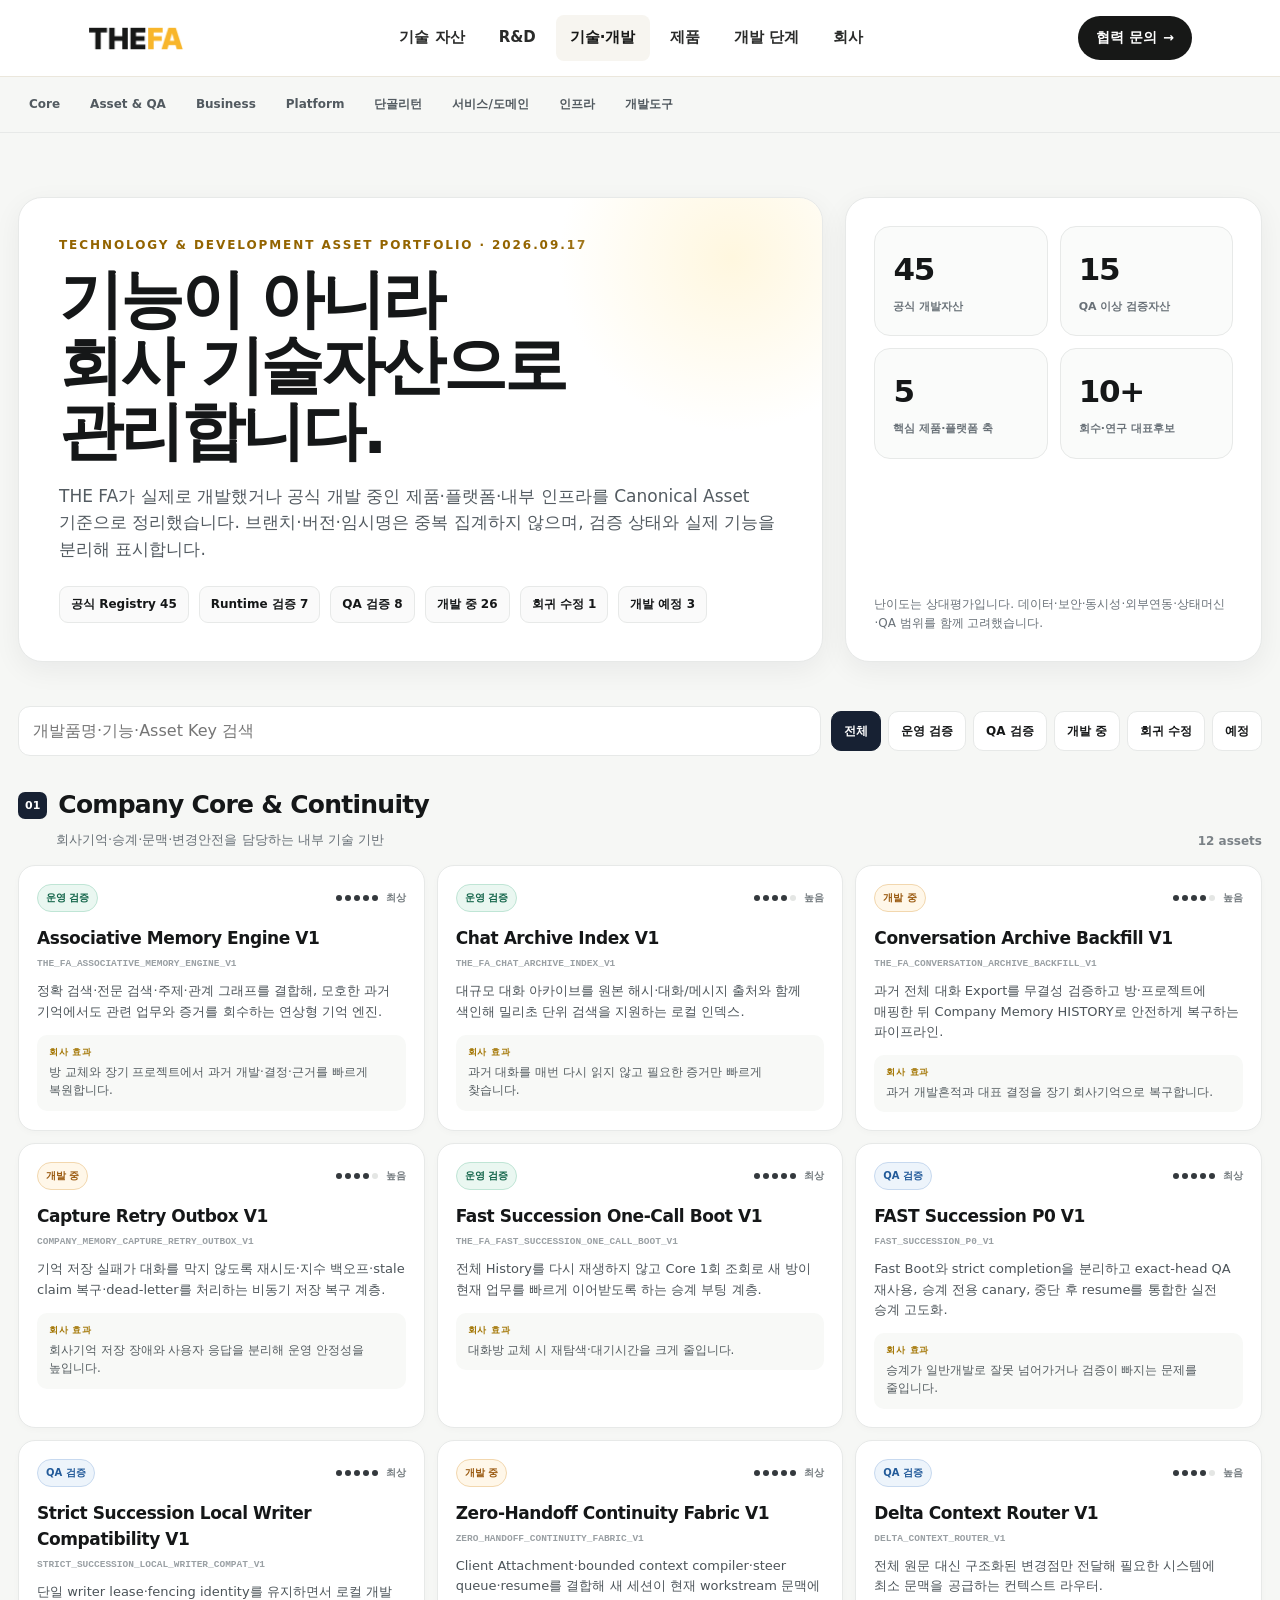
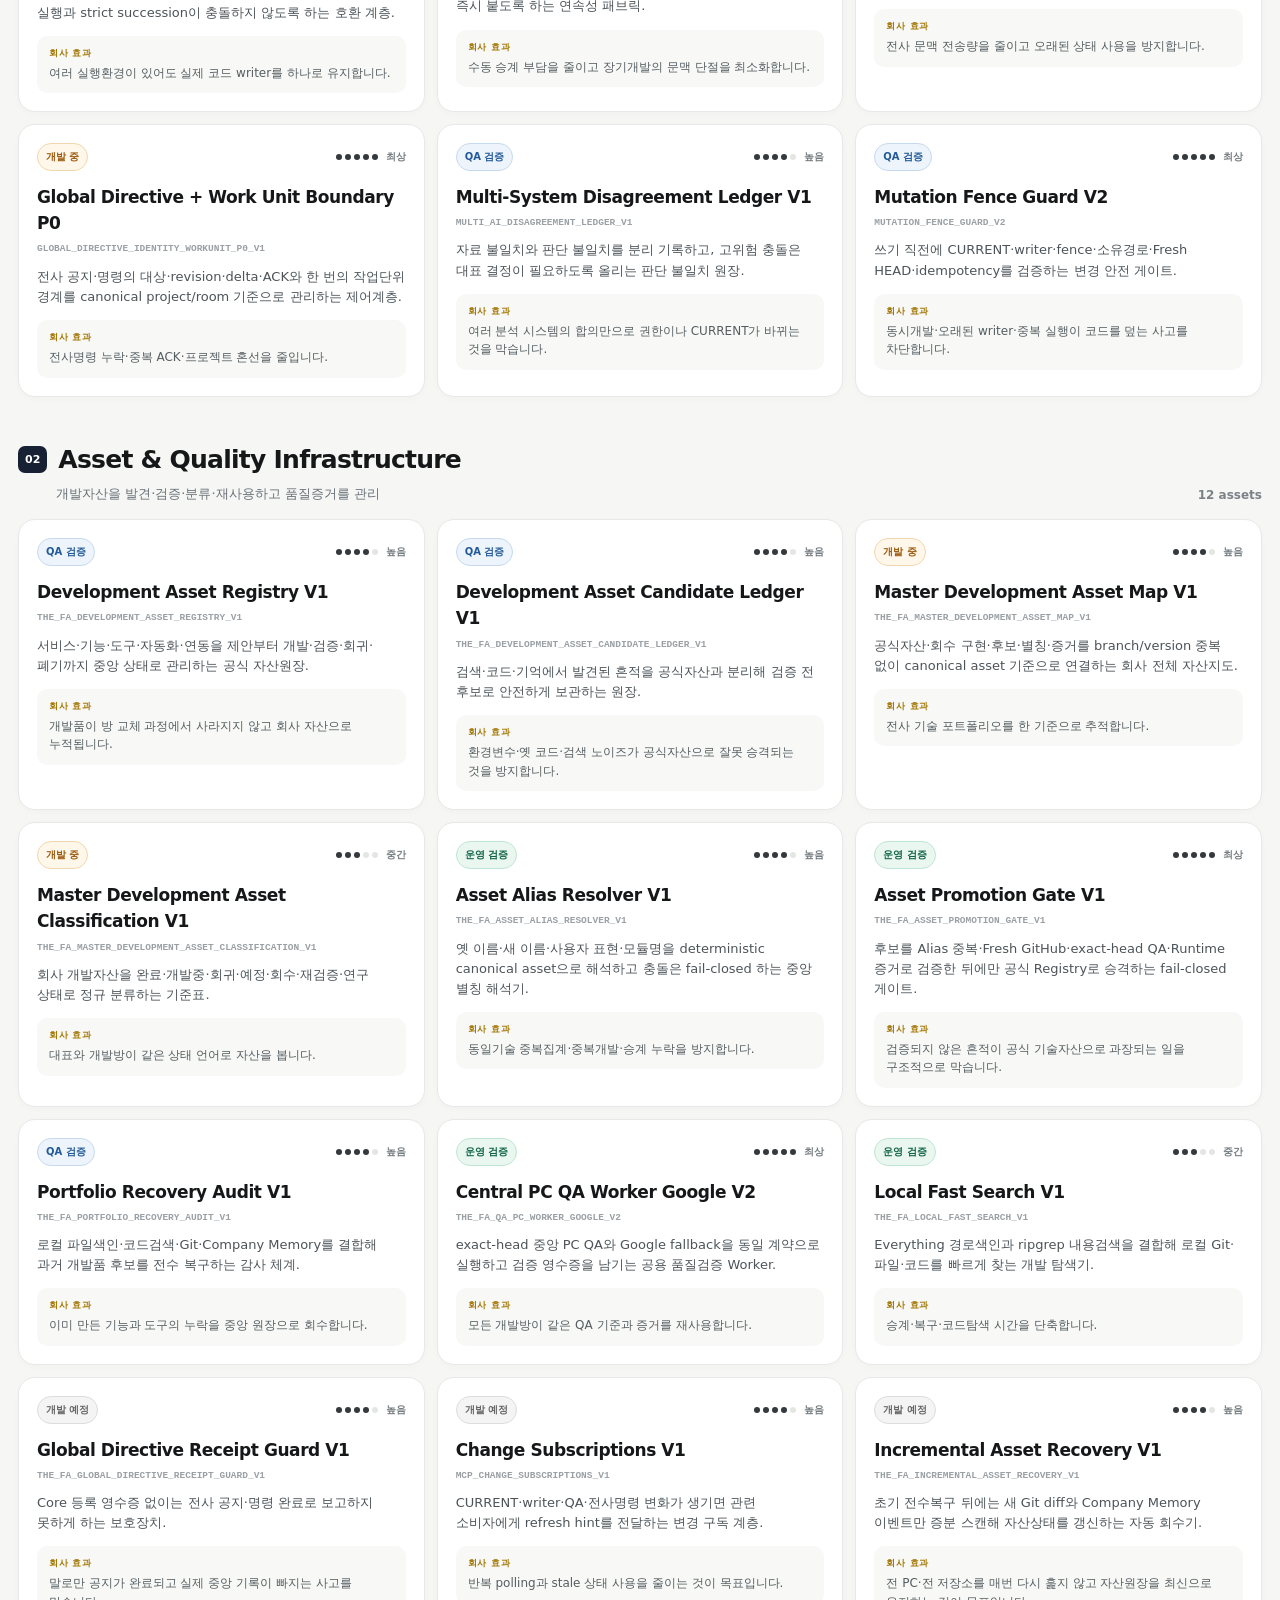
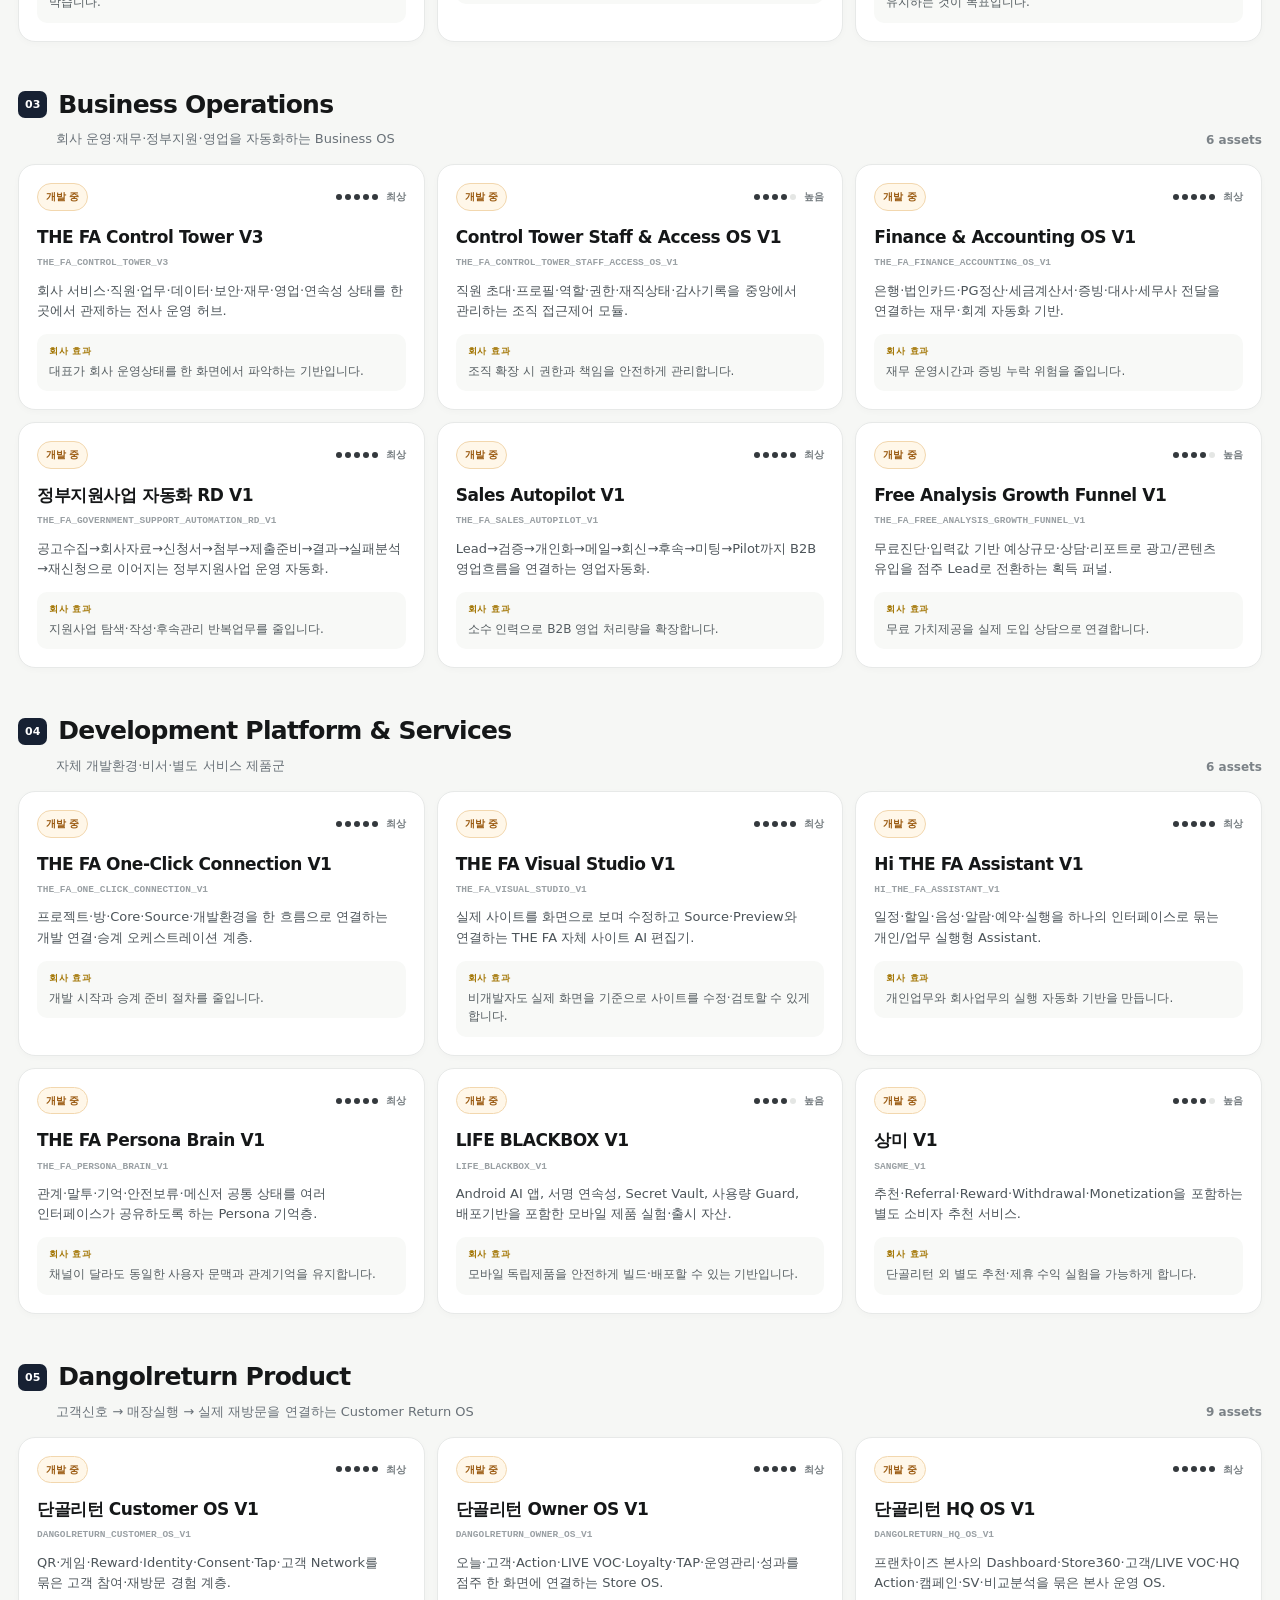
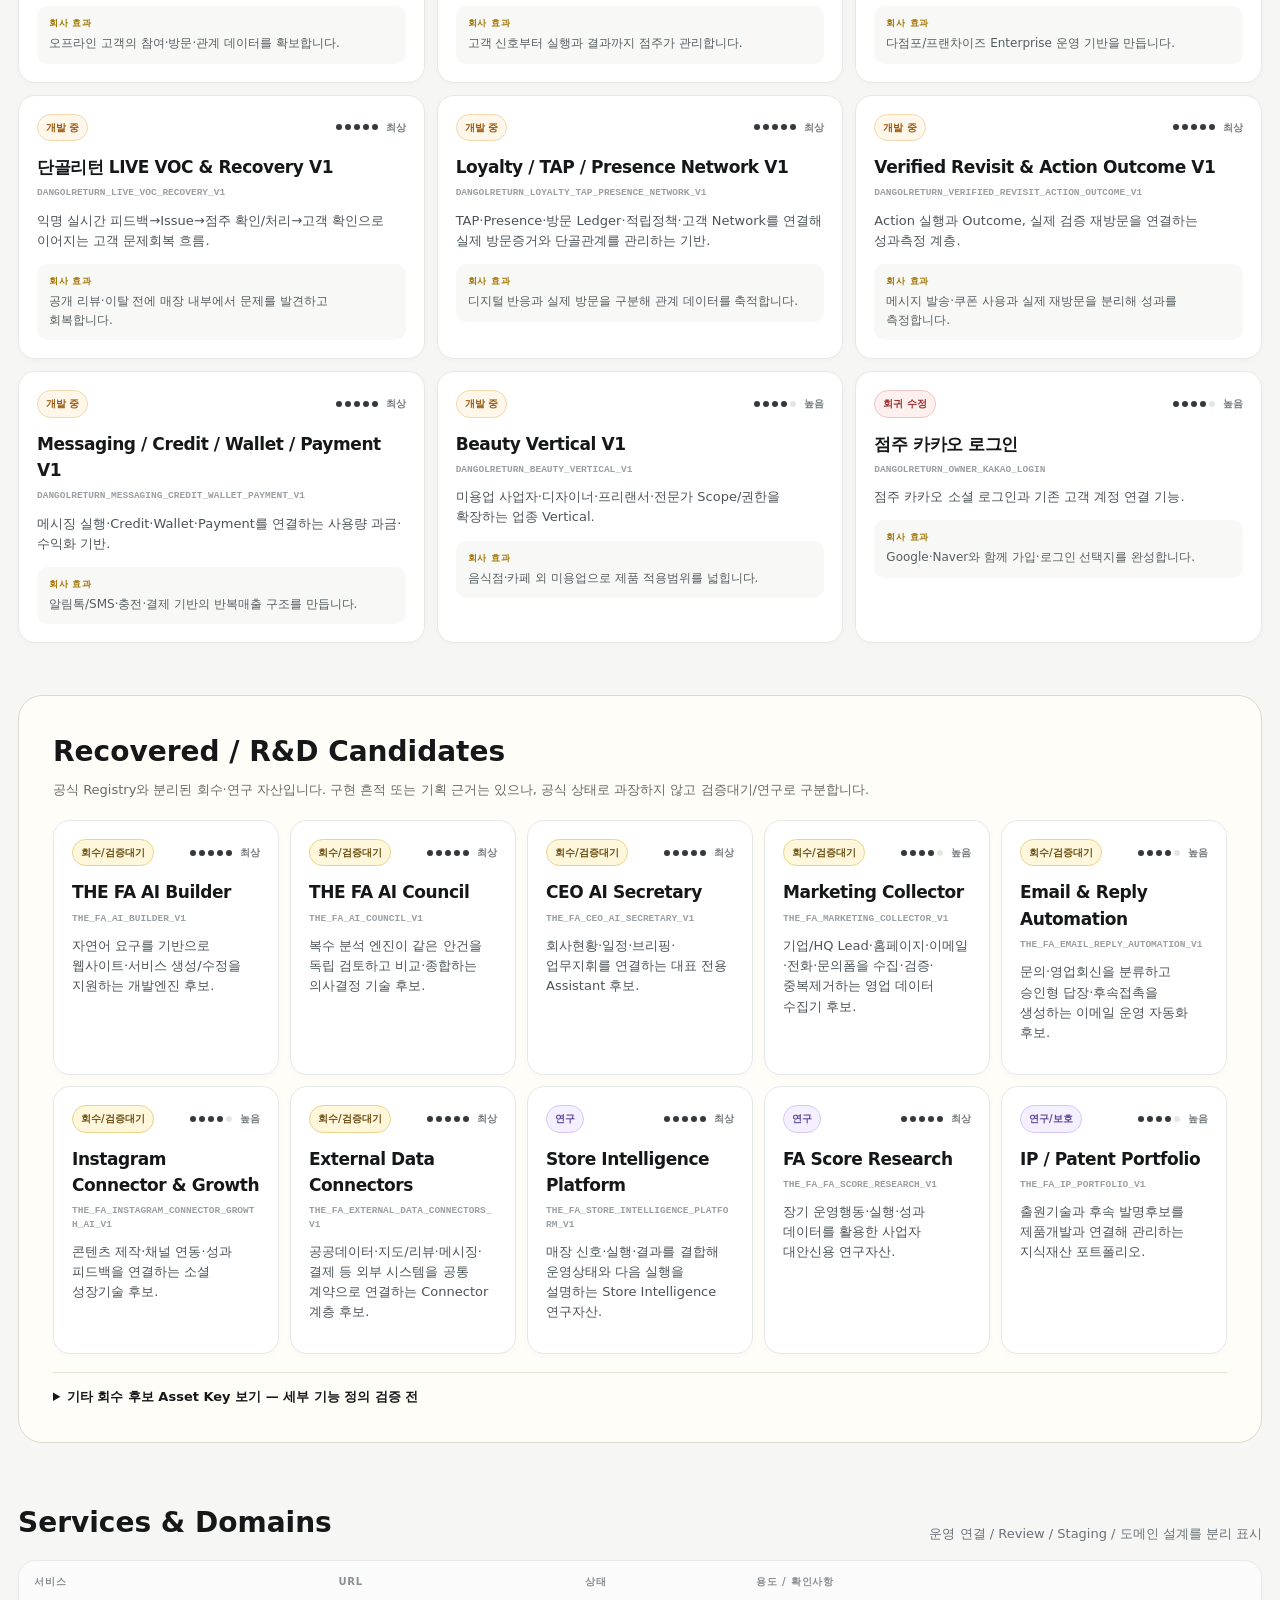
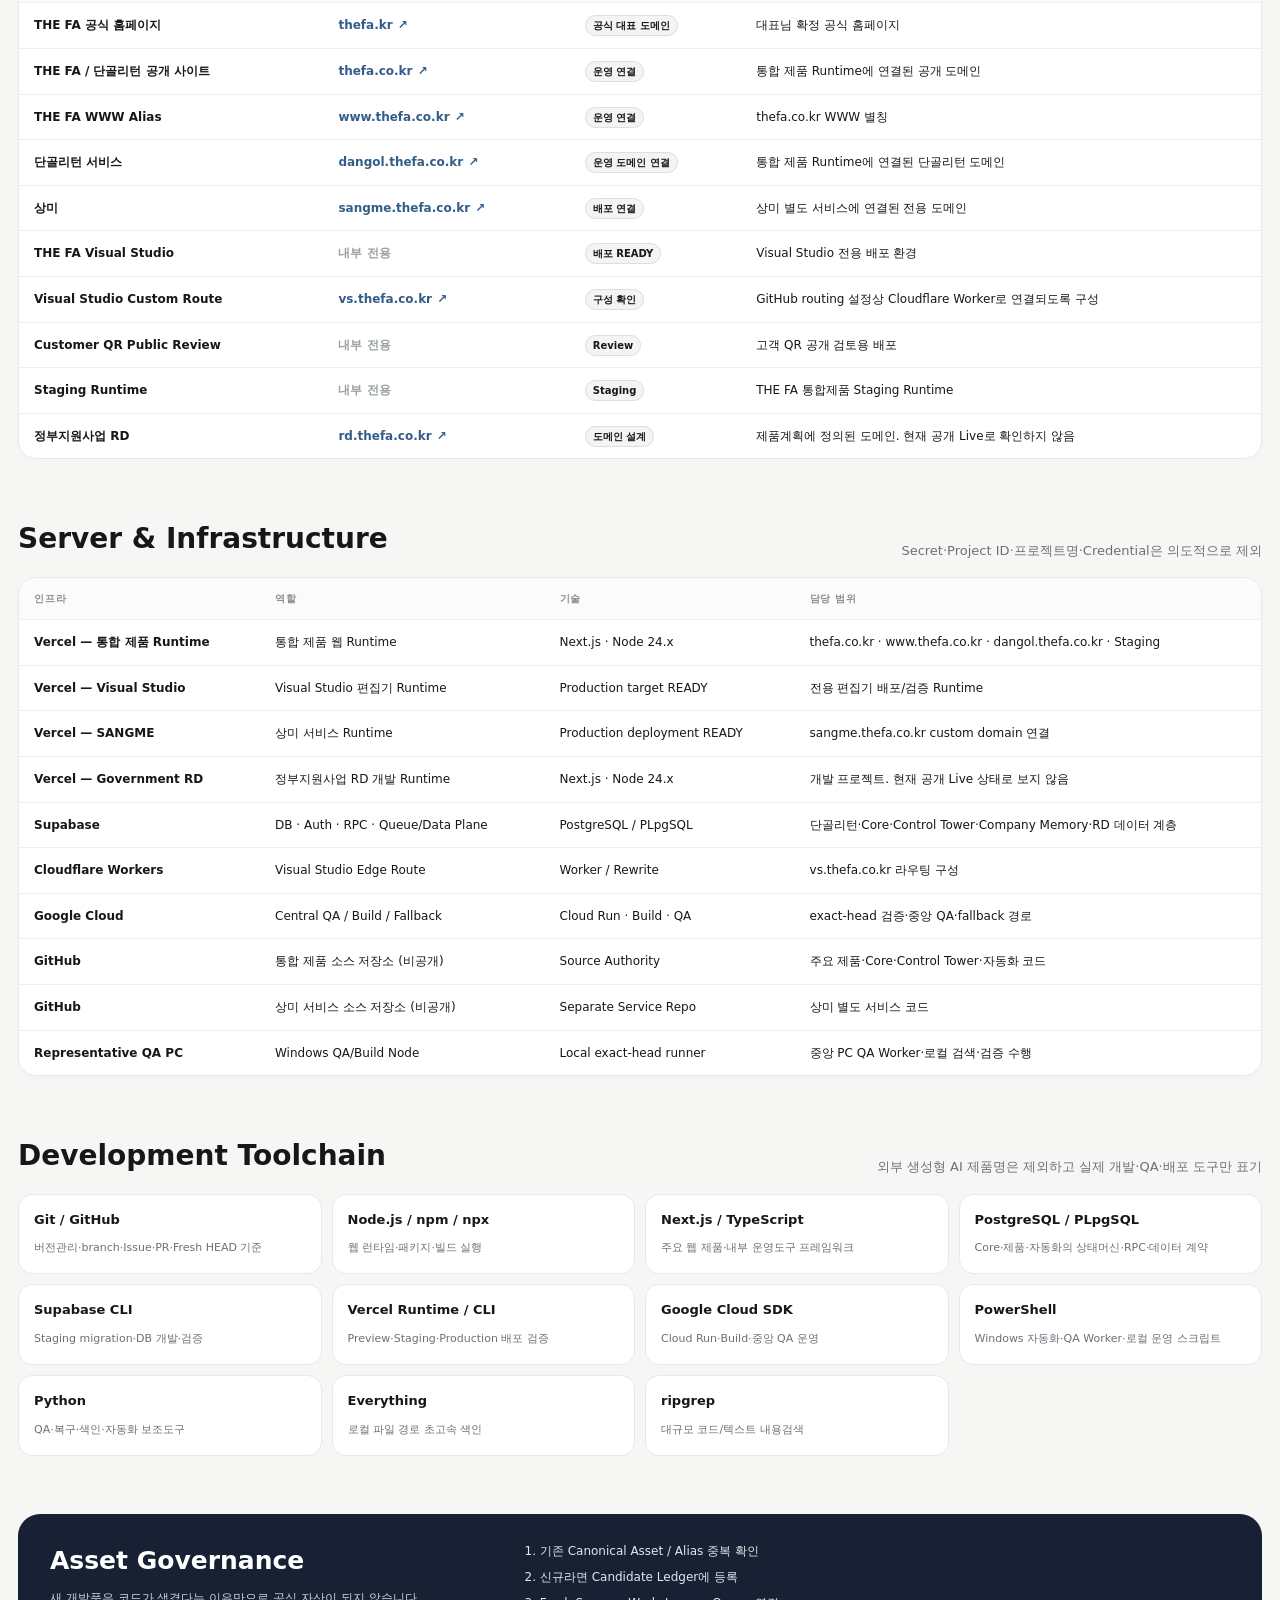
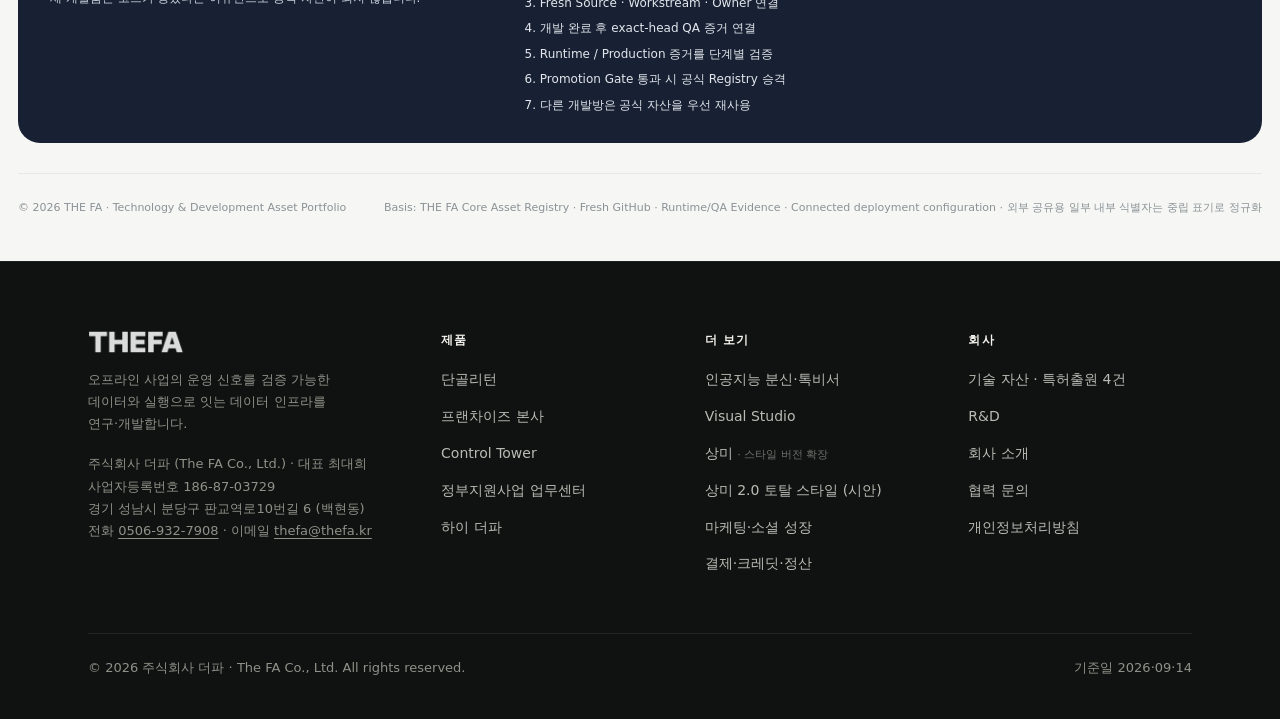
==== technology/index.html @ d7dcc71b "기술·개발 메뉴와 /technology 기술·개발자산 포트폴리오 페이지 추가 - technology/index.html: 사이트 공통 Header/Footer 안에 THE_FA_기" ====
<!doctype html>
<html lang="ko">
<head>
<meta charset="utf-8"/>
<meta name="viewport" content="width=device-width,initial-scale=1"/>
<meta name="robots" content="index,follow"/>
<link rel="canonical" href="https://thefa.kr/technology/"/>
<meta property="og:type" content="website"/>
<meta property="og:site_name" content="THE FA"/>
<meta property="og:locale" content="ko_KR"/>
<meta property="og:url" content="https://thefa.kr/technology/"/>
<meta property="og:image" content="https://thefa.kr/assets/brand/og-thefa.jpg"/>
<meta property="og:image:width" content="1200"/>
<meta property="og:image:height" content="630"/>
<meta name="twitter:card" content="summary_large_image"/>
<meta name="description" content="THE FA 기술·개발자산, 서비스 도메인, 인프라 및 개발도구 통합 포트폴리오"/>
<meta property="og:title" content="Technology &amp; Development Asset Portfolio — THE FA"/>
<meta property="og:description" content="THE FA 기술·개발자산, 서비스 도메인, 인프라 및 개발도구 통합 포트폴리오"/>
<title>Technology &amp; Development Asset Portfolio — THE FA</title>
<link rel="stylesheet" href="../styles.css?v=5"/>
<link rel="stylesheet" href="portfolio.css?v=1"/>
<link rel="icon" href="../assets/approved/thefa-logo.png"/>
</head>
<body>

<a class="skip" href="#main">본문 바로가기</a>
<header class="site-header" role="banner">
  <div class="wrap">
    <nav class="nav" aria-label="주 메뉴">
      <a class="brand" href="../index.html" aria-label="THE FA 홈">
        <img src="../assets/approved/thefa-logo.png" alt="THE FA" width="96"/>
      </a>
      <ul class="nav-menu">
        <li><a href="../index.html#patents">기술 자산</a></li>
        <li><a href="../index.html#research">R&amp;D</a></li>
        <li><a href="./" aria-current="page">기술·개발</a></li>
        <li><a href="../index.html#products">제품</a></li>
        <li><a href="../index.html#roadmap">개발 단계</a></li>
        <li><a href="../index.html#company">회사</a></li>
      </ul>
      <a class="nav-cta" href="../contact.html">협력 문의</a>
      <button class="nav-toggle" type="button" aria-expanded="false" aria-controls="nav-panel" aria-label="메뉴 열기"><span></span><span></span><span></span></button>
    </nav>
  </div>
  <div class="nav-panel" id="nav-panel" style="display:none">
    <ul>
      <li><a href="../index.html#patents">기술 자산</a></li>
      <li><a href="../index.html#research">R&amp;D</a></li>
      <li><a href="./" aria-current="page">기술·개발</a></li>
      <li><a href="../index.html#products">제품</a></li>
      <li><a href="../index.html#roadmap">개발 단계</a></li>
      <li><a href="../index.html#company">회사</a></li>
      <li><a href="../contact.html" data-cta>협력 문의</a></li>
    </ul>
  </div>
</header>

<main id="main" class="tech-portfolio">
<!-- 아래 영역은 technology/portfolio.json 에서 생성됩니다. 직접 수정하지 말고 JSON 수정 후 `node scripts/build-technology.mjs` 실행 -->
<!-- TECH-PORTFOLIO:START -->
<div class="tp-bar">
  <div class="tp-wrap tp-bar-in">
    <nav class="tp-nav" aria-label="기술·개발자산 목차"><a href="#sec-01">Core</a><a href="#sec-02">Asset &amp; QA</a><a href="#sec-03">Business</a><a href="#sec-04">Platform</a><a href="#sec-05">단골리턴</a><a href="#services">서비스/도메인</a><a href="#infra">인프라</a><a href="#tools">개발도구</a></nav>
  </div>
</div>

<div class="tp-wrap" id="top">
<section class="tp-hero">
  <div class="tp-hero-grid">
    <div class="tp-hero-main">
      <div class="tp-kicker">Technology &amp; Development Asset Portfolio · 2026.09.17</div>
      <h1>기능이 아니라<br/>회사 기술자산으로 관리합니다.</h1>
      <p>THE FA가 실제로 개발했거나 공식 개발 중인 제품·플랫폼·내부 인프라를 Canonical Asset 기준으로 정리했습니다. 브랜치·버전·임시명은 중복 집계하지 않으며, 검증 상태와 실제 기능을 분리해 표시합니다.</p>
      <div class="tp-hero-note"><span>공식 Registry 45</span><span>Runtime 검증 7</span><span>QA 검증 8</span><span>개발 중 26</span><span>회귀 수정 1</span><span>개발 예정 3</span></div>
    </div>
    <aside class="tp-hero-side">
      <div class="tp-metrics"><div class="tp-metric"><strong>45</strong><span>공식 개발자산</span></div><div class="tp-metric"><strong>15</strong><span>QA 이상 검증자산</span></div><div class="tp-metric"><strong>5</strong><span>핵심 제품·플랫폼 축</span></div><div class="tp-metric"><strong>10+</strong><span>회수·연구 대표후보</span></div></div>
      <div class="tp-source-note">난이도는 상대평가입니다. 데이터·보안·동시성·외부연동·상태머신·QA 범위를 함께 고려했습니다.</div>
    </aside>
  </div>
</section>

<div class="tp-toolbar">
  <input class="tp-search" id="assetSearch" type="search" placeholder="개발품명·기능·Asset Key 검색" aria-label="개발품명·기능·Asset Key 검색"/>
  <div class="tp-filters"><button type="button" class="active" aria-pressed="true" data-filter="ALL">전체</button><button type="button" aria-pressed="false" data-filter="RUNTIME_VERIFIED">운영 검증</button><button type="button" aria-pressed="false" data-filter="QA_VERIFIED">QA 검증</button><button type="button" aria-pressed="false" data-filter="IN_DEVELOPMENT">개발 중</button><button type="button" aria-pressed="false" data-filter="REGRESSION_OPEN">회귀 수정</button><button type="button" aria-pressed="false" data-filter="PROPOSED">예정</button></div>
</div>

<section class="tp-asset-section" id="sec-01" aria-labelledby="sec-01-title">
  <div class="tp-section-heading">
    <div><span class="tp-section-no">01</span><h2 id="sec-01-title">Company Core &amp; Continuity</h2></div>
    <p>회사기억·승계·문맥·변경안전을 담당하는 내부 기술 기반</p>
    <span class="tp-count">12 assets</span>
  </div>
  <div class="tp-asset-grid">
      <article class="tp-asset-card" data-status="RUNTIME_VERIFIED" data-category="Company Core &amp; Continuity" data-search="associative memory engine v1 the_fa_associative_memory_engine_v1 정확 검색·전문 검색·주제·관계 그래프를 결합해, 모호한 과거 기억에서도 관련 업무와 증거를 회수하는 연상형 기억 엔진. 방 교체와 장기 프로젝트에서 과거 개발·결정·근거를 빠르게 복원합니다.">
        <div class="tp-asset-top"><span class="tp-status runtime">운영 검증</span><span class="tp-difficulty" aria-label="난이도 최상"><i class="on"></i><i class="on"></i><i class="on"></i><i class="on"></i><i class="on"></i><b>최상</b></span></div>
        <h3>Associative Memory Engine V1</h3>
        <p class="tp-asset-key">THE_FA_ASSOCIATIVE_MEMORY_ENGINE_V1</p>
        <p class="tp-desc">정확 검색·전문 검색·주제·관계 그래프를 결합해, 모호한 과거 기억에서도 관련 업무와 증거를 회수하는 연상형 기억 엔진.</p>
        <div class="tp-effect"><span>회사 효과</span>방 교체와 장기 프로젝트에서 과거 개발·결정·근거를 빠르게 복원합니다.</div>
      </article>
      <article class="tp-asset-card" data-status="RUNTIME_VERIFIED" data-category="Company Core &amp; Continuity" data-search="chat archive index v1 the_fa_chat_archive_index_v1 대규모 대화 아카이브를 원본 해시·대화/메시지 출처와 함께 색인해 밀리초 단위 검색을 지원하는 로컬 인덱스. 과거 대화를 매번 다시 읽지 않고 필요한 증거만 빠르게 찾습니다.">
        <div class="tp-asset-top"><span class="tp-status runtime">운영 검증</span><span class="tp-difficulty" aria-label="난이도 높음"><i class="on"></i><i class="on"></i><i class="on"></i><i class="on"></i><i></i><b>높음</b></span></div>
        <h3>Chat Archive Index V1</h3>
        <p class="tp-asset-key">THE_FA_CHAT_ARCHIVE_INDEX_V1</p>
        <p class="tp-desc">대규모 대화 아카이브를 원본 해시·대화/메시지 출처와 함께 색인해 밀리초 단위 검색을 지원하는 로컬 인덱스.</p>
        <div class="tp-effect"><span>회사 효과</span>과거 대화를 매번 다시 읽지 않고 필요한 증거만 빠르게 찾습니다.</div>
      </article>
      <article class="tp-asset-card" data-status="IN_DEVELOPMENT" data-category="Company Core &amp; Continuity" data-search="conversation archive backfill v1 the_fa_conversation_archive_backfill_v1 과거 전체 대화 export를 무결성 검증하고 방·프로젝트에 매핑한 뒤 company memory history로 안전하게 복구하는 파이프라인. 과거 개발흔적과 대표 결정을 장기 회사기억으로 복구합니다.">
        <div class="tp-asset-top"><span class="tp-status dev">개발 중</span><span class="tp-difficulty" aria-label="난이도 높음"><i class="on"></i><i class="on"></i><i class="on"></i><i class="on"></i><i></i><b>높음</b></span></div>
        <h3>Conversation Archive Backfill V1</h3>
        <p class="tp-asset-key">THE_FA_CONVERSATION_ARCHIVE_BACKFILL_V1</p>
        <p class="tp-desc">과거 전체 대화 Export를 무결성 검증하고 방·프로젝트에 매핑한 뒤 Company Memory HISTORY로 안전하게 복구하는 파이프라인.</p>
        <div class="tp-effect"><span>회사 효과</span>과거 개발흔적과 대표 결정을 장기 회사기억으로 복구합니다.</div>
      </article>
      <article class="tp-asset-card" data-status="IN_DEVELOPMENT" data-category="Company Core &amp; Continuity" data-search="capture retry outbox v1 company_memory_capture_retry_outbox_v1 기억 저장 실패가 대화를 막지 않도록 재시도·지수 백오프·stale claim 복구·dead-letter를 처리하는 비동기 저장 복구 계층. 회사기억 저장 장애와 사용자 응답을 분리해 운영 안정성을 높입니다.">
        <div class="tp-asset-top"><span class="tp-status dev">개발 중</span><span class="tp-difficulty" aria-label="난이도 높음"><i class="on"></i><i class="on"></i><i class="on"></i><i class="on"></i><i></i><b>높음</b></span></div>
        <h3>Capture Retry Outbox V1</h3>
        <p class="tp-asset-key">COMPANY_MEMORY_CAPTURE_RETRY_OUTBOX_V1</p>
        <p class="tp-desc">기억 저장 실패가 대화를 막지 않도록 재시도·지수 백오프·stale claim 복구·dead-letter를 처리하는 비동기 저장 복구 계층.</p>
        <div class="tp-effect"><span>회사 효과</span>회사기억 저장 장애와 사용자 응답을 분리해 운영 안정성을 높입니다.</div>
      </article>
      <article class="tp-asset-card" data-status="RUNTIME_VERIFIED" data-category="Company Core &amp; Continuity" data-search="fast succession one-call boot v1 the_fa_fast_succession_one_call_boot_v1 전체 history를 다시 재생하지 않고 core 1회 조회로 새 방이 현재 업무를 빠르게 이어받도록 하는 승계 부팅 계층. 대화방 교체 시 재탐색·대기시간을 크게 줄입니다.">
        <div class="tp-asset-top"><span class="tp-status runtime">운영 검증</span><span class="tp-difficulty" aria-label="난이도 최상"><i class="on"></i><i class="on"></i><i class="on"></i><i class="on"></i><i class="on"></i><b>최상</b></span></div>
        <h3>Fast Succession One-Call Boot V1</h3>
        <p class="tp-asset-key">THE_FA_FAST_SUCCESSION_ONE_CALL_BOOT_V1</p>
        <p class="tp-desc">전체 History를 다시 재생하지 않고 Core 1회 조회로 새 방이 현재 업무를 빠르게 이어받도록 하는 승계 부팅 계층.</p>
        <div class="tp-effect"><span>회사 효과</span>대화방 교체 시 재탐색·대기시간을 크게 줄입니다.</div>
      </article>
      <article class="tp-asset-card" data-status="QA_VERIFIED" data-category="Company Core &amp; Continuity" data-search="fast succession p0 v1 fast_succession_p0_v1 fast boot와 strict completion을 분리하고 exact-head qa 재사용, 승계 전용 canary, 중단 후 resume를 통합한 실전 승계 고도화. 승계가 일반개발로 잘못 넘어가거나 검증이 빠지는 문제를 줄입니다.">
        <div class="tp-asset-top"><span class="tp-status qa">QA 검증</span><span class="tp-difficulty" aria-label="난이도 최상"><i class="on"></i><i class="on"></i><i class="on"></i><i class="on"></i><i class="on"></i><b>최상</b></span></div>
        <h3>FAST Succession P0 V1</h3>
        <p class="tp-asset-key">FAST_SUCCESSION_P0_V1</p>
        <p class="tp-desc">Fast Boot와 strict completion을 분리하고 exact-head QA 재사용, 승계 전용 canary, 중단 후 resume를 통합한 실전 승계 고도화.</p>
        <div class="tp-effect"><span>회사 효과</span>승계가 일반개발로 잘못 넘어가거나 검증이 빠지는 문제를 줄입니다.</div>
      </article>
      <article class="tp-asset-card" data-status="QA_VERIFIED" data-category="Company Core &amp; Continuity" data-search="strict succession local writer compatibility v1 strict_succession_local_writer_compat_v1 단일 writer lease·fencing identity를 유지하면서 로컬 개발 실행과 strict succession이 충돌하지 않도록 하는 호환 계층. 여러 실행환경이 있어도 실제 코드 writer를 하나로 유지합니다.">
        <div class="tp-asset-top"><span class="tp-status qa">QA 검증</span><span class="tp-difficulty" aria-label="난이도 최상"><i class="on"></i><i class="on"></i><i class="on"></i><i class="on"></i><i class="on"></i><b>최상</b></span></div>
        <h3>Strict Succession Local Writer Compatibility V1</h3>
        <p class="tp-asset-key">STRICT_SUCCESSION_LOCAL_WRITER_COMPAT_V1</p>
        <p class="tp-desc">단일 writer lease·fencing identity를 유지하면서 로컬 개발 실행과 strict succession이 충돌하지 않도록 하는 호환 계층.</p>
        <div class="tp-effect"><span>회사 효과</span>여러 실행환경이 있어도 실제 코드 writer를 하나로 유지합니다.</div>
      </article>
      <article class="tp-asset-card" data-status="IN_DEVELOPMENT" data-category="Company Core &amp; Continuity" data-search="zero-handoff continuity fabric v1 zero_handoff_continuity_fabric_v1 client attachment·bounded context compiler·steer queue·resume를 결합해 새 세션이 현재 workstream 문맥에 즉시 붙도록 하는 연속성 패브릭. 수동 승계 부담을 줄이고 장기개발의 문맥 단절을 최소화합니다.">
        <div class="tp-asset-top"><span class="tp-status dev">개발 중</span><span class="tp-difficulty" aria-label="난이도 최상"><i class="on"></i><i class="on"></i><i class="on"></i><i class="on"></i><i class="on"></i><b>최상</b></span></div>
        <h3>Zero-Handoff Continuity Fabric V1</h3>
        <p class="tp-asset-key">ZERO_HANDOFF_CONTINUITY_FABRIC_V1</p>
        <p class="tp-desc">Client Attachment·bounded context compiler·steer queue·resume를 결합해 새 세션이 현재 workstream 문맥에 즉시 붙도록 하는 연속성 패브릭.</p>
        <div class="tp-effect"><span>회사 효과</span>수동 승계 부담을 줄이고 장기개발의 문맥 단절을 최소화합니다.</div>
      </article>
      <article class="tp-asset-card" data-status="QA_VERIFIED" data-category="Company Core &amp; Continuity" data-search="delta context router v1 delta_context_router_v1 전체 원문 대신 구조화된 변경점만 전달해 필요한 시스템에 최소 문맥을 공급하는 컨텍스트 라우터. 전사 문맥 전송량을 줄이고 오래된 상태 사용을 방지합니다.">
        <div class="tp-asset-top"><span class="tp-status qa">QA 검증</span><span class="tp-difficulty" aria-label="난이도 높음"><i class="on"></i><i class="on"></i><i class="on"></i><i class="on"></i><i></i><b>높음</b></span></div>
        <h3>Delta Context Router V1</h3>
        <p class="tp-asset-key">DELTA_CONTEXT_ROUTER_V1</p>
        <p class="tp-desc">전체 원문 대신 구조화된 변경점만 전달해 필요한 시스템에 최소 문맥을 공급하는 컨텍스트 라우터.</p>
        <div class="tp-effect"><span>회사 효과</span>전사 문맥 전송량을 줄이고 오래된 상태 사용을 방지합니다.</div>
      </article>
      <article class="tp-asset-card" data-status="IN_DEVELOPMENT" data-category="Company Core &amp; Continuity" data-search="global directive + work unit boundary p0 global_directive_identity_workunit_p0_v1 전사 공지·명령의 대상·revision·delta·ack와 한 번의 작업단위 경계를 canonical project/room 기준으로 관리하는 제어계층. 전사명령 누락·중복 ack·프로젝트 혼선을 줄입니다.">
        <div class="tp-asset-top"><span class="tp-status dev">개발 중</span><span class="tp-difficulty" aria-label="난이도 최상"><i class="on"></i><i class="on"></i><i class="on"></i><i class="on"></i><i class="on"></i><b>최상</b></span></div>
        <h3>Global Directive + Work Unit Boundary P0</h3>
        <p class="tp-asset-key">GLOBAL_DIRECTIVE_IDENTITY_WORKUNIT_P0_V1</p>
        <p class="tp-desc">전사 공지·명령의 대상·revision·delta·ACK와 한 번의 작업단위 경계를 canonical project/room 기준으로 관리하는 제어계층.</p>
        <div class="tp-effect"><span>회사 효과</span>전사명령 누락·중복 ACK·프로젝트 혼선을 줄입니다.</div>
      </article>
      <article class="tp-asset-card" data-status="QA_VERIFIED" data-category="Company Core &amp; Continuity" data-search="multi-system disagreement ledger v1 multi_ai_disagreement_ledger_v1 자료 불일치와 판단 불일치를 분리 기록하고, 고위험 충돌은 대표 결정이 필요하도록 올리는 판단 불일치 원장. 여러 분석 시스템의 합의만으로 권한이나 current가 바뀌는 것을 막습니다.">
        <div class="tp-asset-top"><span class="tp-status qa">QA 검증</span><span class="tp-difficulty" aria-label="난이도 높음"><i class="on"></i><i class="on"></i><i class="on"></i><i class="on"></i><i></i><b>높음</b></span></div>
        <h3>Multi-System Disagreement Ledger V1</h3>
        <p class="tp-asset-key">MULTI_AI_DISAGREEMENT_LEDGER_V1</p>
        <p class="tp-desc">자료 불일치와 판단 불일치를 분리 기록하고, 고위험 충돌은 대표 결정이 필요하도록 올리는 판단 불일치 원장.</p>
        <div class="tp-effect"><span>회사 효과</span>여러 분석 시스템의 합의만으로 권한이나 CURRENT가 바뀌는 것을 막습니다.</div>
      </article>
      <article class="tp-asset-card" data-status="QA_VERIFIED" data-category="Company Core &amp; Continuity" data-search="mutation fence guard v2 mutation_fence_guard_v2 쓰기 직전에 current·writer·fence·소유경로·fresh head·idempotency를 검증하는 변경 안전 게이트. 동시개발·오래된 writer·중복 실행이 코드를 덮는 사고를 차단합니다.">
        <div class="tp-asset-top"><span class="tp-status qa">QA 검증</span><span class="tp-difficulty" aria-label="난이도 최상"><i class="on"></i><i class="on"></i><i class="on"></i><i class="on"></i><i class="on"></i><b>최상</b></span></div>
        <h3>Mutation Fence Guard V2</h3>
        <p class="tp-asset-key">MUTATION_FENCE_GUARD_V2</p>
        <p class="tp-desc">쓰기 직전에 CURRENT·writer·fence·소유경로·Fresh HEAD·idempotency를 검증하는 변경 안전 게이트.</p>
        <div class="tp-effect"><span>회사 효과</span>동시개발·오래된 writer·중복 실행이 코드를 덮는 사고를 차단합니다.</div>
      </article>
  </div>
</section>

<section class="tp-asset-section" id="sec-02" aria-labelledby="sec-02-title">
  <div class="tp-section-heading">
    <div><span class="tp-section-no">02</span><h2 id="sec-02-title">Asset &amp; Quality Infrastructure</h2></div>
    <p>개발자산을 발견·검증·분류·재사용하고 품질증거를 관리</p>
    <span class="tp-count">12 assets</span>
  </div>
  <div class="tp-asset-grid">
      <article class="tp-asset-card" data-status="QA_VERIFIED" data-category="Asset &amp; Quality Infrastructure" data-search="development asset registry v1 the_fa_development_asset_registry_v1 서비스·기능·도구·자동화·연동을 제안부터 개발·검증·회귀·폐기까지 중앙 상태로 관리하는 공식 자산원장. 개발품이 방 교체 과정에서 사라지지 않고 회사 자산으로 누적됩니다.">
        <div class="tp-asset-top"><span class="tp-status qa">QA 검증</span><span class="tp-difficulty" aria-label="난이도 높음"><i class="on"></i><i class="on"></i><i class="on"></i><i class="on"></i><i></i><b>높음</b></span></div>
        <h3>Development Asset Registry V1</h3>
        <p class="tp-asset-key">THE_FA_DEVELOPMENT_ASSET_REGISTRY_V1</p>
        <p class="tp-desc">서비스·기능·도구·자동화·연동을 제안부터 개발·검증·회귀·폐기까지 중앙 상태로 관리하는 공식 자산원장.</p>
        <div class="tp-effect"><span>회사 효과</span>개발품이 방 교체 과정에서 사라지지 않고 회사 자산으로 누적됩니다.</div>
      </article>
      <article class="tp-asset-card" data-status="QA_VERIFIED" data-category="Asset &amp; Quality Infrastructure" data-search="development asset candidate ledger v1 the_fa_development_asset_candidate_ledger_v1 검색·코드·기억에서 발견된 흔적을 공식자산과 분리해 검증 전 후보로 안전하게 보관하는 원장. 환경변수·옛 코드·검색 노이즈가 공식자산으로 잘못 승격되는 것을 방지합니다.">
        <div class="tp-asset-top"><span class="tp-status qa">QA 검증</span><span class="tp-difficulty" aria-label="난이도 높음"><i class="on"></i><i class="on"></i><i class="on"></i><i class="on"></i><i></i><b>높음</b></span></div>
        <h3>Development Asset Candidate Ledger V1</h3>
        <p class="tp-asset-key">THE_FA_DEVELOPMENT_ASSET_CANDIDATE_LEDGER_V1</p>
        <p class="tp-desc">검색·코드·기억에서 발견된 흔적을 공식자산과 분리해 검증 전 후보로 안전하게 보관하는 원장.</p>
        <div class="tp-effect"><span>회사 효과</span>환경변수·옛 코드·검색 노이즈가 공식자산으로 잘못 승격되는 것을 방지합니다.</div>
      </article>
      <article class="tp-asset-card" data-status="IN_DEVELOPMENT" data-category="Asset &amp; Quality Infrastructure" data-search="master development asset map v1 the_fa_master_development_asset_map_v1 공식자산·회수 구현·후보·별칭·증거를 branch/version 중복 없이 canonical asset 기준으로 연결하는 회사 전체 자산지도. 전사 기술 포트폴리오를 한 기준으로 추적합니다.">
        <div class="tp-asset-top"><span class="tp-status dev">개발 중</span><span class="tp-difficulty" aria-label="난이도 높음"><i class="on"></i><i class="on"></i><i class="on"></i><i class="on"></i><i></i><b>높음</b></span></div>
        <h3>Master Development Asset Map V1</h3>
        <p class="tp-asset-key">THE_FA_MASTER_DEVELOPMENT_ASSET_MAP_V1</p>
        <p class="tp-desc">공식자산·회수 구현·후보·별칭·증거를 branch/version 중복 없이 canonical asset 기준으로 연결하는 회사 전체 자산지도.</p>
        <div class="tp-effect"><span>회사 효과</span>전사 기술 포트폴리오를 한 기준으로 추적합니다.</div>
      </article>
      <article class="tp-asset-card" data-status="IN_DEVELOPMENT" data-category="Asset &amp; Quality Infrastructure" data-search="master development asset classification v1 the_fa_master_development_asset_classification_v1 회사 개발자산을 완료·개발중·회귀·예정·회수·재검증·연구 상태로 정규 분류하는 기준표. 대표와 개발방이 같은 상태 언어로 자산을 봅니다.">
        <div class="tp-asset-top"><span class="tp-status dev">개발 중</span><span class="tp-difficulty" aria-label="난이도 중간"><i class="on"></i><i class="on"></i><i class="on"></i><i></i><i></i><b>중간</b></span></div>
        <h3>Master Development Asset Classification V1</h3>
        <p class="tp-asset-key">THE_FA_MASTER_DEVELOPMENT_ASSET_CLASSIFICATION_V1</p>
        <p class="tp-desc">회사 개발자산을 완료·개발중·회귀·예정·회수·재검증·연구 상태로 정규 분류하는 기준표.</p>
        <div class="tp-effect"><span>회사 효과</span>대표와 개발방이 같은 상태 언어로 자산을 봅니다.</div>
      </article>
      <article class="tp-asset-card" data-status="RUNTIME_VERIFIED" data-category="Asset &amp; Quality Infrastructure" data-search="asset alias resolver v1 the_fa_asset_alias_resolver_v1 옛 이름·새 이름·사용자 표현·모듈명을 deterministic canonical asset으로 해석하고 충돌은 fail-closed 하는 중앙 별칭 해석기. 동일기술 중복집계·중복개발·승계 누락을 방지합니다.">
        <div class="tp-asset-top"><span class="tp-status runtime">운영 검증</span><span class="tp-difficulty" aria-label="난이도 높음"><i class="on"></i><i class="on"></i><i class="on"></i><i class="on"></i><i></i><b>높음</b></span></div>
        <h3>Asset Alias Resolver V1</h3>
        <p class="tp-asset-key">THE_FA_ASSET_ALIAS_RESOLVER_V1</p>
        <p class="tp-desc">옛 이름·새 이름·사용자 표현·모듈명을 deterministic canonical asset으로 해석하고 충돌은 fail-closed 하는 중앙 별칭 해석기.</p>
        <div class="tp-effect"><span>회사 효과</span>동일기술 중복집계·중복개발·승계 누락을 방지합니다.</div>
      </article>
      <article class="tp-asset-card" data-status="RUNTIME_VERIFIED" data-category="Asset &amp; Quality Infrastructure" data-search="asset promotion gate v1 the_fa_asset_promotion_gate_v1 후보를 alias 중복·fresh github·exact-head qa·runtime 증거로 검증한 뒤에만 공식 registry로 승격하는 fail-closed 게이트. 검증되지 않은 흔적이 공식 기술자산으로 과장되는 일을 구조적으로 막습니다.">
        <div class="tp-asset-top"><span class="tp-status runtime">운영 검증</span><span class="tp-difficulty" aria-label="난이도 최상"><i class="on"></i><i class="on"></i><i class="on"></i><i class="on"></i><i class="on"></i><b>최상</b></span></div>
        <h3>Asset Promotion Gate V1</h3>
        <p class="tp-asset-key">THE_FA_ASSET_PROMOTION_GATE_V1</p>
        <p class="tp-desc">후보를 Alias 중복·Fresh GitHub·exact-head QA·Runtime 증거로 검증한 뒤에만 공식 Registry로 승격하는 fail-closed 게이트.</p>
        <div class="tp-effect"><span>회사 효과</span>검증되지 않은 흔적이 공식 기술자산으로 과장되는 일을 구조적으로 막습니다.</div>
      </article>
      <article class="tp-asset-card" data-status="QA_VERIFIED" data-category="Asset &amp; Quality Infrastructure" data-search="portfolio recovery audit v1 the_fa_portfolio_recovery_audit_v1 로컬 파일색인·코드검색·git·company memory를 결합해 과거 개발품 후보를 전수 복구하는 감사 체계. 이미 만든 기능과 도구의 누락을 중앙 원장으로 회수합니다.">
        <div class="tp-asset-top"><span class="tp-status qa">QA 검증</span><span class="tp-difficulty" aria-label="난이도 높음"><i class="on"></i><i class="on"></i><i class="on"></i><i class="on"></i><i></i><b>높음</b></span></div>
        <h3>Portfolio Recovery Audit V1</h3>
        <p class="tp-asset-key">THE_FA_PORTFOLIO_RECOVERY_AUDIT_V1</p>
        <p class="tp-desc">로컬 파일색인·코드검색·Git·Company Memory를 결합해 과거 개발품 후보를 전수 복구하는 감사 체계.</p>
        <div class="tp-effect"><span>회사 효과</span>이미 만든 기능과 도구의 누락을 중앙 원장으로 회수합니다.</div>
      </article>
      <article class="tp-asset-card" data-status="RUNTIME_VERIFIED" data-category="Asset &amp; Quality Infrastructure" data-search="central pc qa worker google v2 the_fa_qa_pc_worker_google_v2 exact-head 중앙 pc qa와 google fallback을 동일 계약으로 실행하고 검증 영수증을 남기는 공용 품질검증 worker. 모든 개발방이 같은 qa 기준과 증거를 재사용합니다.">
        <div class="tp-asset-top"><span class="tp-status runtime">운영 검증</span><span class="tp-difficulty" aria-label="난이도 최상"><i class="on"></i><i class="on"></i><i class="on"></i><i class="on"></i><i class="on"></i><b>최상</b></span></div>
        <h3>Central PC QA Worker Google V2</h3>
        <p class="tp-asset-key">THE_FA_QA_PC_WORKER_GOOGLE_V2</p>
        <p class="tp-desc">exact-head 중앙 PC QA와 Google fallback을 동일 계약으로 실행하고 검증 영수증을 남기는 공용 품질검증 Worker.</p>
        <div class="tp-effect"><span>회사 효과</span>모든 개발방이 같은 QA 기준과 증거를 재사용합니다.</div>
      </article>
      <article class="tp-asset-card" data-status="RUNTIME_VERIFIED" data-category="Asset &amp; Quality Infrastructure" data-search="local fast search v1 the_fa_local_fast_search_v1 everything 경로색인과 ripgrep 내용검색을 결합해 로컬 git·파일·코드를 빠르게 찾는 개발 탐색기. 승계·복구·코드탐색 시간을 단축합니다.">
        <div class="tp-asset-top"><span class="tp-status runtime">운영 검증</span><span class="tp-difficulty" aria-label="난이도 중간"><i class="on"></i><i class="on"></i><i class="on"></i><i></i><i></i><b>중간</b></span></div>
        <h3>Local Fast Search V1</h3>
        <p class="tp-asset-key">THE_FA_LOCAL_FAST_SEARCH_V1</p>
        <p class="tp-desc">Everything 경로색인과 ripgrep 내용검색을 결합해 로컬 Git·파일·코드를 빠르게 찾는 개발 탐색기.</p>
        <div class="tp-effect"><span>회사 효과</span>승계·복구·코드탐색 시간을 단축합니다.</div>
      </article>
      <article class="tp-asset-card" data-status="PROPOSED" data-category="Asset &amp; Quality Infrastructure" data-search="global directive receipt guard v1 the_fa_global_directive_receipt_guard_v1 core 등록 영수증 없이는 전사 공지·명령 완료로 보고하지 못하게 하는 보호장치. 말로만 공지가 완료되고 실제 중앙 기록이 빠지는 사고를 막습니다.">
        <div class="tp-asset-top"><span class="tp-status prop">개발 예정</span><span class="tp-difficulty" aria-label="난이도 높음"><i class="on"></i><i class="on"></i><i class="on"></i><i class="on"></i><i></i><b>높음</b></span></div>
        <h3>Global Directive Receipt Guard V1</h3>
        <p class="tp-asset-key">THE_FA_GLOBAL_DIRECTIVE_RECEIPT_GUARD_V1</p>
        <p class="tp-desc">Core 등록 영수증 없이는 전사 공지·명령 완료로 보고하지 못하게 하는 보호장치.</p>
        <div class="tp-effect"><span>회사 효과</span>말로만 공지가 완료되고 실제 중앙 기록이 빠지는 사고를 막습니다.</div>
      </article>
      <article class="tp-asset-card" data-status="PROPOSED" data-category="Asset &amp; Quality Infrastructure" data-search="change subscriptions v1 mcp_change_subscriptions_v1 current·writer·qa·전사명령 변화가 생기면 관련 소비자에게 refresh hint를 전달하는 변경 구독 계층. 반복 polling과 stale 상태 사용을 줄이는 것이 목표입니다.">
        <div class="tp-asset-top"><span class="tp-status prop">개발 예정</span><span class="tp-difficulty" aria-label="난이도 높음"><i class="on"></i><i class="on"></i><i class="on"></i><i class="on"></i><i></i><b>높음</b></span></div>
        <h3>Change Subscriptions V1</h3>
        <p class="tp-asset-key">MCP_CHANGE_SUBSCRIPTIONS_V1</p>
        <p class="tp-desc">CURRENT·writer·QA·전사명령 변화가 생기면 관련 소비자에게 refresh hint를 전달하는 변경 구독 계층.</p>
        <div class="tp-effect"><span>회사 효과</span>반복 polling과 stale 상태 사용을 줄이는 것이 목표입니다.</div>
      </article>
      <article class="tp-asset-card" data-status="PROPOSED" data-category="Asset &amp; Quality Infrastructure" data-search="incremental asset recovery v1 the_fa_incremental_asset_recovery_v1 초기 전수복구 뒤에는 새 git diff와 company memory 이벤트만 증분 스캔해 자산상태를 갱신하는 자동 회수기. 전 pc·전 저장소를 매번 다시 훑지 않고 자산원장을 최신으로 유지하는 것이 목표입니다.">
        <div class="tp-asset-top"><span class="tp-status prop">개발 예정</span><span class="tp-difficulty" aria-label="난이도 높음"><i class="on"></i><i class="on"></i><i class="on"></i><i class="on"></i><i></i><b>높음</b></span></div>
        <h3>Incremental Asset Recovery V1</h3>
        <p class="tp-asset-key">THE_FA_INCREMENTAL_ASSET_RECOVERY_V1</p>
        <p class="tp-desc">초기 전수복구 뒤에는 새 Git diff와 Company Memory 이벤트만 증분 스캔해 자산상태를 갱신하는 자동 회수기.</p>
        <div class="tp-effect"><span>회사 효과</span>전 PC·전 저장소를 매번 다시 훑지 않고 자산원장을 최신으로 유지하는 것이 목표입니다.</div>
      </article>
  </div>
</section>

<section class="tp-asset-section" id="sec-03" aria-labelledby="sec-03-title">
  <div class="tp-section-heading">
    <div><span class="tp-section-no">03</span><h2 id="sec-03-title">Business Operations</h2></div>
    <p>회사 운영·재무·정부지원·영업을 자동화하는 Business OS</p>
    <span class="tp-count">6 assets</span>
  </div>
  <div class="tp-asset-grid">
      <article class="tp-asset-card" data-status="IN_DEVELOPMENT" data-category="Business Operations" data-search="the fa control tower v3 the_fa_control_tower_v3 회사 서비스·직원·업무·데이터·보안·재무·영업·연속성 상태를 한 곳에서 관제하는 전사 운영 허브. 대표가 회사 운영상태를 한 화면에서 파악하는 기반입니다.">
        <div class="tp-asset-top"><span class="tp-status dev">개발 중</span><span class="tp-difficulty" aria-label="난이도 최상"><i class="on"></i><i class="on"></i><i class="on"></i><i class="on"></i><i class="on"></i><b>최상</b></span></div>
        <h3>THE FA Control Tower V3</h3>
        <p class="tp-asset-key">THE_FA_CONTROL_TOWER_V3</p>
        <p class="tp-desc">회사 서비스·직원·업무·데이터·보안·재무·영업·연속성 상태를 한 곳에서 관제하는 전사 운영 허브.</p>
        <div class="tp-effect"><span>회사 효과</span>대표가 회사 운영상태를 한 화면에서 파악하는 기반입니다.</div>
      </article>
      <article class="tp-asset-card" data-status="IN_DEVELOPMENT" data-category="Business Operations" data-search="control tower staff &amp; access os v1 the_fa_control_tower_staff_access_os_v1 직원 초대·프로필·역할·권한·재직상태·감사기록을 중앙에서 관리하는 조직 접근제어 모듈. 조직 확장 시 권한과 책임을 안전하게 관리합니다.">
        <div class="tp-asset-top"><span class="tp-status dev">개발 중</span><span class="tp-difficulty" aria-label="난이도 높음"><i class="on"></i><i class="on"></i><i class="on"></i><i class="on"></i><i></i><b>높음</b></span></div>
        <h3>Control Tower Staff &amp; Access OS V1</h3>
        <p class="tp-asset-key">THE_FA_CONTROL_TOWER_STAFF_ACCESS_OS_V1</p>
        <p class="tp-desc">직원 초대·프로필·역할·권한·재직상태·감사기록을 중앙에서 관리하는 조직 접근제어 모듈.</p>
        <div class="tp-effect"><span>회사 효과</span>조직 확장 시 권한과 책임을 안전하게 관리합니다.</div>
      </article>
      <article class="tp-asset-card" data-status="IN_DEVELOPMENT" data-category="Business Operations" data-search="finance &amp; accounting os v1 the_fa_finance_accounting_os_v1 은행·법인카드·pg정산·세금계산서·증빙·대사·세무사 전달을 연결하는 재무·회계 자동화 기반. 재무 운영시간과 증빙 누락 위험을 줄입니다.">
        <div class="tp-asset-top"><span class="tp-status dev">개발 중</span><span class="tp-difficulty" aria-label="난이도 최상"><i class="on"></i><i class="on"></i><i class="on"></i><i class="on"></i><i class="on"></i><b>최상</b></span></div>
        <h3>Finance &amp; Accounting OS V1</h3>
        <p class="tp-asset-key">THE_FA_FINANCE_ACCOUNTING_OS_V1</p>
        <p class="tp-desc">은행·법인카드·PG정산·세금계산서·증빙·대사·세무사 전달을 연결하는 재무·회계 자동화 기반.</p>
        <div class="tp-effect"><span>회사 효과</span>재무 운영시간과 증빙 누락 위험을 줄입니다.</div>
      </article>
      <article class="tp-asset-card" data-status="IN_DEVELOPMENT" data-category="Business Operations" data-search="정부지원사업 자동화 rd v1 the_fa_government_support_automation_rd_v1 공고수집→회사자료→신청서→첨부→제출준비→결과→실패분석→재신청으로 이어지는 정부지원사업 운영 자동화. 지원사업 탐색·작성·후속관리 반복업무를 줄입니다.">
        <div class="tp-asset-top"><span class="tp-status dev">개발 중</span><span class="tp-difficulty" aria-label="난이도 최상"><i class="on"></i><i class="on"></i><i class="on"></i><i class="on"></i><i class="on"></i><b>최상</b></span></div>
        <h3>정부지원사업 자동화 RD V1</h3>
        <p class="tp-asset-key">THE_FA_GOVERNMENT_SUPPORT_AUTOMATION_RD_V1</p>
        <p class="tp-desc">공고수집→회사자료→신청서→첨부→제출준비→결과→실패분석→재신청으로 이어지는 정부지원사업 운영 자동화.</p>
        <div class="tp-effect"><span>회사 효과</span>지원사업 탐색·작성·후속관리 반복업무를 줄입니다.</div>
      </article>
      <article class="tp-asset-card" data-status="IN_DEVELOPMENT" data-category="Business Operations" data-search="sales autopilot v1 the_fa_sales_autopilot_v1 lead→검증→개인화→메일→회신→후속→미팅→pilot까지 b2b 영업흐름을 연결하는 영업자동화. 소수 인력으로 b2b 영업 처리량을 확장합니다.">
        <div class="tp-asset-top"><span class="tp-status dev">개발 중</span><span class="tp-difficulty" aria-label="난이도 최상"><i class="on"></i><i class="on"></i><i class="on"></i><i class="on"></i><i class="on"></i><b>최상</b></span></div>
        <h3>Sales Autopilot V1</h3>
        <p class="tp-asset-key">THE_FA_SALES_AUTOPILOT_V1</p>
        <p class="tp-desc">Lead→검증→개인화→메일→회신→후속→미팅→Pilot까지 B2B 영업흐름을 연결하는 영업자동화.</p>
        <div class="tp-effect"><span>회사 효과</span>소수 인력으로 B2B 영업 처리량을 확장합니다.</div>
      </article>
      <article class="tp-asset-card" data-status="IN_DEVELOPMENT" data-category="Business Operations" data-search="free analysis growth funnel v1 the_fa_free_analysis_growth_funnel_v1 무료진단·입력값 기반 예상규모·상담·리포트로 광고/콘텐츠 유입을 점주 lead로 전환하는 획득 퍼널. 무료 가치제공을 실제 도입 상담으로 연결합니다.">
        <div class="tp-asset-top"><span class="tp-status dev">개발 중</span><span class="tp-difficulty" aria-label="난이도 높음"><i class="on"></i><i class="on"></i><i class="on"></i><i class="on"></i><i></i><b>높음</b></span></div>
        <h3>Free Analysis Growth Funnel V1</h3>
        <p class="tp-asset-key">THE_FA_FREE_ANALYSIS_GROWTH_FUNNEL_V1</p>
        <p class="tp-desc">무료진단·입력값 기반 예상규모·상담·리포트로 광고/콘텐츠 유입을 점주 Lead로 전환하는 획득 퍼널.</p>
        <div class="tp-effect"><span>회사 효과</span>무료 가치제공을 실제 도입 상담으로 연결합니다.</div>
      </article>
  </div>
</section>

<section class="tp-asset-section" id="sec-04" aria-labelledby="sec-04-title">
  <div class="tp-section-heading">
    <div><span class="tp-section-no">04</span><h2 id="sec-04-title">Development Platform &amp; Services</h2></div>
    <p>자체 개발환경·비서·별도 서비스 제품군</p>
    <span class="tp-count">6 assets</span>
  </div>
  <div class="tp-asset-grid">
      <article class="tp-asset-card" data-status="IN_DEVELOPMENT" data-category="Development Platform &amp; Services" data-search="the fa one-click connection v1 the_fa_one_click_connection_v1 프로젝트·방·core·source·개발환경을 한 흐름으로 연결하는 개발 연결·승계 오케스트레이션 계층. 개발 시작과 승계 준비 절차를 줄입니다.">
        <div class="tp-asset-top"><span class="tp-status dev">개발 중</span><span class="tp-difficulty" aria-label="난이도 최상"><i class="on"></i><i class="on"></i><i class="on"></i><i class="on"></i><i class="on"></i><b>최상</b></span></div>
        <h3>THE FA One-Click Connection V1</h3>
        <p class="tp-asset-key">THE_FA_ONE_CLICK_CONNECTION_V1</p>
        <p class="tp-desc">프로젝트·방·Core·Source·개발환경을 한 흐름으로 연결하는 개발 연결·승계 오케스트레이션 계층.</p>
        <div class="tp-effect"><span>회사 효과</span>개발 시작과 승계 준비 절차를 줄입니다.</div>
      </article>
      <article class="tp-asset-card" data-status="IN_DEVELOPMENT" data-category="Development Platform &amp; Services" data-search="the fa visual studio v1 the_fa_visual_studio_v1 실제 사이트를 화면으로 보며 수정하고 source·preview와 연결하는 the fa 자체 사이트 ai 편집기. 비개발자도 실제 화면을 기준으로 사이트를 수정·검토할 수 있게 합니다.">
        <div class="tp-asset-top"><span class="tp-status dev">개발 중</span><span class="tp-difficulty" aria-label="난이도 최상"><i class="on"></i><i class="on"></i><i class="on"></i><i class="on"></i><i class="on"></i><b>최상</b></span></div>
        <h3>THE FA Visual Studio V1</h3>
        <p class="tp-asset-key">THE_FA_VISUAL_STUDIO_V1</p>
        <p class="tp-desc">실제 사이트를 화면으로 보며 수정하고 Source·Preview와 연결하는 THE FA 자체 사이트 AI 편집기.</p>
        <div class="tp-effect"><span>회사 효과</span>비개발자도 실제 화면을 기준으로 사이트를 수정·검토할 수 있게 합니다.</div>
      </article>
      <article class="tp-asset-card" data-status="IN_DEVELOPMENT" data-category="Development Platform &amp; Services" data-search="hi the fa assistant v1 hi_the_fa_assistant_v1 일정·할일·음성·알람·예약·실행을 하나의 인터페이스로 묶는 개인/업무 실행형 assistant. 개인업무와 회사업무의 실행 자동화 기반을 만듭니다.">
        <div class="tp-asset-top"><span class="tp-status dev">개발 중</span><span class="tp-difficulty" aria-label="난이도 최상"><i class="on"></i><i class="on"></i><i class="on"></i><i class="on"></i><i class="on"></i><b>최상</b></span></div>
        <h3>Hi THE FA Assistant V1</h3>
        <p class="tp-asset-key">HI_THE_FA_ASSISTANT_V1</p>
        <p class="tp-desc">일정·할일·음성·알람·예약·실행을 하나의 인터페이스로 묶는 개인/업무 실행형 Assistant.</p>
        <div class="tp-effect"><span>회사 효과</span>개인업무와 회사업무의 실행 자동화 기반을 만듭니다.</div>
      </article>
      <article class="tp-asset-card" data-status="IN_DEVELOPMENT" data-category="Development Platform &amp; Services" data-search="the fa persona brain v1 the_fa_persona_brain_v1 관계·말투·기억·안전보류·메신저 공통 상태를 여러 인터페이스가 공유하도록 하는 persona 기억층. 채널이 달라도 동일한 사용자 문맥과 관계기억을 유지합니다.">
        <div class="tp-asset-top"><span class="tp-status dev">개발 중</span><span class="tp-difficulty" aria-label="난이도 최상"><i class="on"></i><i class="on"></i><i class="on"></i><i class="on"></i><i class="on"></i><b>최상</b></span></div>
        <h3>THE FA Persona Brain V1</h3>
        <p class="tp-asset-key">THE_FA_PERSONA_BRAIN_V1</p>
        <p class="tp-desc">관계·말투·기억·안전보류·메신저 공통 상태를 여러 인터페이스가 공유하도록 하는 Persona 기억층.</p>
        <div class="tp-effect"><span>회사 효과</span>채널이 달라도 동일한 사용자 문맥과 관계기억을 유지합니다.</div>
      </article>
      <article class="tp-asset-card" data-status="IN_DEVELOPMENT" data-category="Development Platform &amp; Services" data-search="life blackbox v1 life_blackbox_v1 android ai 앱, 서명 연속성, secret vault, 사용량 guard, 배포기반을 포함한 모바일 제품 실험·출시 자산. 모바일 독립제품을 안전하게 빌드·배포할 수 있는 기반입니다.">
        <div class="tp-asset-top"><span class="tp-status dev">개발 중</span><span class="tp-difficulty" aria-label="난이도 높음"><i class="on"></i><i class="on"></i><i class="on"></i><i class="on"></i><i></i><b>높음</b></span></div>
        <h3>LIFE BLACKBOX V1</h3>
        <p class="tp-asset-key">LIFE_BLACKBOX_V1</p>
        <p class="tp-desc">Android AI 앱, 서명 연속성, Secret Vault, 사용량 Guard, 배포기반을 포함한 모바일 제품 실험·출시 자산.</p>
        <div class="tp-effect"><span>회사 효과</span>모바일 독립제품을 안전하게 빌드·배포할 수 있는 기반입니다.</div>
      </article>
      <article class="tp-asset-card" data-status="IN_DEVELOPMENT" data-category="Development Platform &amp; Services" data-search="상미 v1 sangme_v1 추천·referral·reward·withdrawal·monetization을 포함하는 별도 소비자 추천 서비스. 단골리턴 외 별도 추천·제휴 수익 실험을 가능하게 합니다.">
        <div class="tp-asset-top"><span class="tp-status dev">개발 중</span><span class="tp-difficulty" aria-label="난이도 높음"><i class="on"></i><i class="on"></i><i class="on"></i><i class="on"></i><i></i><b>높음</b></span></div>
        <h3>상미 V1</h3>
        <p class="tp-asset-key">SANGME_V1</p>
        <p class="tp-desc">추천·Referral·Reward·Withdrawal·Monetization을 포함하는 별도 소비자 추천 서비스.</p>
        <div class="tp-effect"><span>회사 효과</span>단골리턴 외 별도 추천·제휴 수익 실험을 가능하게 합니다.</div>
      </article>
  </div>
</section>

<section class="tp-asset-section" id="sec-05" aria-labelledby="sec-05-title">
  <div class="tp-section-heading">
    <div><span class="tp-section-no">05</span><h2 id="sec-05-title">Dangolreturn Product</h2></div>
    <p>고객신호 → 매장실행 → 실제 재방문을 연결하는 Customer Return OS</p>
    <span class="tp-count">9 assets</span>
  </div>
  <div class="tp-asset-grid">
      <article class="tp-asset-card" data-status="IN_DEVELOPMENT" data-category="Dangolreturn Product" data-search="단골리턴 customer os v1 dangolreturn_customer_os_v1 qr·게임·reward·identity·consent·tap·고객 network를 묶은 고객 참여·재방문 경험 계층. 오프라인 고객의 참여·방문·관계 데이터를 확보합니다.">
        <div class="tp-asset-top"><span class="tp-status dev">개발 중</span><span class="tp-difficulty" aria-label="난이도 최상"><i class="on"></i><i class="on"></i><i class="on"></i><i class="on"></i><i class="on"></i><b>최상</b></span></div>
        <h3>단골리턴 Customer OS V1</h3>
        <p class="tp-asset-key">DANGOLRETURN_CUSTOMER_OS_V1</p>
        <p class="tp-desc">QR·게임·Reward·Identity·Consent·Tap·고객 Network를 묶은 고객 참여·재방문 경험 계층.</p>
        <div class="tp-effect"><span>회사 효과</span>오프라인 고객의 참여·방문·관계 데이터를 확보합니다.</div>
      </article>
      <article class="tp-asset-card" data-status="IN_DEVELOPMENT" data-category="Dangolreturn Product" data-search="단골리턴 owner os v1 dangolreturn_owner_os_v1 오늘·고객·action·live voc·loyalty·tap·운영관리·성과를 점주 한 화면에 연결하는 store os. 고객 신호부터 실행과 결과까지 점주가 관리합니다.">
        <div class="tp-asset-top"><span class="tp-status dev">개발 중</span><span class="tp-difficulty" aria-label="난이도 최상"><i class="on"></i><i class="on"></i><i class="on"></i><i class="on"></i><i class="on"></i><b>최상</b></span></div>
        <h3>단골리턴 Owner OS V1</h3>
        <p class="tp-asset-key">DANGOLRETURN_OWNER_OS_V1</p>
        <p class="tp-desc">오늘·고객·Action·LIVE VOC·Loyalty·TAP·운영관리·성과를 점주 한 화면에 연결하는 Store OS.</p>
        <div class="tp-effect"><span>회사 효과</span>고객 신호부터 실행과 결과까지 점주가 관리합니다.</div>
      </article>
      <article class="tp-asset-card" data-status="IN_DEVELOPMENT" data-category="Dangolreturn Product" data-search="단골리턴 hq os v1 dangolreturn_hq_os_v1 프랜차이즈 본사의 dashboard·store360·고객/live voc·hq action·캠페인·sv·비교분석을 묶은 본사 운영 os. 다점포/프랜차이즈 enterprise 운영 기반을 만듭니다.">
        <div class="tp-asset-top"><span class="tp-status dev">개발 중</span><span class="tp-difficulty" aria-label="난이도 최상"><i class="on"></i><i class="on"></i><i class="on"></i><i class="on"></i><i class="on"></i><b>최상</b></span></div>
        <h3>단골리턴 HQ OS V1</h3>
        <p class="tp-asset-key">DANGOLRETURN_HQ_OS_V1</p>
        <p class="tp-desc">프랜차이즈 본사의 Dashboard·Store360·고객/LIVE VOC·HQ Action·캠페인·SV·비교분석을 묶은 본사 운영 OS.</p>
        <div class="tp-effect"><span>회사 효과</span>다점포/프랜차이즈 Enterprise 운영 기반을 만듭니다.</div>
      </article>
      <article class="tp-asset-card" data-status="IN_DEVELOPMENT" data-category="Dangolreturn Product" data-search="단골리턴 live voc &amp; recovery v1 dangolreturn_live_voc_recovery_v1 익명 실시간 피드백→issue→점주 확인/처리→고객 확인으로 이어지는 고객 문제회복 흐름. 공개 리뷰·이탈 전에 매장 내부에서 문제를 발견하고 회복합니다.">
        <div class="tp-asset-top"><span class="tp-status dev">개발 중</span><span class="tp-difficulty" aria-label="난이도 최상"><i class="on"></i><i class="on"></i><i class="on"></i><i class="on"></i><i class="on"></i><b>최상</b></span></div>
        <h3>단골리턴 LIVE VOC &amp; Recovery V1</h3>
        <p class="tp-asset-key">DANGOLRETURN_LIVE_VOC_RECOVERY_V1</p>
        <p class="tp-desc">익명 실시간 피드백→Issue→점주 확인/처리→고객 확인으로 이어지는 고객 문제회복 흐름.</p>
        <div class="tp-effect"><span>회사 효과</span>공개 리뷰·이탈 전에 매장 내부에서 문제를 발견하고 회복합니다.</div>
      </article>
      <article class="tp-asset-card" data-status="IN_DEVELOPMENT" data-category="Dangolreturn Product" data-search="loyalty / tap / presence network v1 dangolreturn_loyalty_tap_presence_network_v1 tap·presence·방문 ledger·적립정책·고객 network를 연결해 실제 방문증거와 단골관계를 관리하는 기반. 디지털 반응과 실제 방문을 구분해 관계 데이터를 축적합니다.">
        <div class="tp-asset-top"><span class="tp-status dev">개발 중</span><span class="tp-difficulty" aria-label="난이도 최상"><i class="on"></i><i class="on"></i><i class="on"></i><i class="on"></i><i class="on"></i><b>최상</b></span></div>
        <h3>Loyalty / TAP / Presence Network V1</h3>
        <p class="tp-asset-key">DANGOLRETURN_LOYALTY_TAP_PRESENCE_NETWORK_V1</p>
        <p class="tp-desc">TAP·Presence·방문 Ledger·적립정책·고객 Network를 연결해 실제 방문증거와 단골관계를 관리하는 기반.</p>
        <div class="tp-effect"><span>회사 효과</span>디지털 반응과 실제 방문을 구분해 관계 데이터를 축적합니다.</div>
      </article>
      <article class="tp-asset-card" data-status="IN_DEVELOPMENT" data-category="Dangolreturn Product" data-search="verified revisit &amp; action outcome v1 dangolreturn_verified_revisit_action_outcome_v1 action 실행과 outcome, 실제 검증 재방문을 연결하는 성과측정 계층. 메시지 발송·쿠폰 사용과 실제 재방문을 분리해 성과를 측정합니다.">
        <div class="tp-asset-top"><span class="tp-status dev">개발 중</span><span class="tp-difficulty" aria-label="난이도 최상"><i class="on"></i><i class="on"></i><i class="on"></i><i class="on"></i><i class="on"></i><b>최상</b></span></div>
        <h3>Verified Revisit &amp; Action Outcome V1</h3>
        <p class="tp-asset-key">DANGOLRETURN_VERIFIED_REVISIT_ACTION_OUTCOME_V1</p>
        <p class="tp-desc">Action 실행과 Outcome, 실제 검증 재방문을 연결하는 성과측정 계층.</p>
        <div class="tp-effect"><span>회사 효과</span>메시지 발송·쿠폰 사용과 실제 재방문을 분리해 성과를 측정합니다.</div>
      </article>
      <article class="tp-asset-card" data-status="IN_DEVELOPMENT" data-category="Dangolreturn Product" data-search="messaging / credit / wallet / payment v1 dangolreturn_messaging_credit_wallet_payment_v1 메시징 실행·credit·wallet·payment를 연결하는 사용량 과금·수익화 기반. 알림톡/sms·충전·결제 기반의 반복매출 구조를 만듭니다.">
        <div class="tp-asset-top"><span class="tp-status dev">개발 중</span><span class="tp-difficulty" aria-label="난이도 최상"><i class="on"></i><i class="on"></i><i class="on"></i><i class="on"></i><i class="on"></i><b>최상</b></span></div>
        <h3>Messaging / Credit / Wallet / Payment V1</h3>
        <p class="tp-asset-key">DANGOLRETURN_MESSAGING_CREDIT_WALLET_PAYMENT_V1</p>
        <p class="tp-desc">메시징 실행·Credit·Wallet·Payment를 연결하는 사용량 과금·수익화 기반.</p>
        <div class="tp-effect"><span>회사 효과</span>알림톡/SMS·충전·결제 기반의 반복매출 구조를 만듭니다.</div>
      </article>
      <article class="tp-asset-card" data-status="IN_DEVELOPMENT" data-category="Dangolreturn Product" data-search="beauty vertical v1 dangolreturn_beauty_vertical_v1 미용업 사업자·디자이너·프리랜서·전문가 scope/권한을 확장하는 업종 vertical. 음식점·카페 외 미용업으로 제품 적용범위를 넓힙니다.">
        <div class="tp-asset-top"><span class="tp-status dev">개발 중</span><span class="tp-difficulty" aria-label="난이도 높음"><i class="on"></i><i class="on"></i><i class="on"></i><i class="on"></i><i></i><b>높음</b></span></div>
        <h3>Beauty Vertical V1</h3>
        <p class="tp-asset-key">DANGOLRETURN_BEAUTY_VERTICAL_V1</p>
        <p class="tp-desc">미용업 사업자·디자이너·프리랜서·전문가 Scope/권한을 확장하는 업종 Vertical.</p>
        <div class="tp-effect"><span>회사 효과</span>음식점·카페 외 미용업으로 제품 적용범위를 넓힙니다.</div>
      </article>
      <article class="tp-asset-card" data-status="REGRESSION_OPEN" data-category="Dangolreturn Product" data-search="점주 카카오 로그인 dangolreturn_owner_kakao_login 점주 카카오 소셜 로그인과 기존 고객 계정 연결 기능. google·naver와 함께 가입·로그인 선택지를 완성합니다.">
        <div class="tp-asset-top"><span class="tp-status reg">회귀 수정</span><span class="tp-difficulty" aria-label="난이도 높음"><i class="on"></i><i class="on"></i><i class="on"></i><i class="on"></i><i></i><b>높음</b></span></div>
        <h3>점주 카카오 로그인</h3>
        <p class="tp-asset-key">DANGOLRETURN_OWNER_KAKAO_LOGIN</p>
        <p class="tp-desc">점주 카카오 소셜 로그인과 기존 고객 계정 연결 기능.</p>
        <div class="tp-effect"><span>회사 효과</span>Google·Naver와 함께 가입·로그인 선택지를 완성합니다.</div>
      </article>
  </div>
</section>

<section class="tp-candidate-zone" aria-labelledby="tp-candidates-title">
  <h2 id="tp-candidates-title">Recovered / R&amp;D Candidates</h2>
  <p class="tp-lead">공식 Registry와 분리된 회수·연구 자산입니다. 구현 흔적 또는 기획 근거는 있으나, 공식 상태로 과장하지 않고 검증대기/연구로 구분합니다.</p>
  <div class="tp-candidate-grid">
      <article class="tp-candidate-card">
        <div class="tp-asset-top"><span class="tp-status recovered">회수/검증대기</span><span class="tp-difficulty" aria-label="난이도 최상"><i class="on"></i><i class="on"></i><i class="on"></i><i class="on"></i><i class="on"></i><b>최상</b></span></div>
        <h3>THE FA AI Builder</h3>
        <p class="tp-asset-key">THE_FA_AI_BUILDER_V1</p>
        <p class="tp-desc">자연어 요구를 기반으로 웹사이트·서비스 생성/수정을 지원하는 개발엔진 후보.</p>
      </article>
      <article class="tp-candidate-card">
        <div class="tp-asset-top"><span class="tp-status recovered">회수/검증대기</span><span class="tp-difficulty" aria-label="난이도 최상"><i class="on"></i><i class="on"></i><i class="on"></i><i class="on"></i><i class="on"></i><b>최상</b></span></div>
        <h3>THE FA AI Council</h3>
        <p class="tp-asset-key">THE_FA_AI_COUNCIL_V1</p>
        <p class="tp-desc">복수 분석 엔진이 같은 안건을 독립 검토하고 비교·종합하는 의사결정 기술 후보.</p>
      </article>
      <article class="tp-candidate-card">
        <div class="tp-asset-top"><span class="tp-status recovered">회수/검증대기</span><span class="tp-difficulty" aria-label="난이도 최상"><i class="on"></i><i class="on"></i><i class="on"></i><i class="on"></i><i class="on"></i><b>최상</b></span></div>
        <h3>CEO AI Secretary</h3>
        <p class="tp-asset-key">THE_FA_CEO_AI_SECRETARY_V1</p>
        <p class="tp-desc">회사현황·일정·브리핑·업무지휘를 연결하는 대표 전용 Assistant 후보.</p>
      </article>
      <article class="tp-candidate-card">
        <div class="tp-asset-top"><span class="tp-status recovered">회수/검증대기</span><span class="tp-difficulty" aria-label="난이도 높음"><i class="on"></i><i class="on"></i><i class="on"></i><i class="on"></i><i></i><b>높음</b></span></div>
        <h3>Marketing Collector</h3>
        <p class="tp-asset-key">THE_FA_MARKETING_COLLECTOR_V1</p>
        <p class="tp-desc">기업/HQ Lead·홈페이지·이메일·전화·문의폼을 수집·검증·중복제거하는 영업 데이터 수집기 후보.</p>
      </article>
      <article class="tp-candidate-card">
        <div class="tp-asset-top"><span class="tp-status recovered">회수/검증대기</span><span class="tp-difficulty" aria-label="난이도 높음"><i class="on"></i><i class="on"></i><i class="on"></i><i class="on"></i><i></i><b>높음</b></span></div>
        <h3>Email &amp; Reply Automation</h3>
        <p class="tp-asset-key">THE_FA_EMAIL_REPLY_AUTOMATION_V1</p>
        <p class="tp-desc">문의·영업회신을 분류하고 승인형 답장·후속접촉을 생성하는 이메일 운영 자동화 후보.</p>
      </article>
      <article class="tp-candidate-card">
        <div class="tp-asset-top"><span class="tp-status recovered">회수/검증대기</span><span class="tp-difficulty" aria-label="난이도 높음"><i class="on"></i><i class="on"></i><i class="on"></i><i class="on"></i><i></i><b>높음</b></span></div>
        <h3>Instagram Connector &amp; Growth</h3>
        <p class="tp-asset-key">THE_FA_INSTAGRAM_CONNECTOR_GROWTH_AI_V1</p>
        <p class="tp-desc">콘텐츠 제작·채널 연동·성과 피드백을 연결하는 소셜 성장기술 후보.</p>
      </article>
      <article class="tp-candidate-card">
        <div class="tp-asset-top"><span class="tp-status recovered">회수/검증대기</span><span class="tp-difficulty" aria-label="난이도 최상"><i class="on"></i><i class="on"></i><i class="on"></i><i class="on"></i><i class="on"></i><b>최상</b></span></div>
        <h3>External Data Connectors</h3>
        <p class="tp-asset-key">THE_FA_EXTERNAL_DATA_CONNECTORS_V1</p>
        <p class="tp-desc">공공데이터·지도/리뷰·메시징·결제 등 외부 시스템을 공통 계약으로 연결하는 Connector 계층 후보.</p>
      </article>
      <article class="tp-candidate-card">
        <div class="tp-asset-top"><span class="tp-status research">연구</span><span class="tp-difficulty" aria-label="난이도 최상"><i class="on"></i><i class="on"></i><i class="on"></i><i class="on"></i><i class="on"></i><b>최상</b></span></div>
        <h3>Store Intelligence Platform</h3>
        <p class="tp-asset-key">THE_FA_STORE_INTELLIGENCE_PLATFORM_V1</p>
        <p class="tp-desc">매장 신호·실행·결과를 결합해 운영상태와 다음 실행을 설명하는 Store Intelligence 연구자산.</p>
      </article>
      <article class="tp-candidate-card">
        <div class="tp-asset-top"><span class="tp-status research">연구</span><span class="tp-difficulty" aria-label="난이도 최상"><i class="on"></i><i class="on"></i><i class="on"></i><i class="on"></i><i class="on"></i><b>최상</b></span></div>
        <h3>FA Score Research</h3>
        <p class="tp-asset-key">THE_FA_FA_SCORE_RESEARCH_V1</p>
        <p class="tp-desc">장기 운영행동·실행·성과 데이터를 활용한 사업자 대안신용 연구자산.</p>
      </article>
      <article class="tp-candidate-card">
        <div class="tp-asset-top"><span class="tp-status research">연구/보호</span><span class="tp-difficulty" aria-label="난이도 높음"><i class="on"></i><i class="on"></i><i class="on"></i><i class="on"></i><i></i><b>높음</b></span></div>
        <h3>IP / Patent Portfolio</h3>
        <p class="tp-asset-key">THE_FA_IP_PORTFOLIO_V1</p>
        <p class="tp-desc">출원기술과 후속 발명후보를 제품개발과 연결해 관리하는 지식재산 포트폴리오.</p>
      </article>
  </div>
  <details>
    <summary>기타 회수 후보 Asset Key 보기 — 세부 기능 정의 검증 전</summary>
    <div class="tp-candidate-tags"><span>THE_FA_AI_GENERATION_METADATA_V1</span><span>THE_FA_CANONICAL_BRAND_ASSET_REGISTRY_CURRENT</span><span>THE_FA_CEO_CORE_FAST_RESUME_DELTA_V1</span><span>THE_FA_CEO_DECISION_LEDGER_CURRENT</span><span>THE_FA_CUSTOMER_KAKAO_ENROLLMENT_V1</span><span>THE_FA_CUSTOMER_KAKAO_LINK_V1</span><span>THE_FA_CUSTOMER_KAKAO_RECOVERY_V1</span><span>THE_FA_CUSTOMER_QR_V1</span><span>THE_FA_EVIDENCE_SEMANTICS_V1</span><span>THE_FA_FREE_ANALYSIS_PHONE_V1</span><span>THE_FA_GUARDED_ACTION_BROKER_V1</span><span>THE_FA_HQ_PREVIEW_OUT</span><span>THE_FA_MANUAL_FRANCHISE_HQ_APPROVAL</span><span>THE_FA_QA_OWNER_AUTH</span><span>THE_FA_REPRESENTATIVE_DECISION_AND_CANONICAL_ASSET_LEDGER_CURRENT</span><span>THE_FA_TAP_V2</span><span>THE_FA_UNIVERSAL_AI_CONTEXT_V1</span><span>THE_FA_UNIVERSAL_AUTHORITATIVE_SOURCE_ROUTER</span><span>THE_FA_WORKFLOW_METADATA_V1</span></div>
  </details>
</section>

<section class="tp-info-section" id="services" aria-labelledby="services-title">
  <div class="tp-info-head"><h2 id="services-title">Services &amp; Domains</h2><p>운영 연결 / Review / Staging / 도메인 설계를 분리 표시</p></div>
  <div class="tp-table-wrap">
    <table>
      <thead><tr><th>서비스</th><th>URL</th><th>상태</th><th>용도 / 확인사항</th></tr></thead>
      <tbody>
        <tr><td><strong>THE FA 공식 홈페이지</strong></td><td><a href="https://thefa.kr" target="_blank" rel="noopener">thefa.kr<span>↗</span></a></td><td><span class="tp-domain-status">공식 대표 도메인</span></td><td>대표님 확정 공식 홈페이지</td></tr>
        <tr><td><strong>THE FA / 단골리턴 공개 사이트</strong></td><td><a href="https://thefa.co.kr" target="_blank" rel="noopener">thefa.co.kr<span>↗</span></a></td><td><span class="tp-domain-status">운영 연결</span></td><td>통합 제품 Runtime에 연결된 공개 도메인</td></tr>
        <tr><td><strong>THE FA WWW Alias</strong></td><td><a href="https://www.thefa.co.kr" target="_blank" rel="noopener">www.thefa.co.kr<span>↗</span></a></td><td><span class="tp-domain-status">운영 연결</span></td><td>thefa.co.kr WWW 별칭</td></tr>
        <tr><td><strong>단골리턴 서비스</strong></td><td><a href="https://dangol.thefa.co.kr" target="_blank" rel="noopener">dangol.thefa.co.kr<span>↗</span></a></td><td><span class="tp-domain-status">운영 도메인 연결</span></td><td>통합 제품 Runtime에 연결된 단골리턴 도메인</td></tr>
        <tr><td><strong>상미</strong></td><td><a href="https://sangme.thefa.co.kr" target="_blank" rel="noopener">sangme.thefa.co.kr<span>↗</span></a></td><td><span class="tp-domain-status">배포 연결</span></td><td>상미 별도 서비스에 연결된 전용 도메인</td></tr>
        <tr><td><strong>THE FA Visual Studio</strong></td><td><span class="tp-private">내부 전용</span></td><td><span class="tp-domain-status">배포 READY</span></td><td>Visual Studio 전용 배포 환경</td></tr>
        <tr><td><strong>Visual Studio Custom Route</strong></td><td><a href="https://vs.thefa.co.kr" target="_blank" rel="noopener">vs.thefa.co.kr<span>↗</span></a></td><td><span class="tp-domain-status">구성 확인</span></td><td>GitHub routing 설정상 Cloudflare Worker로 연결되도록 구성</td></tr>
        <tr><td><strong>Customer QR Public Review</strong></td><td><span class="tp-private">내부 전용</span></td><td><span class="tp-domain-status">Review</span></td><td>고객 QR 공개 검토용 배포</td></tr>
        <tr><td><strong>Staging Runtime</strong></td><td><span class="tp-private">내부 전용</span></td><td><span class="tp-domain-status">Staging</span></td><td>THE FA 통합제품 Staging Runtime</td></tr>
        <tr><td><strong>정부지원사업 RD</strong></td><td><a href="https://rd.thefa.co.kr" target="_blank" rel="noopener">rd.thefa.co.kr<span>↗</span></a></td><td><span class="tp-domain-status">도메인 설계</span></td><td>제품계획에 정의된 도메인. 현재 공개 Live로 확인하지 않음</td></tr>
      </tbody>
    </table>
  </div>
</section>

<section class="tp-info-section" id="infra" aria-labelledby="infra-title">
  <div class="tp-info-head"><h2 id="infra-title">Server &amp; Infrastructure</h2><p>Secret·Project ID·프로젝트명·Credential은 의도적으로 제외</p></div>
  <div class="tp-table-wrap">
    <table>
      <thead><tr><th>인프라</th><th>역할</th><th>기술</th><th>담당 범위</th></tr></thead>
      <tbody>
        <tr><td><strong>Vercel — 통합 제품 Runtime</strong></td><td>통합 제품 웹 Runtime</td><td>Next.js · Node 24.x</td><td>thefa.co.kr · www.thefa.co.kr · dangol.thefa.co.kr · Staging</td></tr>
        <tr><td><strong>Vercel — Visual Studio</strong></td><td>Visual Studio 편집기 Runtime</td><td>Production target READY</td><td>전용 편집기 배포/검증 Runtime</td></tr>
        <tr><td><strong>Vercel — SANGME</strong></td><td>상미 서비스 Runtime</td><td>Production deployment READY</td><td>sangme.thefa.co.kr custom domain 연결</td></tr>
        <tr><td><strong>Vercel — Government RD</strong></td><td>정부지원사업 RD 개발 Runtime</td><td>Next.js · Node 24.x</td><td>개발 프로젝트. 현재 공개 Live 상태로 보지 않음</td></tr>
        <tr><td><strong>Supabase</strong></td><td>DB · Auth · RPC · Queue/Data Plane</td><td>PostgreSQL / PLpgSQL</td><td>단골리턴·Core·Control Tower·Company Memory·RD 데이터 계층</td></tr>
        <tr><td><strong>Cloudflare Workers</strong></td><td>Visual Studio Edge Route</td><td>Worker / Rewrite</td><td>vs.thefa.co.kr 라우팅 구성</td></tr>
        <tr><td><strong>Google Cloud</strong></td><td>Central QA / Build / Fallback</td><td>Cloud Run · Build · QA</td><td>exact-head 검증·중앙 QA·fallback 경로</td></tr>
        <tr><td><strong>GitHub</strong></td><td>통합 제품 소스 저장소 (비공개)</td><td>Source Authority</td><td>주요 제품·Core·Control Tower·자동화 코드</td></tr>
        <tr><td><strong>GitHub</strong></td><td>상미 서비스 소스 저장소 (비공개)</td><td>Separate Service Repo</td><td>상미 별도 서비스 코드</td></tr>
        <tr><td><strong>Representative QA PC</strong></td><td>Windows QA/Build Node</td><td>Local exact-head runner</td><td>중앙 PC QA Worker·로컬 검색·검증 수행</td></tr>
      </tbody>
    </table>
  </div>
</section>

<section class="tp-info-section" id="tools" aria-labelledby="tools-title">
  <div class="tp-info-head"><h2 id="tools-title">Development Toolchain</h2><p>외부 생성형 AI 제품명은 제외하고 실제 개발·QA·배포 도구만 표기</p></div>
  <div class="tp-tool-grid"><div class="tp-tool-card"><strong>Git / GitHub</strong><span>버전관리·branch·Issue·PR·Fresh HEAD 기준</span></div><div class="tp-tool-card"><strong>Node.js / npm / npx</strong><span>웹 런타임·패키지·빌드 실행</span></div><div class="tp-tool-card"><strong>Next.js / TypeScript</strong><span>주요 웹 제품·내부 운영도구 프레임워크</span></div><div class="tp-tool-card"><strong>PostgreSQL / PLpgSQL</strong><span>Core·제품·자동화의 상태머신·RPC·데이터 계약</span></div><div class="tp-tool-card"><strong>Supabase CLI</strong><span>Staging migration·DB 개발·검증</span></div><div class="tp-tool-card"><strong>Vercel Runtime / CLI</strong><span>Preview·Staging·Production 배포 검증</span></div><div class="tp-tool-card"><strong>Google Cloud SDK</strong><span>Cloud Run·Build·중앙 QA 운영</span></div><div class="tp-tool-card"><strong>PowerShell</strong><span>Windows 자동화·QA Worker·로컬 운영 스크립트</span></div><div class="tp-tool-card"><strong>Python</strong><span>QA·복구·색인·자동화 보조도구</span></div><div class="tp-tool-card"><strong>Everything</strong><span>로컬 파일 경로 초고속 색인</span></div><div class="tp-tool-card"><strong>ripgrep</strong><span>대규모 코드/텍스트 내용검색</span></div></div>
</section>

<section class="tp-method" aria-labelledby="tp-governance-title">
  <div>
    <h2 id="tp-governance-title">Asset Governance</h2>
    <p>새 개발품은 코드가 생겼다는 이유만으로 공식 자산이 되지 않습니다.</p>
  </div>
  <ol><li>기존 Canonical Asset / Alias 중복 확인</li><li>신규라면 Candidate Ledger에 등록</li><li>Fresh Source · Workstream · Owner 연결</li><li>개발 완료 후 exact-head QA 증거 연결</li><li>Runtime / Production 증거를 단계별 검증</li><li>Promotion Gate 통과 시 공식 Registry 승격</li><li>다른 개발방은 공식 자산을 우선 재사용</li></ol>
</section>

<div class="tp-footer">
  <div class="tp-footer-row"><span>© 2026 THE FA · Technology &amp; Development Asset Portfolio</span><span>Basis: THE FA Core Asset Registry · Fresh GitHub · Runtime/QA Evidence · Connected deployment configuration · 외부 공유용 일부 내부 식별자는 중립 표기로 정규화</span></div>
</div>
</div>
<!-- TECH-PORTFOLIO:END -->
</main>

<footer class="site-footer" role="contentinfo">
  <div class="wrap">
    <div class="footer-grid">
      <div class="footer-brand">
        <img src="../assets/approved/thefa-logo.png" alt="THE FA"/>
        <p>오프라인 사업의 운영 신호를 검증 가능한 데이터와 실행으로 잇는 데이터 인프라를 연구·개발합니다.</p>
        <address style="margin-top:18px;font-style:normal;font-size:13px;color:#8f9188;line-height:1.7">
          주식회사 더파 (The FA Co., Ltd.) · 대표 최대희<br/>
          사업자등록번호 186-87-03729<br/>
          경기 성남시 분당구 판교역로10번길 6 (백현동)<br/>
          전화 <a href="tel:0506-932-7908" style="color:inherit">0506-932-7908</a> ·
          이메일 <a href="mailto:thefa@thefa.kr" style="color:inherit;text-decoration:underline">thefa@thefa.kr</a>
        </address>
      </div>
      <div class="footer-col">
        <h4>제품</h4>
        <ul>
          <li><a href="../products/dangolreturn.html">단골리턴</a></li>
          <li><a href="../products/franchise-hq.html">프랜차이즈 본사</a></li>
          <li><a href="../products/control-tower.html">Control Tower</a></li>
          <li><a href="../products/gov-workspace.html">정부지원사업 업무센터</a></li>
          <li><a href="../products/hi-the-fa.html">하이 더파</a></li>
        </ul>
      </div>
      <div class="footer-col">
        <h4>더 보기</h4>
        <ul>
          <li><a href="../products/ai-persona.html">인공지능 분신·톡비서</a></li>
          <li><a href="../products/visual-studio.html">Visual Studio</a></li>
          <li><a href="../products/sangmi.html">상미 <span style="color:var(--muted);font-size:11px">· 스타일 버전 확장</span></a></li>
          <li><a href="../products/sangmi-2.html">상미 2.0 토탈 스타일 (시안)</a></li>
          <li><a href="../products/ai-marketing.html">마케팅·소셜 성장</a></li>
          <li><a href="../products/payments-finance.html">결제·크레딧·정산</a></li>
        </ul>
      </div>
      <div class="footer-col">
        <h4>회사</h4>
        <ul>
          <li><a href="../index.html#patents">기술 자산 · 특허출원 4건</a></li>
          <li><a href="../index.html#research">R&amp;D</a></li>
          <li><a href="../index.html#company">회사 소개</a></li>
          <li><a href="../contact.html">협력 문의</a></li>
          <li><a href="../privacy.html">개인정보처리방침</a></li>
        </ul>
      </div>
    </div>
    <div class="footer-bottom">
      <div>© 2026 주식회사 더파 · The FA Co., Ltd. All rights reserved.</div>
      <div class="legal">
        <span>기준일 2026·09·14</span>
      </div>
    </div>
  </div>
</footer>

<script src="../app.js?v=4a"></script>
<script src="portfolio.js?v=1"></script>
</body>
</html>
---- styles.css ----
/* THE FA — 본사 홈페이지 공통 스타일
   색상: 로고에서 추출한 검정 + 브랜드 옐로우, 홈페이지 제안 크림/라인
   폰트: 시스템 한글 산세리프 우선. 별도 웹폰트 파일 미배포. */

:root {
  --ink: #171817;
  --ink-2: #2a2b2a;
  --ink-3: #4c4d4b;
  --muted: #6c6f6b;
  --gold: #f8b62b;
  --gold-2: #e0a11d;         /* 로고·검정 배경용 강조 */
  --gold-text: #755100;      /* 흰 배경의 일반 정보용 · 대비 7:1 이상 */
  --paper: #f7f5f0;
  --paper-2: #f1eee6;
  --surface: #ffffff;
  --line: #dcd8ce;
  --line-2: #ebe7dc;
  --dark-bg: #0f1211;
  --dark-surface: #1a1f1c;
  --dark-line: #2a302c;
  --dark-muted: #a8ada6;

  --radius-sm: 10px;
  --radius: 16px;
  --radius-lg: 22px;

  --shadow-sm: 0 1px 2px rgba(23,24,23,.04), 0 1px 1px rgba(23,24,23,.03);
  --shadow: 0 2px 6px rgba(23,24,23,.06), 0 8px 24px rgba(23,24,23,.05);

  --container: 1200px;

  --font: -apple-system, BlinkMacSystemFont, "Pretendard", "Apple SD Gothic Neo",
          "Noto Sans KR", "Malgun Gothic", "맑은 고딕", system-ui, sans-serif;
}

* { box-sizing: border-box; }

html { scroll-behavior: smooth; }

/* 동작 줄이기 설정에서는 부드러운 스크롤·전환·애니메이션을 끕니다 */
@media (prefers-reduced-motion: reduce) {
  html { scroll-behavior: auto; }
  *, *::before, *::after {
    animation-duration: 0.001ms !important;
    animation-iteration-count: 1 !important;
    transition-duration: 0.001ms !important;
    scroll-behavior: auto !important;
  }
}

body {
  margin: 0;
  font-family: var(--font);
  color: var(--ink);
  background: var(--surface);
  line-height: 1.7;
  word-break: keep-all;
  overflow-wrap: anywhere;
  -webkit-font-smoothing: antialiased;
  -moz-osx-font-smoothing: grayscale;
  font-feature-settings: "kern" 1, "liga" 1, "palt" 1;
  font-size: 17px;
  -webkit-text-size-adjust: 100%;
  text-size-adjust: 100%;
}

/* ---------- 가독성 하한선 (전 페이지 공통) ----------
   기존에 12px 이하로 남았던 조각들을 최소 13px, 모바일 최소 14px로 상향. */
.footer-bottom, .footer-col a, .footer-brand p,
.hero-note, .hero-graphic-note,
.spot-media .cap, .screen-lockup figcaption,
.card-caps li, .status-pill, .card-kind, .card-name-sub,
.role p, .gap p, .product-body .side p, .product-body .side li,
.legal-doc .stamp {
  font-size: max(13px, 0.82em);
}
@media (max-width: 700px) {
  body { font-size: 16px; }
  .footer-bottom, .card-kind, .status-pill, .hero-note { font-size: 13px; }
  .card-caps li, .card-name-sub { font-size: 13px; }
}

img { max-width: 100%; display: block; }

a { color: inherit; text-underline-offset: 3px; text-decoration-thickness: 1px; }
a:hover { text-decoration-color: var(--gold); }

button { font: inherit; cursor: pointer; }

:focus-visible {
  outline: 3px solid var(--gold);
  outline-offset: 3px;
  border-radius: 4px;
}

.sr-only {
  position: absolute; width: 1px; height: 1px;
  overflow: hidden; clip: rect(0,0,0,0); white-space: nowrap;
}
.skip {
  position: absolute; left: 12px; top: -60px; z-index: 100;
  background: var(--ink); color: #fff; padding: 10px 14px;
  border-radius: 8px; text-decoration: none; font-weight: 700;
  transition: top .2s;
}
.skip:focus { top: 12px; }

/* ---------- Container ---------- */
.wrap {
  width: 100%;
  max-width: var(--container);
  margin: 0 auto;
  padding: 0 48px;
}
@media (max-width: 900px)  { .wrap { padding: 0 28px; } }
@media (max-width: 480px)  { .wrap { padding: 0 20px; } }

/* ---------- Header / Nav ---------- */
.site-header {
  position: sticky; top: 0; z-index: 40;
  background: rgba(255,255,255,.92);
  backdrop-filter: saturate(180%) blur(10px);
  -webkit-backdrop-filter: saturate(180%) blur(10px);
  border-bottom: 1px solid var(--line-2);
}
.nav {
  display: flex; align-items: center; justify-content: space-between;
  gap: 24px; min-height: 76px;
}
.brand {
  display: inline-flex; align-items: center; gap: 12px;
  text-decoration: none; color: inherit;
}
.brand img { width: 96px; height: auto; }
.brand small {
  color: var(--muted); font-size: 12px; font-weight: 500;
  border-left: 1px solid var(--line); padding-left: 12px; margin-left: 4px;
  letter-spacing: .04em;
}
.nav-menu {
  display: flex; align-items: center; gap: 6px;
  list-style: none; margin: 0; padding: 0;
}
.nav-menu a {
  display: inline-block; padding: 10px 14px;
  font-size: 15px; font-weight: 600; color: var(--ink-2);
  text-decoration: none; border-radius: 8px;
  transition: background .15s, color .15s;
}
.nav-menu a:hover, .nav-menu a[aria-current="page"] {
  background: var(--paper); color: var(--ink);
}
.nav-cta {
  display: inline-flex; align-items: center; gap: 6px;
  padding: 10px 18px;
  background: var(--ink); color: #fff;
  text-decoration: none; border-radius: 999px;
  font-size: 14px; font-weight: 700;
  transition: background .15s, transform .15s;
}
.nav-cta:hover { background: var(--ink-2); }
.nav-cta::after { content: "→"; font-size: 13px; }

.nav-toggle {
  display: none;
  background: none; border: 1px solid var(--line);
  border-radius: 10px; padding: 8px 10px;
}
.nav-toggle span {
  display: block; width: 20px; height: 2px; background: var(--ink);
  margin: 4px 0; transition: transform .2s, opacity .2s;
}

@media (max-width: 900px) {
  .nav-menu, .nav-cta { display: none; }
  .nav-toggle { display: inline-block; }
  .nav.open + .nav-panel { display: block; }
}

/* Mobile panel */
.nav-panel {
  display: none;
  border-top: 1px solid var(--line-2);
  background: #fff;
}
.nav-panel ul {
  list-style: none; margin: 0; padding: 16px 0;
}
.nav-panel a {
  display: block; padding: 14px 28px;
  text-decoration: none; color: var(--ink-2);
  font-size: 16px; font-weight: 600;
  border-bottom: 1px solid var(--line-2);
}
.nav-panel a:last-child { border-bottom: 0; }
.nav-panel a[data-cta] {
  color: var(--ink); background: var(--paper);
  margin: 10px 20px 4px; border-radius: 12px;
  text-align: center; border-bottom: 0;
}

/* ---------- Hero (dark) ---------- */
.hero {
  background: var(--dark-bg);
  color: #f4f2ec;
  padding: 96px 0 88px;
  position: relative; overflow: hidden;
}
.hero::before {
  content: "";
  position: absolute; inset: 0;
  background:
    radial-gradient(1000px 400px at 90% 0%, rgba(248,182,43,.10), transparent 60%),
    radial-gradient(600px 400px at 0% 100%, rgba(248,182,43,.05), transparent 60%);
  pointer-events: none;
}
.hero .wrap {
  position: relative;
  display: grid; grid-template-columns: minmax(0, 1.05fr) minmax(0, 1fr);
  gap: 64px; align-items: center;
}
.hero-eyebrow {
  display: inline-flex; align-items: center; gap: 8px;
  font-size: 12px; font-weight: 700; letter-spacing: .08em;
  text-transform: none;
  color: var(--gold);
  padding: 6px 12px;
  border: 1px solid rgba(248,182,43,.35);
  border-radius: 999px;
  background: rgba(248,182,43,.06);
}
.hero-eyebrow::before {
  content: ""; width: 6px; height: 6px; border-radius: 999px;
  background: var(--gold);
}
.hero h1 {
  font-size: clamp(34px, 4.6vw, 62px);
  line-height: 1.14; letter-spacing: -.03em;
  margin: 22px 0 26px; font-weight: 800;
  color: #f9f7f1;
}
.hero h1 .line {
  display: block; white-space: normal; /* 모바일에서는 자연 줄바꿈 허용 */
}
@media (min-width: 640px) {
  .hero h1 .line { white-space: nowrap; } /* 데스크톱은 한 줄 고정 */
}
.hero h1 .accent { color: var(--gold); }
.hero p.lead {
  font-size: clamp(16px, 1.4vw, 19px);
  color: #c8cac4; max-width: 540px;
  margin: 0 0 34px;
}
.hero-cta {
  display: flex; gap: 12px; flex-wrap: wrap;
}
.btn {
  display: inline-flex; align-items: center; gap: 8px;
  padding: 14px 22px; border-radius: 999px;
  font-weight: 700; font-size: 15px;
  text-decoration: none; border: 1px solid transparent;
  transition: transform .12s, background .15s, border-color .15s, color .15s;
}
.btn:hover { transform: translateY(-1px); }
.btn.primary { background: var(--gold); color: var(--ink); }
.btn.primary:hover { background: #ffc84a; }
.btn.primary::after { content: "→"; }
.btn.ghost {
  color: #f4f2ec; border-color: rgba(255,255,255,.24);
  background: transparent;
}
.btn.ghost:hover { border-color: rgba(255,255,255,.5); background: rgba(255,255,255,.04); }
.btn.dark { background: var(--ink); color: #fff; }
.btn.dark:hover { background: var(--ink-2); }
.btn.light { background: var(--paper); color: var(--ink); }
.btn.light:hover { background: var(--paper-2); }

.hero-note {
  font-size: 13px; color: #8f9188; margin-top: 24px;
  padding-top: 20px; border-top: 1px solid rgba(255,255,255,.08);
  max-width: 480px;
}
.hero-note b { color: #c8cac4; font-weight: 600; }

/* Hero graphic (connection map) — 카드 기반 */
.hero-graphic {
  position: relative;
  border-radius: var(--radius-lg);
  background: linear-gradient(160deg, #171b19 0%, #1e2320 100%);
  border: 1px solid rgba(255,255,255,.08);
  padding: 28px 26px 22px;
  box-shadow: 0 30px 80px rgba(0,0,0,.35);
  display: flex; flex-direction: column; gap: 18px;
}
.hero-graphic-head {
  display: flex; justify-content: space-between; align-items: baseline;
  padding-bottom: 14px; border-bottom: 1px solid rgba(255,255,255,.08);
}
.hero-graphic-head b { color: #f4f2ec; font-size: 15px; letter-spacing: -.01em; }
.hero-graphic-head span { color: #8f9188; font-size: 12px; font-weight: 700; letter-spacing: .05em; }
.hero-nodes {
  list-style: none; margin: 0; padding: 0;
  display: flex; align-items: stretch; gap: 8px;
}
.hero-nodes li {
  flex: 1 1 0; min-width: 0;
  background: rgba(255,255,255,.04);
  border: 1px solid rgba(255,255,255,.08);
  border-radius: 12px;
  padding: 14px 12px;
  display: flex; flex-direction: column; gap: 4px;
}
.hero-nodes li.highlight {
  background: linear-gradient(180deg, rgba(248,182,43,.16), rgba(248,182,43,.06));
  border-color: rgba(248,182,43,.5);
}
.hero-nodes li.arrow {
  flex: 0 0 auto; padding: 0; background: transparent; border: 0;
  display: flex; align-items: center; justify-content: center;
  color: var(--gold); font-size: 20px; font-weight: 800;
}
.hero-nodes .tag {
  font-size: 10px; font-weight: 800; letter-spacing: .08em;
  color: #8f9188; text-transform: none;
}
.hero-nodes li.highlight .tag { color: var(--gold); }
.hero-nodes b { color: #f4f2ec; font-size: 14px; line-height: 1.35; }
.hero-nodes li.highlight b { color: #fbfaf5; }
.hero-nodes .node-desc { color: #a8ada6; font-size: 12px; line-height: 1.45; }
.hero-nodes-2 {
  display: grid; grid-template-columns: 1fr 1fr; gap: 8px;
}
.hero-nodes-2 li { flex: none; }
.hero-graphic-foot {
  padding: 14px 16px; border-radius: 12px;
  background: rgba(248,182,43,.08);
  border: 1px dashed rgba(248,182,43,.5);
  display: flex; justify-content: space-between; align-items: baseline;
  gap: 12px;
}
.hero-graphic-foot b { color: var(--gold); font-size: 12px; font-weight: 800; letter-spacing: .06em; }
.hero-graphic-foot span { color: #c8cac4; font-size: 13px; }
.hero-graphic-note {
  margin: 0; color: #7f8279; font-size: 11px; text-align: right; letter-spacing: .02em;
}

@media (max-width: 640px) {
  .hero-nodes { flex-wrap: wrap; }
  .hero-nodes li { flex: 1 1 45%; }
  .hero-nodes li.arrow { display: none; }
  .hero-graphic-foot { flex-direction: column; align-items: flex-start; gap: 4px; }
  .hero-graphic-foot span { font-size: 12px; }
}

@media (max-width: 900px) {
  .hero { padding: 64px 0 56px; }
  .hero .wrap { grid-template-columns: 1fr; gap: 40px; }
  .hero-graphic { max-width: 520px; margin: 0 auto; width: 100%; }
}
@media (max-width: 420px) {
  .hero { padding: 48px 0 48px; }
  .hero h1 { font-size: 34px; line-height: 1.12; }
}

/* ---------- Section base ---------- */
.section {
  padding: 96px 0;
  border-top: 1px solid var(--line-2);
}
.section.cream { background: var(--paper); }
.section.dark { background: var(--dark-bg); color: #e8ebe6; border-top-color: rgba(255,255,255,.06); }
.section.no-border { border-top: 0; }

.section-head { margin-bottom: 48px; max-width: 780px; }
.section-eyebrow {
  display: inline-block; font-size: 12px; font-weight: 700;
  letter-spacing: .1em; color: var(--muted);
  padding-bottom: 4px; border-bottom: 2px solid var(--gold);
}
.section h2 {
  font-size: clamp(28px, 3.3vw, 44px);
  line-height: 1.15; letter-spacing: -.025em;
  margin: 18px 0 14px; font-weight: 800;
}
.section .lede {
  font-size: clamp(16px, 1.3vw, 19px); color: var(--muted); margin: 0;
  max-width: 720px; line-height: 1.7;
}
.section.dark h2 { color: #fbfaf5; }
.section.dark .lede { color: #b8bcb4; }
.section.dark .section-eyebrow { color: #c8cac4; }

@media (max-width: 700px) {
  .section { padding: 56px 0; }
  .section-head { margin-bottom: 32px; }
  .section h2 { font-size: clamp(24px, 6vw, 32px); line-height: 1.2; }
  .section .lede { font-size: 15.5px; }
}

/* ---------- Connection strip (한 회사 연결되는 역할) ---------- */
.role-strip {
  display: grid; grid-template-columns: repeat(4, 1fr);
  gap: 20px; margin-top: 28px;
}
.role {
  padding: 24px 22px; border-radius: var(--radius);
  border: 1px solid var(--line-2); background: #fff;
}
.role .step { font-size: 12px; font-weight: 700; color: var(--gold-text); letter-spacing: .08em; }
.role h3 { font-size: 18px; margin: 12px 0 8px; letter-spacing: -.015em; }
.role p { margin: 0; font-size: 14px; color: var(--muted); line-height: 1.6; }
@media (max-width: 900px) { .role-strip { grid-template-columns: repeat(2, 1fr); } }
@media (max-width: 480px) { .role-strip { grid-template-columns: 1fr; } }

/* ---------- Gaps (우리가 해결하는 단절) ---------- */
.gaps { display: grid; grid-template-columns: repeat(3, 1fr); gap: 24px; margin-top: 32px; }
.gap {
  padding: 32px 28px; border-radius: var(--radius);
  background: #fff; border: 1px solid var(--line-2);
}
.gap .num {
  font-size: 13px; font-weight: 700; color: var(--muted);
  letter-spacing: .1em;
}
.gap h3 {
  font-size: 20px; margin: 12px 0 10px;
  letter-spacing: -.015em;
}
.gap p { margin: 0; color: var(--muted); font-size: 15px; }
.gap .arrow { margin-top: 20px; font-size: 14px; color: var(--ink-2); }
.gap .arrow b { color: var(--gold-text); font-weight: 700; }
@media (max-width: 900px) { .gaps { grid-template-columns: 1fr; } }

/* ---------- Product map ---------- */
.product-groups { display: grid; gap: 40px; margin-top: 40px; }
.product-group h3 {
  display: flex; align-items: baseline; gap: 12px;
  font-size: 15px; font-weight: 700; letter-spacing: -.005em;
  color: var(--muted); margin: 0 0 20px; padding-bottom: 12px;
  border-bottom: 1px solid var(--line-2);
}
.product-group h3 .num {
  display: inline-flex; align-items: center; justify-content: center;
  width: 24px; height: 24px; border-radius: 999px;
  background: var(--ink); color: #fff; font-size: 12px;
  font-weight: 700;
}
.product-group h3 .count {
  margin-left: auto; font-weight: 500; color: var(--muted); font-size: 13px;
}
.product-cards {
  display: grid; grid-template-columns: repeat(auto-fit, minmax(280px, 1fr));
  gap: 20px;
}
.product-card {
  display: flex; flex-direction: column;
  padding: 26px; border-radius: var(--radius);
  background: #fff; border: 1px solid var(--line-2);
  text-decoration: none; color: inherit;
  transition: transform .15s, box-shadow .15s, border-color .15s;
  min-width: 0;
}
.product-card:hover { transform: translateY(-2px); box-shadow: var(--shadow); border-color: var(--line); }
.product-card.primary {
  grid-column: span 2;
  background: var(--ink); color: #fff; border-color: var(--ink);
}
.product-card.primary .status-pill { color: var(--gold); border-color: rgba(248,182,43,.4); background: rgba(248,182,43,.08); }
.product-card.primary .card-summary { color: #c8cac4; }
.product-card.primary .card-caps li { color: #b8bcb4; border-color: rgba(255,255,255,.12); }
.product-card.primary .card-more { color: var(--gold); }
@media (max-width: 700px) { .product-card.primary { grid-column: auto; } }

.card-head {
  display: flex; justify-content: space-between; align-items: flex-start;
  gap: 12px; margin-bottom: 16px;
}
.status-pill {
  display: inline-flex; align-items: center; gap: 6px;
  padding: 4px 10px; border-radius: 999px;
  font-size: 11px; font-weight: 700; letter-spacing: .02em;
  border: 1px solid var(--line);
  color: var(--muted); background: var(--paper);
  white-space: nowrap;
}
.status-pill::before {
  content: ""; width: 6px; height: 6px; border-radius: 999px;
  background: currentColor; opacity: .6;
}
.card-kind {
  font-size: 12px; font-weight: 600;
  color: var(--muted); letter-spacing: -.005em;
}
.card-name {
  font-size: clamp(20px, 1.6vw, 24px);
  letter-spacing: -.02em; margin: 4px 0 6px; font-weight: 800;
}
.card-name-sub {
  font-size: 13px; color: var(--muted); font-weight: 500;
  margin-bottom: 12px;
}
.card-headline {
  font-size: 16px; font-weight: 700; letter-spacing: -.01em;
  margin: 10px 0 12px; line-height: 1.4;
}
.card-summary {
  font-size: 14px; color: var(--ink-3); margin: 0 0 16px;
  line-height: 1.6;
}
.card-caps {
  list-style: none; padding: 0; margin: 0 0 18px;
  display: flex; flex-wrap: wrap; gap: 6px;
}
.card-caps li {
  font-size: 12px; padding: 4px 9px;
  border: 1px solid var(--line-2); border-radius: 999px;
  color: var(--ink-3);
}
.card-more {
  margin-top: auto;
  font-size: 14px; font-weight: 700; color: var(--ink);
  display: inline-flex; align-items: center; gap: 6px;
}
.card-more::after { content: "→"; transition: transform .15s; }
.product-card:hover .card-more::after { transform: translateX(3px); }

/* Card concept mini-screen */
.card-thumb {
  aspect-ratio: 16/10;
  border-radius: 12px;
  background: linear-gradient(150deg, var(--paper) 0%, #fff 100%);
  border: 1px solid var(--line-2);
  margin-bottom: 20px;
  overflow: hidden; position: relative;
}
.product-card.primary .card-thumb {
  background: linear-gradient(150deg, #1f2521 0%, #262b27 100%);
  border-color: rgba(255,255,255,.08);
}

/* ---------- Dangolreturn deep dive ---------- */
.deep-dangol {
  display: grid; grid-template-columns: minmax(0,1fr) minmax(0,1.2fr);
  gap: 60px; align-items: center; margin-top: 40px;
}
.deep-dangol .dangol-visual {
  border-radius: var(--radius-lg);
  background: linear-gradient(160deg, #fff 0%, var(--paper) 100%);
  border: 1px solid var(--line-2);
  padding: 30px;
  position: relative;
  min-height: 380px;
}
.deep-dangol h3 { font-size: clamp(22px, 2.2vw, 30px); margin: 0 0 16px; letter-spacing: -.02em; }
.deep-dangol .flow-list { list-style: none; padding: 0; margin: 24px 0 0; }
.deep-dangol .flow-list li {
  display: flex; gap: 16px; padding: 14px 0;
  border-bottom: 1px dashed var(--line);
}
.deep-dangol .flow-list li:last-child { border-bottom: 0; }
.deep-dangol .flow-list .flow-num {
  flex-shrink: 0; width: 28px; height: 28px;
  display: inline-flex; align-items: center; justify-content: center;
  background: var(--ink); color: var(--gold); border-radius: 999px;
  font-size: 13px; font-weight: 700;
}
.deep-dangol .flow-list b { display: block; font-size: 15px; margin-bottom: 2px; }
.deep-dangol .flow-list span { font-size: 14px; color: var(--muted); }
@media (max-width: 900px) { .deep-dangol { grid-template-columns: 1fr; gap: 32px; } }

/* ---------- Ecosystem graphic (dark) ---------- */
.ecosystem-wrap {
  display: grid; grid-template-columns: minmax(0,.9fr) minmax(0,1.3fr);
  gap: 60px; margin-top: 32px; align-items: center;
}
.ecosystem-note {
  padding: 20px; border-left: 2px solid var(--gold);
  color: #b8bcb4; font-size: 14px; margin-top: 20px;
  background: rgba(248,182,43,.04); border-radius: 0 8px 8px 0;
}
.ecosystem-graphic {
  aspect-ratio: 4/3;
  border-radius: var(--radius-lg);
  background: #10141a10;
  border: 1px solid rgba(255,255,255,.06);
  overflow: hidden;
  position: relative;
}
@media (max-width: 900px) { .ecosystem-wrap { grid-template-columns: 1fr; } }

/* ---------- Technology grid ---------- */
.tech-grid {
  display: grid; grid-template-columns: repeat(auto-fit, minmax(280px, 1fr));
  gap: 20px; margin-top: 40px;
}
.tech-card {
  padding: 30px 26px; border-radius: var(--radius);
  background: #fff; border: 1px solid var(--line-2);
}
.tech-card .num {
  display: inline-block; font-size: 13px; font-weight: 700;
  color: var(--gold-text); letter-spacing: .05em;
  padding-bottom: 8px; border-bottom: 2px solid var(--gold);
}
.tech-card h3 {
  font-size: 19px; margin: 16px 0 10px;
  letter-spacing: -.015em;
}
.tech-card p { margin: 0 0 10px; color: var(--ink-3); font-size: 14px; }
.tech-card .boundary {
  margin-top: 14px; padding-top: 14px;
  border-top: 1px dashed var(--line);
  font-size: 13px; color: var(--muted);
}
.tech-card .boundary b { color: var(--ink-2); font-weight: 700; }

/* ---------- Progress / roadmap ---------- */
.progress-list {
  display: grid; gap: 14px; margin-top: 32px;
}
.progress-item {
  display: grid; grid-template-columns: 160px minmax(0,1fr) minmax(0,1fr);
  gap: 24px; padding: 22px 24px;
  background: rgba(255,255,255,.03);
  border: 1px solid rgba(255,255,255,.08);
  border-radius: var(--radius);
  align-items: start;
}
.progress-item .stage {
  font-size: 12px; font-weight: 700; letter-spacing: .04em;
  color: var(--gold); text-transform: none;
}
.progress-item h4 { margin: 6px 0 0; color: #f4f2ec; font-size: 17px; letter-spacing: -.01em; }
.progress-item h4 .sub { display: block; font-size: 12px; color: #8f9188; font-weight: 500; margin-top: 2px; }
.progress-item .now, .progress-item .next {
  font-size: 14px; color: #b8bcb4; line-height: 1.55;
}
.progress-item .label {
  font-size: 11px; font-weight: 700; color: #7f8279;
  letter-spacing: .06em; margin-bottom: 4px;
}
@media (max-width: 900px) {
  .progress-item { grid-template-columns: 1fr; gap: 8px; }
  .progress-item .stage { display: inline-block; }
}

/* ---------- Vision ---------- */
.vision-block {
  padding: 72px 0; text-align: center;
  background: var(--dark-bg); color: #f4f2ec;
}
.vision-block .short {
  font-size: clamp(28px, 3.6vw, 46px);
  line-height: 1.2; letter-spacing: -.025em;
  font-weight: 800; max-width: 900px; margin: 0 auto 24px;
}
.vision-block .short .accent { color: var(--gold); }
.vision-block .long {
  font-size: 17px; color: #b8bcb4;
  max-width: 640px; margin: 0 auto;
}

/* ---------- Company/Contact stripe ---------- */
.company-block { display: grid; grid-template-columns: minmax(0,1fr) minmax(0,1fr); gap: 40px; margin-top: 32px; }
.company-block .panel {
  padding: 32px; border-radius: var(--radius);
  background: #fff; border: 1px solid var(--line-2);
}
.company-block h3 { margin: 0 0 12px; font-size: 20px; letter-spacing: -.015em; }
.company-block p { margin: 0 0 12px; color: var(--muted); font-size: 15px; }
.company-block ul { padding: 0; margin: 12px 0 0; list-style: none; }
.company-block li {
  padding: 10px 0; border-top: 1px solid var(--line-2);
  font-size: 14px; display: flex; justify-content: space-between; align-items: center; gap: 12px;
}
.company-block li b { color: var(--ink-2); font-weight: 600; }
.company-block li span { color: var(--muted); }
.tag {
  display: inline-flex; align-items: center; gap: 6px;
  padding: 4px 10px; border-radius: 999px; font-size: 12px; font-weight: 600;
  border: 1px solid var(--line); color: var(--muted); background: var(--paper);
}
@media (max-width: 900px) { .company-block { grid-template-columns: 1fr; } }

/* ---------- Footer ---------- */
.site-footer {
  background: var(--dark-bg); color: #b8bcb4;
  padding: 68px 0 40px; border-top: 1px solid rgba(255,255,255,.06);
}
.footer-grid {
  display: grid; grid-template-columns: 1.4fr 1fr 1fr 1fr;
  gap: 40px;
}
.footer-brand img { width: 96px; filter: brightness(0) invert(1); opacity: .85; }
.footer-brand p {
  font-size: 13px; margin-top: 16px; max-width: 260px; color: #8f9188;
}
.footer-col h4 {
  font-size: 12px; font-weight: 700; letter-spacing: .1em;
  color: #f4f2ec; margin: 0 0 14px;
}
.footer-col ul { list-style: none; padding: 0; margin: 0; }
.footer-col li { margin-bottom: 8px; }
.footer-col a {
  color: #b8bcb4; text-decoration: none; font-size: 14px;
}
.footer-col a:hover { color: #f4f2ec; }
.footer-bottom {
  margin-top: 48px; padding-top: 24px;
  border-top: 1px solid rgba(255,255,255,.08);
  display: flex; justify-content: space-between; gap: 20px; flex-wrap: wrap;
  font-size: 13px; color: #8f9188;
  line-height: 1.6;
}
.footer-bottom .legal {
  display: flex; gap: 18px; flex-wrap: wrap;
}
@media (max-width: 900px) {
  .footer-grid { grid-template-columns: 1fr 1fr; }
  .footer-brand { grid-column: 1 / -1; }
}
@media (max-width: 480px) { .footer-grid { grid-template-columns: 1fr; } }

/* ---------- Product detail page ---------- */
.product-hero {
  background: var(--paper); padding: 72px 0 48px;
  border-bottom: 1px solid var(--line-2);
}
.product-hero .breadcrumb {
  font-size: 13px; color: var(--muted); margin-bottom: 20px;
}
.product-hero .breadcrumb a { color: var(--muted); text-decoration: none; }
.product-hero .breadcrumb a:hover { color: var(--ink); }
.product-hero .group {
  font-size: 12px; font-weight: 700; letter-spacing: .1em;
  color: var(--gold-text); margin-bottom: 8px;
}
.product-hero h1 {
  font-size: clamp(32px, 4vw, 52px);
  line-height: 1.1; letter-spacing: -.03em; margin: 0 0 6px;
  font-weight: 800;
}
.product-hero .name-sub {
  font-size: 15px; color: var(--muted); margin-bottom: 20px;
}
.product-hero .headline {
  font-size: clamp(19px, 2vw, 24px);
  color: var(--ink-2); margin: 0 0 20px; letter-spacing: -.015em; font-weight: 600;
}
.product-hero .summary {
  font-size: 17px; color: var(--ink-3); max-width: 720px; margin: 0 0 28px;
}
.product-hero .meta {
  display: flex; gap: 12px; flex-wrap: wrap;
}
.product-body {
  padding: 68px 0;
}
.product-body .grid-2 {
  display: grid; grid-template-columns: minmax(0, 1.3fr) minmax(0, 1fr);
  gap: 60px;
}
@media (max-width: 900px) { .product-body .grid-2 { grid-template-columns: 1fr; gap: 32px; } }
.product-body h2 {
  font-size: 22px; margin: 0 0 16px; letter-spacing: -.02em;
}
.product-body h3 {
  font-size: 15px; font-weight: 700; letter-spacing: .04em;
  color: var(--muted); margin: 28px 0 10px;
}
.product-body .caps {
  list-style: none; padding: 0; margin: 0;
  display: grid; grid-template-columns: repeat(auto-fit, minmax(220px, 1fr)); gap: 10px;
}
.product-body .caps li {
  padding: 14px 16px; background: var(--paper); border-radius: 12px;
  font-size: 14px; font-weight: 600;
  display: flex; align-items: center; gap: 10px;
}
.product-body .caps li::before {
  content: ""; width: 6px; height: 6px; border-radius: 999px;
  background: var(--gold); flex-shrink: 0;
}
.product-body .boundary-box {
  padding: 22px 24px; background: #fff; border: 1px solid var(--line-2);
  border-left: 3px solid var(--gold);
  border-radius: 12px; font-size: 14px; color: var(--ink-3); line-height: 1.7;
}
.product-body .side {
  padding: 26px; background: var(--paper); border-radius: var(--radius);
  border: 1px solid var(--line-2);
}
.product-body .side h4 {
  margin: 0 0 12px; font-size: 13px; font-weight: 700;
  letter-spacing: .06em; color: var(--muted); text-transform: uppercase;
}
.product-body .side p, .product-body .side li {
  font-size: 14px; color: var(--ink-3); margin: 0 0 8px;
}
.product-body .side ul { padding-left: 18px; }
.product-body .side .next {
  padding: 16px; background: #fff; border: 1px solid var(--line-2);
  border-radius: 12px; margin-top: 20px;
}

/* Product concept screen */
.concept-screen {
  aspect-ratio: 16/10;
  border-radius: var(--radius);
  border: 1px solid var(--line-2);
  background: linear-gradient(160deg, #fff 0%, var(--paper) 100%);
  padding: 20px; overflow: hidden; position: relative;
  margin: 20px 0 32px;
}
.concept-badge {
  position: absolute; top: 14px; right: 14px;
  padding: 4px 10px; border-radius: 999px;
  font-size: 11px; font-weight: 700; letter-spacing: .04em;
  background: rgba(23,24,23,.06); color: var(--muted);
  border: 1px solid var(--line-2);
}

/* Sangmi wordmark render (SVG-like text) */
.sangmi-wordmark {
  display: inline-block;
  font-weight: 800; letter-spacing: -.045em;
  font-size: 42px; color: var(--ink);
  font-family: var(--font);
}

/* ---------- Contact / privacy ---------- */
.contact-panel {
  padding: 40px; background: #fff; border: 1px solid var(--line-2);
  border-radius: var(--radius); text-align: center;
}
.contact-panel h2 { margin: 0 0 16px; }
.contact-panel .badge {
  display: inline-block; padding: 6px 14px; border-radius: 999px;
  background: var(--paper); border: 1px solid var(--line);
  font-size: 12px; font-weight: 700; color: var(--muted);
  margin-bottom: 20px;
}

.legal-doc { padding: 68px 0; max-width: 780px; }
.legal-doc h1 { font-size: 32px; letter-spacing: -.02em; margin: 0 0 8px; }
.legal-doc .stamp { color: var(--muted); font-size: 13px; margin-bottom: 32px; }
.legal-doc h2 { font-size: 20px; margin: 40px 0 10px; letter-spacing: -.015em; }
.legal-doc p { color: var(--ink-3); font-size: 15px; margin: 8px 0; }
.legal-doc ul { padding-left: 20px; color: var(--ink-3); }
.legal-doc .note {
  padding: 18px 20px; background: var(--paper); border-radius: 12px;
  font-size: 14px; color: var(--muted); margin: 20px 0;
  border-left: 3px solid var(--gold);
}

/* =========================================================
   REDESIGN 2026-09-08 · 회사 포지셔닝 상향 · 실제 화면 중심
   ========================================================= */

/* ---------- Hero v2 (Offline Operating Intelligence) ---------- */
.hero-v2 {
  position: relative;
  overflow: hidden;
  background: var(--dark-bg);
  color: #f4f2ec;
  padding: 128px 0 96px;
  isolation: isolate;
}
.hero-v2::before {
  content: "";
  position: absolute; inset: 0;
  background-image: url('assets/brand/hero_decorative_data_infrastructure_dark.jpg');
  background-size: cover; background-position: center right;
  opacity: .34;
  z-index: -2;
}
.hero-v2::after {
  content: "";
  position: absolute; inset: 0;
  background: linear-gradient(90deg,
    rgba(15,18,17,.95) 0%,
    rgba(15,18,17,.75) 55%,
    rgba(15,18,17,.35) 100%);
  z-index: -1;
}
.hero-v2 .wrap {
  display: grid;
  grid-template-columns: minmax(0, 1fr);
  gap: 24px;
  position: relative;
}
.hero-v2 .eyebrow {
  display: inline-flex; align-items: center; gap: 12px;
  padding: 8px 14px 8px 12px;
  border: 1px solid rgba(248,182,43,.35);
  border-radius: 999px;
  background: rgba(248,182,43,.06);
  color: var(--gold);
  font-size: 11px; font-weight: 800; letter-spacing: .16em;
  font-family: ui-monospace, "SFMono-Regular", Menlo, monospace;
  text-transform: uppercase;
}
.hero-v2 .eyebrow::before {
  content: "";
  display: inline-block; width: 6px; height: 6px; border-radius: 999px;
  background: var(--gold);
  box-shadow: 0 0 0 4px rgba(248,182,43,.15);
}
.hero-v2 h1 {
  font-size: clamp(34px, 5.2vw, 72px);
  line-height: 1.08; letter-spacing: -.035em;
  font-weight: 800; margin: 28px 0 26px;
  color: #fbfaf5;
  max-width: 15ch;
}
.hero-v2 h1 .line { display: block; }
.hero-v2 h1 .line-2 { color: var(--gold); }
.hero-v2 .lead {
  font-size: clamp(16px, 1.4vw, 20px);
  color: #c8cac4; line-height: 1.65;
  max-width: 640px; margin: 0 0 34px;
}
.hero-v2 .cta-row {
  display: flex; gap: 12px; flex-wrap: wrap; margin-bottom: 44px;
}
.hero-v2 .proof-strip {
  display: grid; grid-template-columns: repeat(3, minmax(0, 1fr));
  padding: 20px 0;
  border: 1px solid rgba(255,255,255,.1);
  background: rgba(255,255,255,.03);
  border-radius: 14px;
  max-width: 880px;
}
.hero-v2 .proof-strip li {
  list-style: none;
  color: #d4d7d0; font-size: 13px; font-weight: 600;
  letter-spacing: -.005em;
  display: flex; flex-direction: column; align-items: flex-start; gap: 4px;
  padding: 0 24px; min-width: 0;
}
.hero-v2 .proof-strip li + li { border-left: 1px solid rgba(255,255,255,.1); }
.hero-v2 .proof-strip li b { color: var(--gold); font-weight: 800; font-size: 15px; }
@media (max-width: 900px) {
  .hero-v2 { padding: 72px 0 56px; }
  .hero-v2::before { background-position: 70% center; opacity: .18; }
  .hero-v2 h1 { font-size: clamp(34px, 8vw, 48px); margin: 20px 0 20px; }
  .hero-v2 .lead { font-size: 16px; line-height: 1.7; }
  .hero-v2 .cta-row { margin-bottom: 30px; }
  .hero-v2 .proof-strip { grid-template-columns: 1fr; padding: 14px 16px; gap: 10px; }
  .hero-v2 .proof-strip li { flex-direction: row; align-items: center; gap: 10px; padding: 0; font-size: 14px; }
  .hero-v2 .proof-strip li + li { border-left: 0; padding-top: 10px; border-top: 1px solid rgba(255,255,255,.1); }
  .hero-v2 .proof-strip li b { font-size: 14px; }
  .hero-v2 .eyebrow { font-size: 10px; letter-spacing: .12em; }
}
@media (max-width: 420px) {
  .hero-v2 h1 { font-size: 34px; letter-spacing: -.028em; line-height: 1.14; }
  .hero-v2 .lead { font-size: 15.5px; }
}

/* ---------- Patents section ---------- */
.section.patents {
  padding: clamp(72px, 10vw, 112px) 0;
  background: var(--surface);
  border-top: 1px solid var(--line-2);
}
.section.patents .section-head { max-width: 820px; }
.patents-grid {
  display: grid; grid-template-columns: repeat(4, 1fr);
  gap: 0;
  margin-top: 48px;
  border: 1px solid var(--line-2);
  border-radius: 20px;
  overflow: hidden;
  background: #fff;
}
.patent {
  padding: 32px 26px 30px;
  border-right: 1px solid var(--line-2);
  display: flex; flex-direction: column;
  gap: 16px;
  position: relative;
}
.patent:last-child { border-right: 0; }
.patent .num-tag {
  display: inline-flex; align-items: center; gap: 10px; flex-wrap: wrap;
  color: var(--muted); font-size: 12px; letter-spacing: .06em;
  font-family: ui-monospace, "SFMono-Regular", Menlo, monospace;
  padding-bottom: 12px;
  border-bottom: 1px solid var(--line-2);
}
.patent .num-tag b { color: var(--ink-2); font-weight: 700; font-size: 13px; }
.patent .short {
  font-size: 20px; font-weight: 800; letter-spacing: -.02em;
  line-height: 1.35; color: var(--ink);
  margin: 4px 0;
}
.patent details {
  margin-top: auto;
  font-size: 14px; color: var(--muted);
}
.patent details summary {
  cursor: pointer; color: var(--gold-text); font-weight: 700;
  list-style: none; padding: 8px 0;
}
.patent details summary::marker { content: ""; }
.patent details summary::after { content: " ↓"; font-family: system-ui; }
.patent details[open] summary::after { content: " ↑"; }
.patent details p { margin: 4px 0 0; color: var(--ink-3); line-height: 1.55; }

@media (max-width: 900px) {
  .patents-grid { grid-template-columns: repeat(2, 1fr); }
  .patent { border-right: 1px solid var(--line-2); border-bottom: 1px solid var(--line-2); }
  .patent:nth-child(even) { border-right: 0; }
  .patent:nth-last-child(-n+2) { border-bottom: 0; }
}
@media (max-width: 520px) {
  .patents-grid { grid-template-columns: 1fr; }
  .patent { border-right: 0; }
}

.patents .footnote {
  margin-top: 22px; font-size: 12px; color: var(--muted);
  padding-left: 14px; border-left: 2px solid var(--line);
}

/* ---------- Research section (5 topics) ---------- */
.section.research {
  padding: clamp(72px, 10vw, 120px) 0;
  background: var(--paper);
  border-top: 1px solid var(--line-2);
  position: relative;
}
.section.research::before {
  content: "";
  position: absolute; top: 0; right: 0; width: 45%; height: 100%;
  background-image: url('assets/brand/rnd_decorative_trusted_data_light.jpg');
  background-size: cover; background-position: center right;
  opacity: .18; pointer-events: none;
  mask-image: linear-gradient(90deg, transparent 0, black 40%);
  -webkit-mask-image: linear-gradient(90deg, transparent 0, black 40%);
}
.section.research > .wrap { position: relative; z-index: 1; }
.section.research .section-head { max-width: 820px; }

.research-list {
  margin-top: 48px;
  display: grid; grid-template-columns: 1fr;
  gap: 0;
  border-top: 1px solid var(--ink);
}
.research-row {
  display: grid;
  grid-template-columns: 96px minmax(0, 3fr) minmax(0, 4fr);
  gap: 32px;
  padding: 40px 0;
  border-bottom: 1px solid var(--line);
  align-items: start;
}
.research-row .label {
  font-family: ui-monospace, "SFMono-Regular", Menlo, monospace;
  font-size: 48px; font-weight: 300; color: var(--ink);
  line-height: 1; letter-spacing: -.02em;
}
.research-row h3 {
  font-size: 22px; letter-spacing: -.02em;
  line-height: 1.3; margin: 0 0 8px; color: var(--ink);
  font-weight: 800;
}
.research-row .en-title {
  color: var(--muted); font-size: 12px; letter-spacing: .08em;
  font-family: ui-monospace, "SFMono-Regular", Menlo, monospace;
  text-transform: uppercase;
  margin-bottom: 12px;
}
.research-row .short-desc {
  color: var(--ink-3); font-size: 15px; line-height: 1.65; margin: 8px 0 0;
}
.research-detail {
  display: grid; grid-template-columns: 1fr 1fr;
  gap: 20px 28px;
}
.research-detail dt {
  font-size: 12px; letter-spacing: .08em; color: var(--gold-text);
  font-weight: 700; font-family: ui-monospace, "SFMono-Regular", Menlo, monospace;
  text-transform: uppercase;
  margin-bottom: 6px;
}
.research-detail dd {
  margin: 0 0 16px; font-size: 15px; color: var(--ink-3);
  line-height: 1.65;
}
.research-detail dd.stage {
  color: var(--ink); font-weight: 600;
  display: inline-flex; align-items: center; gap: 8px;
}
.research-detail dd.stage::before {
  content: ""; width: 8px; height: 8px; border-radius: 999px;
  background: var(--gold); flex-shrink: 0;
}
.research-detail dd.products {
  display: flex; gap: 6px; flex-wrap: wrap;
}
.research-detail dd.products span {
  padding: 3px 9px; border-radius: 999px;
  background: #fff; border: 1px solid var(--line);
  color: var(--ink-2); font-size: 12px; font-weight: 600;
}
.research-detail dd.boundary {
  font-size: 13px; color: var(--muted); line-height: 1.6;
  border-left: 2px solid var(--line); padding-left: 12px;
  grid-column: 1 / -1;
}
.research-row .voc-chips {
  margin-top: 14px;
  display: flex; flex-wrap: wrap; gap: 6px;
}
.research-row .voc-chips span {
  padding: 4px 10px; border-radius: 6px;
  background: rgba(23,24,23,.05); color: var(--ink-3); font-size: 13px;
}
@media (max-width: 900px) {
  .research-list { border-top-width: 2px; }
  .research-row {
    grid-template-columns: 1fr;
    gap: 8px;
    padding: 32px 0;
  }
  .research-row .label { font-size: 28px; padding-bottom: 4px; }
  .research-row h3 { font-size: 20px; }
  .research-row .en-title { font-size: 11px; margin-bottom: 8px; }
  .research-row .short-desc { font-size: 15px; }
  .research-detail { grid-template-columns: 1fr; gap: 0; margin-top: 12px; }
}

/* ---------- Long-term Credit Vision ---------- */
.section.credit-vision {
  padding: clamp(72px, 10vw, 120px) 0;
  background: var(--dark-bg);
  color: #e8ebe6;
  position: relative;
  overflow: hidden;
}
.section.credit-vision .band {
  display: grid; grid-template-columns: minmax(0, 1fr) minmax(0, 1.3fr);
  gap: 60px; align-items: start;
}
.section.credit-vision .eyebrow {
  font-family: ui-monospace, "SFMono-Regular", Menlo, monospace;
  font-size: 11px; font-weight: 800; letter-spacing: .16em;
  color: var(--gold); text-transform: uppercase;
}
.section.credit-vision h2 {
  color: #fbfaf5; font-size: clamp(32px, 3.6vw, 48px);
  line-height: 1.14; letter-spacing: -.025em;
  margin: 16px 0 0; font-weight: 800; white-space: pre-line;
}
.section.credit-vision .body { color: #c8cac4; font-size: clamp(15px, 1.15vw, 17px); line-height: 1.75; margin: 0 0 18px; }
.section.credit-vision .emphasis {
  padding: 20px 22px;
  background: rgba(248,182,43,.08);
  border-left: 3px solid var(--gold);
  color: #fbfaf5; font-size: 16px; font-weight: 600;
  line-height: 1.6; margin: 0 0 20px;
  border-radius: 0 8px 8px 0;
}
.section.credit-vision .flow-diagram {
  display: grid; grid-template-columns: 1fr; gap: 12px;
  padding: 32px;
  border: 1px solid rgba(255,255,255,.1);
  border-radius: 20px;
  background: rgba(255,255,255,.02);
  margin-top: 0;
}
.flow-diagram .stage {
  display: grid; grid-template-columns: 100px 1fr;
  gap: 18px; align-items: start;
  padding: 14px 0;
  border-bottom: 1px dashed rgba(255,255,255,.12);
}
.flow-diagram .stage:last-of-type { border-bottom: 0; }
.flow-diagram .stage .no {
  font-family: ui-monospace, "SFMono-Regular", Menlo, monospace;
  font-size: 12px; color: var(--gold); letter-spacing: .1em;
  padding-top: 6px;
}
.flow-diagram .stage b { font-size: 16px; color: #fbfaf5; letter-spacing: -.01em; }
.flow-diagram .stage p { margin: 6px 0 0; font-size: 14px; color: #b8bcb4; line-height: 1.6; }
.flow-diagram .score-cap {
  margin-top: 20px; padding: 16px 20px;
  background: linear-gradient(90deg, var(--gold), #ffd069);
  color: var(--ink); border-radius: 12px;
  display: flex; justify-content: space-between; align-items: baseline;
  font-weight: 700;
}
.flow-diagram .score-cap span { font-family: ui-monospace, "SFMono-Regular", Menlo, monospace; font-size: 12px; letter-spacing: .1em; }
.flow-diagram .score-cap b { font-size: 20px; letter-spacing: -.02em; }
.section.credit-vision .boundary {
  margin-top: 26px; font-size: 13px; color: #a8ada6;
  padding-left: 14px; border-left: 2px solid rgba(255,255,255,.15);
  line-height: 1.6;
}
@media (max-width: 900px) {
  .section.credit-vision .band { grid-template-columns: 1fr; gap: 28px; }
  .section.credit-vision h2 { font-size: clamp(26px, 6.5vw, 36px); line-height: 1.18; }
  .flow-diagram { padding: 20px; }
  .flow-diagram .stage { grid-template-columns: 70px 1fr; gap: 10px; padding: 12px 0; }
  .flow-diagram .stage .no { font-size: 11px; padding-top: 4px; }
  .flow-diagram .score-cap { flex-direction: column; align-items: flex-start; gap: 4px; padding: 14px 18px; }
  .flow-diagram .score-cap b { font-size: 18px; }
}

/* ---------- Product spotlight (실제 화면 중심 대표 제품) ---------- */
.section.spotlights {
  padding: clamp(72px, 10vw, 120px) 0;
  background: var(--surface);
  border-top: 1px solid var(--line-2);
}
.spotlight {
  display: grid;
  grid-template-columns: minmax(0, .9fr) minmax(0, 1.3fr);
  gap: 56px; align-items: center;
  padding: 56px 0;
  border-top: 1px solid var(--line-2);
}
.spotlight:first-of-type { border-top: 0; padding-top: 40px; }
.spotlight.reverse { grid-template-columns: minmax(0, 1.3fr) minmax(0, .9fr); }
.spotlight.reverse .spot-media { order: -1; }

.spot-eyebrow {
  font-family: ui-monospace, "SFMono-Regular", Menlo, monospace;
  font-size: 11px; font-weight: 800; letter-spacing: .12em;
  color: var(--gold-text); text-transform: uppercase;
}
.spot-title {
  font-size: clamp(28px, 3vw, 40px);
  letter-spacing: -.025em; line-height: 1.2;
  margin: 12px 0 14px; font-weight: 800;
}
.spot-summary { color: var(--ink-3); font-size: 16px; line-height: 1.7; margin: 0 0 20px; }
.spot-features {
  list-style: none; padding: 0; margin: 0 0 22px;
  display: grid; grid-template-columns: 1fr 1fr; gap: 10px 22px;
}
.spot-features li {
  font-size: 15px; color: var(--ink-2);
  display: flex; align-items: baseline; gap: 8px;
}
.spot-features li::before {
  content: ""; width: 6px; height: 6px; border-radius: 999px;
  background: var(--gold); flex-shrink: 0; transform: translateY(-2px);
}
.spot-status {
  display: inline-flex; align-items: center; gap: 6px;
  padding: 4px 10px; border-radius: 999px;
  font-size: 11px; font-weight: 700; letter-spacing: .02em;
  border: 1px solid var(--line);
  color: var(--muted); background: var(--paper);
  margin-bottom: 12px;
}
.spot-status::before {
  content: ""; width: 6px; height: 6px; border-radius: 999px;
  background: var(--gold); flex-shrink: 0;
}
.spot-cta {
  display: inline-flex; align-items: center; gap: 6px;
  padding: 12px 18px; background: var(--ink); color: #fff;
  border-radius: 999px; text-decoration: none;
  font-size: 14px; font-weight: 700;
}
.spot-cta:hover { background: var(--ink-2); }
.spot-cta::after { content: " →"; }

.spot-media {
  position: relative;
  border-radius: 16px; overflow: hidden;
  background: linear-gradient(160deg, #f0f2ec 0%, var(--paper) 100%);
  border: 1px solid var(--line-2);
  box-shadow: 0 30px 60px -30px rgba(23,24,23,.15);
  cursor: zoom-in;
}
.spot-media img {
  width: 100%; height: auto; display: block;
  aspect-ratio: auto;              /* 원본 비율 유지 */
  object-fit: contain;
  max-height: 620px;
  background: #0f1211;             /* 검정 프레임 안에 콘텐츠가 잘리지 않고 그대로 */
}
.spot-media .cap {
  padding: 14px 16px;
  font-size: 13px; color: var(--muted); line-height: 1.55;
  background: #fff;
  border-top: 1px solid var(--line-2);
}
.spot-media .badge {
  position: absolute; top: 12px; right: 12px;
  padding: 5px 12px; background: rgba(23,24,23,.85);
  color: #f4f2ec; border-radius: 999px;
  font-size: 12px; font-weight: 700; letter-spacing: .04em;
  backdrop-filter: blur(6px);
}
@media (max-width: 900px) {
  .spotlight, .spotlight.reverse { grid-template-columns: 1fr; gap: 24px; padding: 36px 0; }
  .spotlight.reverse .spot-media { order: 0; }
  .spot-features { grid-template-columns: 1fr 1fr; }
  .spot-title { font-size: clamp(24px, 6vw, 32px); }
}
@media (max-width: 480px) {
  .spot-features { grid-template-columns: 1fr; }
}

/* ---------- Ecosystem stream (Issue → Action → Outcome) ---------- */
.section.stream {
  padding: clamp(72px, 10vw, 112px) 0;
  background: var(--paper);
  border-top: 1px solid var(--line-2);
}
.stream-track {
  display: grid; grid-template-columns: repeat(3, 1fr);
  gap: 22px; margin-top: 48px;
}
.stream-cell {
  padding: 32px 28px 34px;
  background: #fff;
  border: 1px solid var(--line-2);
  border-radius: 14px;
  position: relative;
}
.stream-cell::before {
  content: attr(data-step);
  position: absolute; top: -14px; left: 24px;
  padding: 4px 10px; background: var(--ink); color: var(--gold);
  border-radius: 999px;
  font-family: ui-monospace, "SFMono-Regular", Menlo, monospace;
  font-size: 11px; letter-spacing: .1em; font-weight: 700;
}
.stream-cell h3 {
  font-size: 22px; letter-spacing: -.02em; margin: 0 0 12px;
  color: var(--ink); font-weight: 800;
}
.stream-cell p { color: var(--ink-3); font-size: 15px; line-height: 1.7; margin: 0 0 14px; }
.stream-cell ul { list-style: none; padding: 0; margin: 0; }
.stream-cell li { font-size: 14px; color: var(--muted); padding: 8px 0; border-top: 1px dashed var(--line); line-height: 1.55; }
.stream-cell li:first-child { border-top: 0; }
.stream-cell li b { color: var(--ink-2); font-weight: 600; margin-right: 6px; }
@media (max-width: 900px) {
  .stream-track { grid-template-columns: 1fr; gap: 28px; }
  .stream-cell { padding: 28px 24px 30px; }
  .stream-cell h3 { font-size: 20px; }
}

/* ---------- Screen gallery lockup (제품 상세에서 재사용) ---------- */
.screen-lockup {
  display: grid; grid-template-columns: repeat(2, 1fr);
  gap: 20px; margin: 24px 0;
}
.screen-lockup figure {
  margin: 0; background: #fff;
  border: 1px solid var(--line-2); border-radius: 12px;
  overflow: hidden; cursor: zoom-in;
}
.screen-lockup img {
  display: block; width: 100%; height: auto;
  aspect-ratio: auto;
  object-fit: contain;
  max-height: 420px;
  background: #0f1211;
}
.screen-lockup figcaption {
  padding: 10px 14px; font-size: 12px; color: var(--muted);
  border-top: 1px solid var(--line-2);
}
.screen-lockup figcaption b { color: var(--ink-2); font-size: 13px; display:block; margin-bottom:2px; }
@media (max-width: 700px) { .screen-lockup { grid-template-columns: 1fr; } }

/* ---------- Product list minimal (spotlight 밖의 제품들) ---------- */
.product-list-min {
  margin-top: 40px;
  border-top: 1px solid var(--line-2);
}
.product-list-min > a {
  display: grid; grid-template-columns: 90px minmax(0,2fr) minmax(0,3fr) auto;
  gap: 24px; align-items: baseline;
  padding: 24px 4px;
  border-bottom: 1px solid var(--line-2);
  text-decoration: none; color: inherit;
  transition: background .15s;
}
.product-list-min > a:hover { background: var(--paper); }
.product-list-min .cat {
  color: var(--muted); font-size: 12px; letter-spacing: .08em;
  font-family: ui-monospace, "SFMono-Regular", Menlo, monospace;
  text-transform: uppercase;
}
.product-list-min .name {
  font-size: 20px; font-weight: 800; letter-spacing: -.02em; color: var(--ink);
}
.product-list-min .name small { display:block; font-size:13px; color:var(--muted); font-weight:500; margin-top:3px; }
.product-list-min .desc { color: var(--ink-3); font-size: 15px; line-height: 1.6; }
.product-list-min .go {
  font-size: 14px; font-weight: 700; color: var(--ink); white-space: nowrap;
}
.product-list-min .go::after { content: " →"; transition: transform .15s; display:inline-block; }
.product-list-min > a:hover .go::after { transform: translateX(3px); }
@media (max-width: 900px) {
  .product-list-min > a { grid-template-columns: 1fr; gap: 6px; padding: 20px 0; }
  .product-list-min .go { margin-top: 6px; }
}

/* ---------- Roadmap v2 (개발 단계와 검증 경계) ---------- */
.section.roadmap-v2 {
  padding: clamp(72px, 10vw, 112px) 0;
  background: var(--dark-bg); color: #e8ebe6;
  border-top: 1px solid rgba(255,255,255,.06);
}
.section.roadmap-v2 h2 { color: #fbfaf5; }
.roadmap-list { display: grid; gap: 12px; margin-top: 44px; }
.roadmap-row {
  display: grid; grid-template-columns: 200px minmax(0,1fr) minmax(0,1fr);
  gap: 28px; padding: 24px;
  background: rgba(255,255,255,.03);
  border: 1px solid rgba(255,255,255,.08);
  border-radius: 12px;
}
.roadmap-row .stage {
  display: inline-flex; align-items: center; gap: 8px;
  font-size: 11px; color: var(--gold); letter-spacing: .06em;
  font-family: ui-monospace, "SFMono-Regular", Menlo, monospace;
  font-weight: 800;
}
.roadmap-row .stage::before {
  content: ""; width: 8px; height: 8px; border-radius: 999px;
  background: var(--gold);
}
.roadmap-row h4 { margin: 8px 0 0; font-size: 16px; color: #fbfaf5; letter-spacing: -.01em; }
.roadmap-row h4 small { display: block; font-size: 12px; color: #8f9188; margin-top: 3px; font-weight: 500; }
.roadmap-row .label {
  font-size: 12px; letter-spacing: .06em; color: #8f9188; font-weight: 700; margin-bottom: 6px;
  font-family: ui-monospace, "SFMono-Regular", Menlo, monospace;
}
.roadmap-row .now, .roadmap-row .next { font-size: 15px; color: #c8cac4; line-height: 1.65; }
.roadmap-row .next a { color: var(--gold); text-decoration: none; border-bottom: 1px solid rgba(248,182,43,.4); }
@media (max-width: 900px) {
  .roadmap-row { grid-template-columns: 1fr; gap: 8px; }
}

/* ---------- Zoom overlay (참고 이미지 확대 보기) ---------- */
.zoom-overlay {
  position: fixed; inset: 0; z-index: 1000;
  background: rgba(15,18,17,.92);
  display: flex; flex-direction: column;
  align-items: center; justify-content: center;
  padding: 32px 20px;
}
.zoom-overlay[hidden] { display: none !important; }
.zoom-close {
  position: absolute; top: 20px; right: 20px;
  background: #fff; color: var(--ink);
  border: 0; padding: 10px 18px; border-radius: 999px;
  font-size: 14px; font-weight: 700;
}
.zoom-close:hover { background: var(--paper); }
.zoom-figure {
  margin: 0; max-width: min(1200px, 95vw); max-height: 90vh;
  display: flex; flex-direction: column; gap: 14px;
}
.zoom-figure img {
  max-width: 100%; max-height: 78vh;
  object-fit: contain; border-radius: 8px;
  background: #fff;
  box-shadow: 0 20px 60px rgba(0,0,0,.4);
}
.zoom-figure figcaption {
  color: #d4d7d0; font-size: 14px; text-align: center;
}

/* Cursor hint on zoomable elements handled inline in JS */

/* ---------- 상미 스타일 버전 섹션 ---------- */
.style-ext-grid { display: grid; grid-template-columns: minmax(0, 1.25fr) minmax(0, 1fr); gap: 56px; align-items: start; }
.style-shots { display: grid; grid-template-columns: repeat(2, minmax(0, 1fr)); gap: 14px; }
.style-shots figure { margin: 0; background: #fff; border: 1px solid var(--line-2); border-radius: 14px; overflow: hidden; cursor: zoom-in; }
.style-shots img { display: block; width: 100%; aspect-ratio: 4 / 3; object-fit: cover; object-position: top; }
.style-shots figcaption { padding: 10px 14px; font-size: 12px; color: var(--muted); }
.style-shots figcaption b { color: var(--ink-2); font-size: 13px; display: block; margin-bottom: 2px; }
@media (max-width: 900px) { .style-ext-grid { grid-template-columns: 1fr; gap: 32px; } }
@media (max-width: 480px) { .style-shots { grid-template-columns: 1fr; } }
---- technology/portfolio.css ----
/* THE FA 기술·개발자산 포트폴리오 전용 스타일
   - technology/index.html 에서만 불러옵니다.
   - 모든 규칙을 .tech-portfolio 아래 tp- 접두어 클래스로 한정해 사이트 공통 CSS(styles.css)와 충돌하지 않습니다.
   - 색·크기·배치는 원본 포트폴리오(2026-09-17)를 그대로 따릅니다. */

.tech-portfolio {
  --tp-ink: #151718; --tp-muted: #697178; --tp-line: #e7e9e8; --tp-paper: #f6f7f5; --tp-card: #fff;
  --tp-gold: #f7b928; --tp-gold2: #fff7df; --tp-navy: #172133;
  --tp-shadow: 0 8px 28px rgba(20, 24, 28, .06);
  --tp-sticky: 77px; /* 사이트 공통 헤더 높이 */
  background: var(--tp-paper);
  color: var(--tp-ink);
  font-family: Pretendard, "Noto Sans KR", "Apple SD Gothic Neo", "Malgun Gothic", system-ui, sans-serif;
  font-size: 16px;
  line-height: 1.55;
  overflow-wrap: normal;
}
.tech-portfolio a { color: inherit; }
.tech-portfolio h1, .tech-portfolio h2, .tech-portfolio h3, .tech-portfolio p { margin: 0; }
.tech-portfolio .tp-wrap { width: min(1500px, calc(100% - 36px)); margin: auto; }

/* ---------- 포트폴리오 목차 바 (사이트 헤더 바로 아래) ---------- */
.tech-portfolio .tp-bar {
  position: sticky; top: var(--tp-sticky); z-index: 30;
  background: rgba(246, 247, 245, .92);
  -webkit-backdrop-filter: blur(18px); backdrop-filter: blur(18px);
  border-bottom: 1px solid var(--tp-line);
}
.tech-portfolio .tp-bar-in { display: flex; align-items: center; justify-content: flex-start; padding: 10px 0; gap: 20px; }
.tech-portfolio .tp-nav { display: flex; gap: 8px; flex-wrap: wrap; justify-content: flex-start; }
.tech-portfolio .tp-nav a {
  text-decoration: none; font-size: 12px; font-weight: 800; color: #525a60;
  padding: 7px 10px; border-radius: 999px; border: 1px solid transparent;
}
.tech-portfolio .tp-nav a:hover { background: #fff; border-color: var(--tp-line); color: #111; }
.tech-portfolio .tp-asset-section,
.tech-portfolio .tp-info-section { scroll-margin-top: calc(var(--tp-sticky) + 80px); }

/* ---------- Hero ---------- */
.tech-portfolio .tp-hero { padding: 64px 0 36px; }
.tech-portfolio .tp-hero-grid { display: grid; grid-template-columns: 1.45fr .75fr; gap: 22px; }
.tech-portfolio .tp-hero-main,
.tech-portfolio .tp-hero-side { background: #fff; border: 1px solid var(--tp-line); border-radius: 24px; box-shadow: var(--tp-shadow); }
.tech-portfolio .tp-hero-main { padding: 38px 40px; position: relative; overflow: hidden; }
.tech-portfolio .tp-hero-main::after {
  content: ""; position: absolute; right: -90px; top: -120px; width: 360px; height: 360px; border-radius: 50%;
  background: radial-gradient(circle, var(--tp-gold2), transparent 68%);
}
.tech-portfolio .tp-kicker { font-size: 12px; font-weight: 900; letter-spacing: .16em; color: #936400; text-transform: uppercase; }
.tech-portfolio .tp-hero h1 {
  font-size: clamp(34px, 5vw, 68px); line-height: 1.03; letter-spacing: -.05em; font-weight: 800;
  margin: 13px 0 18px; max-width: 950px; position: relative; z-index: 1;
}
.tech-portfolio .tp-hero-main > p { font-size: 17px; color: #535b61; max-width: 900px; position: relative; z-index: 1; }
.tech-portfolio .tp-hero-note { margin-top: 24px; display: flex; gap: 10px; flex-wrap: wrap; position: relative; z-index: 1; }
.tech-portfolio .tp-hero-note span { font-size: 12px; font-weight: 800; padding: 8px 11px; border: 1px solid var(--tp-line); border-radius: 9px; background: #fafafa; }
.tech-portfolio .tp-hero-side { padding: 28px; display: flex; flex-direction: column; justify-content: space-between; }
.tech-portfolio .tp-metrics { display: grid; grid-template-columns: 1fr 1fr; gap: 12px; }
.tech-portfolio .tp-metric { padding: 18px; border: 1px solid var(--tp-line); border-radius: 16px; background: #fafbfa; }
.tech-portfolio .tp-metric strong { font-size: 31px; display: block; letter-spacing: -.04em; line-height: 1.55; }
.tech-portfolio .tp-metric span { font-size: 11px; font-weight: 800; color: var(--tp-muted); }
.tech-portfolio .tp-source-note { font-size: 12px; color: var(--tp-muted); padding-top: 20px; }

/* ---------- 검색·필터 ---------- */
.tech-portfolio .tp-toolbar { display: flex; gap: 10px; align-items: center; flex-wrap: wrap; margin: 8px 0 30px; }
.tech-portfolio .tp-search {
  flex: 1; min-width: 250px; border: 1px solid var(--tp-line); background: #fff; border-radius: 12px;
  padding: 12px 14px; font: inherit; color: inherit; outline: none;
}
.tech-portfolio .tp-search:focus { border-color: #b7a15c; box-shadow: 0 0 0 3px rgba(247, 185, 40, .13); }
.tech-portfolio .tp-filters { display: flex; gap: 7px; flex-wrap: wrap; }
.tech-portfolio .tp-filters button {
  border: 1px solid var(--tp-line); background: #fff; color: var(--tp-ink); border-radius: 10px;
  padding: 10px 12px; font-weight: 800; font-size: 12px; font-family: inherit; line-height: 1.55; cursor: pointer;
}
.tech-portfolio .tp-filters button.active { background: var(--tp-navy); color: #fff; border-color: var(--tp-navy); }

/* ---------- 자산 섹션·카드 ---------- */
.tech-portfolio .tp-asset-section { margin: 0 0 44px; }
.tech-portfolio .tp-section-heading { display: grid; grid-template-columns: 1fr auto; gap: 5px 20px; align-items: end; margin: 0 0 15px; }
.tech-portfolio .tp-section-heading > div { display: flex; gap: 11px; align-items: center; }
.tech-portfolio .tp-section-no { font-size: 11px; font-weight: 900; color: #fff; background: var(--tp-navy); border-radius: 7px; padding: 5px 7px; line-height: 1.55; }
.tech-portfolio .tp-section-heading h2 { font-size: 25px; letter-spacing: -.03em; font-weight: 800; line-height: 1.55; }
.tech-portfolio .tp-section-heading p { grid-column: 1 / 2; margin: 0 0 0 38px; font-size: 13px; color: var(--tp-muted); }
.tech-portfolio .tp-section-heading .tp-count { grid-column: 2; grid-row: 1 / 3; font-size: 12px; color: #7b8287; font-weight: 800; }
.tech-portfolio .tp-asset-grid { display: grid; grid-template-columns: repeat(3, minmax(0, 1fr)); gap: 12px; }
.tech-portfolio .tp-asset-card,
.tech-portfolio .tp-candidate-card {
  background: var(--tp-card); border: 1px solid var(--tp-line); border-radius: 17px; padding: 18px;
  box-shadow: 0 2px 7px rgba(20, 24, 28, .025); transition: .18s ease;
}
.tech-portfolio .tp-asset-card:hover,
.tech-portfolio .tp-candidate-card:hover { transform: translateY(-2px); box-shadow: var(--tp-shadow); border-color: #d5d8d5; }
.tech-portfolio .tp-asset-card.hidden { display: none; }
.tech-portfolio .tp-asset-top { display: flex; align-items: center; justify-content: space-between; gap: 10px; margin-bottom: 13px; }
.tech-portfolio .tp-status { display: inline-flex; align-items: center; font-size: 10px; font-weight: 900; border-radius: 999px; padding: 5px 8px; border: 1px solid; line-height: 1.55; }
.tech-portfolio .tp-status.runtime { color: #126449; background: #eaf7f1; border-color: #bfe5d5; }
.tech-portfolio .tp-status.qa { color: #225a99; background: #edf4fb; border-color: #c7d9ef; }
.tech-portfolio .tp-status.dev { color: #9b5b12; background: #fff7e9; border-color: #f2d7ae; }
.tech-portfolio .tp-status.reg { color: #9b2e2e; background: #fff0f0; border-color: #efc3c3; }
.tech-portfolio .tp-status.prop { color: #666; background: #f4f4f4; border-color: #ddd; }
.tech-portfolio .tp-status.recovered { color: #6c5016; background: #fff7db; border-color: #ead38a; }
.tech-portfolio .tp-status.research { color: #5d4598; background: #f4f0ff; border-color: #d6c8f5; }
.tech-portfolio .tp-asset-card h3,
.tech-portfolio .tp-candidate-card h3 { font-size: 17px; margin: 0 0 6px; letter-spacing: -.025em; font-weight: 800; line-height: 1.55; }
.tech-portfolio .tp-asset-key { font: 600 9.5px/1.4 ui-monospace, SFMono-Regular, Consolas, monospace; color: #9aa0a4; margin: 0 0 11px; overflow-wrap: anywhere; }
.tech-portfolio .tp-desc { font-size: 13px; color: #4c5459; margin: 0 0 13px; }
.tech-portfolio .tp-effect { padding: 11px 12px; border-radius: 10px; background: #f8f9f7; font-size: 12px; color: #555d61; }
.tech-portfolio .tp-effect span { display: block; font-size: 9px; font-weight: 900; letter-spacing: .08em; color: #a27400; margin-bottom: 3px; text-transform: uppercase; }
.tech-portfolio .tp-difficulty { display: inline-flex; align-items: center; gap: 3px; font-size: 10px; color: #767d81; }
.tech-portfolio .tp-difficulty i { width: 6px; height: 6px; border-radius: 50%; background: #e4e6e4; display: block; }
.tech-portfolio .tp-difficulty i.on { background: #34393d; }
.tech-portfolio .tp-difficulty b { margin-left: 5px; font-weight: 900; }

/* ---------- 회수·연구 후보 ---------- */
.tech-portfolio .tp-candidate-zone { padding: 34px; border: 1px solid #ded9cc; background: #fffdf8; border-radius: 24px; margin: 52px 0; }
.tech-portfolio .tp-candidate-zone h2 { margin: 0 0 6px; font-size: 28px; font-weight: 800; line-height: 1.55; }
.tech-portfolio .tp-candidate-zone > .tp-lead { margin: 0 0 20px; color: #6b6a65; font-size: 13px; }
.tech-portfolio .tp-candidate-grid { display: grid; grid-template-columns: repeat(5, minmax(0, 1fr)); gap: 11px; }
.tech-portfolio .tp-candidate-card .tp-desc { margin: 0 0 13px; }
.tech-portfolio details { margin-top: 18px; border-top: 1px solid #e9e2d3; padding-top: 14px; }
.tech-portfolio summary { cursor: pointer; font-weight: 900; font-size: 13px; }
.tech-portfolio .tp-candidate-tags { display: flex; flex-wrap: wrap; gap: 7px; margin-top: 12px; }
.tech-portfolio .tp-candidate-tags span { font: 600 10px ui-monospace, SFMono-Regular, Consolas, monospace; background: #fff; border: 1px solid #e6dfd1; padding: 7px 8px; border-radius: 8px; }

/* ---------- 서비스·인프라·도구 ---------- */
.tech-portfolio .tp-info-section { margin: 58px 0; }
.tech-portfolio .tp-info-head { display: flex; justify-content: space-between; align-items: end; gap: 20px; margin-bottom: 16px; }
.tech-portfolio .tp-info-head h2 { font-size: 28px; margin: 0; font-weight: 800; line-height: 1.55; }
.tech-portfolio .tp-info-head p { color: var(--tp-muted); font-size: 13px; margin: 0; text-align: right; }
.tech-portfolio .tp-table-wrap { overflow: auto; background: #fff; border: 1px solid var(--tp-line); border-radius: 18px; box-shadow: 0 2px 7px rgba(0, 0, 0, .02); }
.tech-portfolio table { border-collapse: collapse; width: 100%; min-width: 920px; }
.tech-portfolio th,
.tech-portfolio td { text-align: left; padding: 13px 15px; border-bottom: 1px solid #eef0ee; font-size: 12px; vertical-align: top; }
.tech-portfolio th { font-size: 10px; letter-spacing: .08em; color: #888f93; background: #fafbfa; text-transform: uppercase; }
.tech-portfolio tr:last-child td { border-bottom: 0; }
.tech-portfolio td a { text-decoration: none; font-weight: 800; color: #345c8a; }
.tech-portfolio td a span { margin-left: 5px; }
.tech-portfolio .tp-private { font-weight: 700; color: #9aa0a4; }
.tech-portfolio .tp-domain-status { font-size: 10px; font-weight: 900; border-radius: 999px; padding: 4px 7px; background: #f3f4f3; border: 1px solid #dedfdd; white-space: nowrap; }
.tech-portfolio .tp-tool-grid { display: grid; grid-template-columns: repeat(4, minmax(0, 1fr)); gap: 10px; }
.tech-portfolio .tp-tool-card { background: #fff; border: 1px solid var(--tp-line); border-radius: 14px; padding: 15px; }
.tech-portfolio .tp-tool-card strong { display: block; font-size: 13px; margin-bottom: 4px; }
.tech-portfolio .tp-tool-card span { font-size: 11px; color: var(--tp-muted); }

/* ---------- Asset Governance ---------- */
.tech-portfolio .tp-method { background: var(--tp-navy); color: #fff; border-radius: 22px; padding: 28px 32px; margin: 58px 0 30px; display: grid; grid-template-columns: 1fr 1.6fr; gap: 26px; }
.tech-portfolio .tp-method h2 { font-size: 25px; margin: 0 0 8px; font-weight: 800; line-height: 1.55; }
.tech-portfolio .tp-method p { color: #cbd2dd; font-size: 12px; margin: 0; }
.tech-portfolio .tp-method ol { margin: 0; padding-left: 20px; color: #e3e7ed; font-size: 12px; display: grid; gap: 7px; }

.tech-portfolio .tp-footer { padding: 25px 0 45px; border-top: 1px solid var(--tp-line); color: #8b9195; font-size: 11px; }
.tech-portfolio .tp-footer-row { display: flex; justify-content: space-between; gap: 20px; flex-wrap: wrap; }

/* ---------- 반응형 (원본 기준점 1150 / 820px) ---------- */
@media (max-width: 1150px) {
  .tech-portfolio .tp-asset-grid { grid-template-columns: repeat(2, minmax(0, 1fr)); }
  .tech-portfolio .tp-candidate-grid { grid-template-columns: repeat(2, minmax(0, 1fr)); }
  .tech-portfolio .tp-tool-grid { grid-template-columns: repeat(3, minmax(0, 1fr)); }
}
@media (max-width: 820px) {
  /* 모바일에서는 목차 바를 숨기고 사이트 공통 헤더·메뉴만 사용합니다 */
  .tech-portfolio .tp-bar { display: none; }
  .tech-portfolio .tp-asset-section, .tech-portfolio .tp-info-section { scroll-margin-top: calc(var(--tp-sticky) + 12px); }
  .tech-portfolio .tp-hero-grid { grid-template-columns: 1fr; }
  .tech-portfolio .tp-hero-main { padding: 28px; }
  .tech-portfolio .tp-asset-grid { grid-template-columns: 1fr; }
  .tech-portfolio .tp-candidate-grid { grid-template-columns: 1fr; }
  .tech-portfolio .tp-tool-grid { grid-template-columns: repeat(2, minmax(0, 1fr)); }
  .tech-portfolio .tp-method { grid-template-columns: 1fr; }
  .tech-portfolio .tp-section-heading { display: block; }
  .tech-portfolio .tp-section-heading p { margin: 5px 0; }
  .tech-portfolio .tp-section-heading .tp-count { display: block; margin-top: 5px; }
  .tech-portfolio .tp-info-head { display: block; }
  .tech-portfolio .tp-info-head p { text-align: left; margin-top: 4px; }
}
@media print {
  .site-header, .site-footer, .tech-portfolio .tp-bar, .tech-portfolio .tp-toolbar { display: none; }
  .tech-portfolio { background: #fff; }
  .tech-portfolio .tp-wrap { width: 96%; }
  .tech-portfolio .tp-asset-card, .tech-portfolio .tp-candidate-card, .tech-portfolio .tp-table-wrap { box-shadow: none; }
  .tech-portfolio .tp-asset-section { break-inside: avoid; }
}
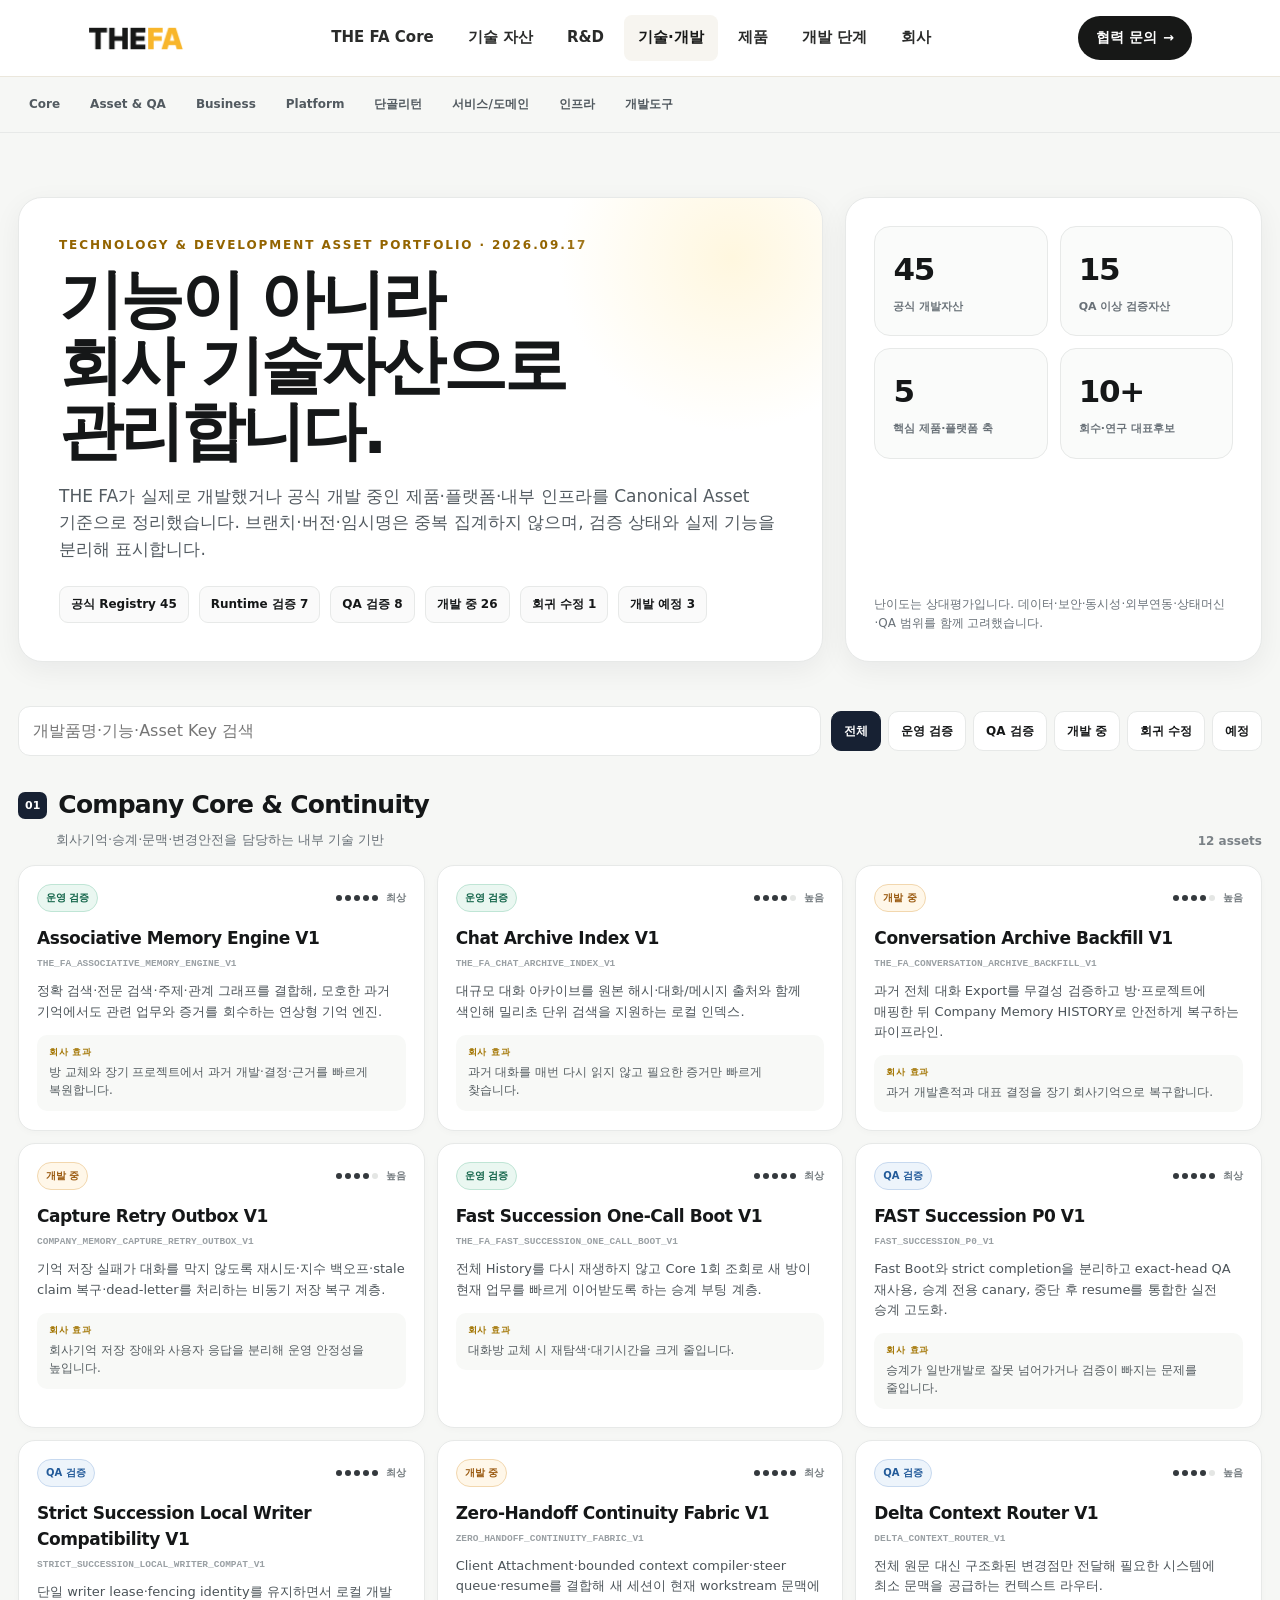
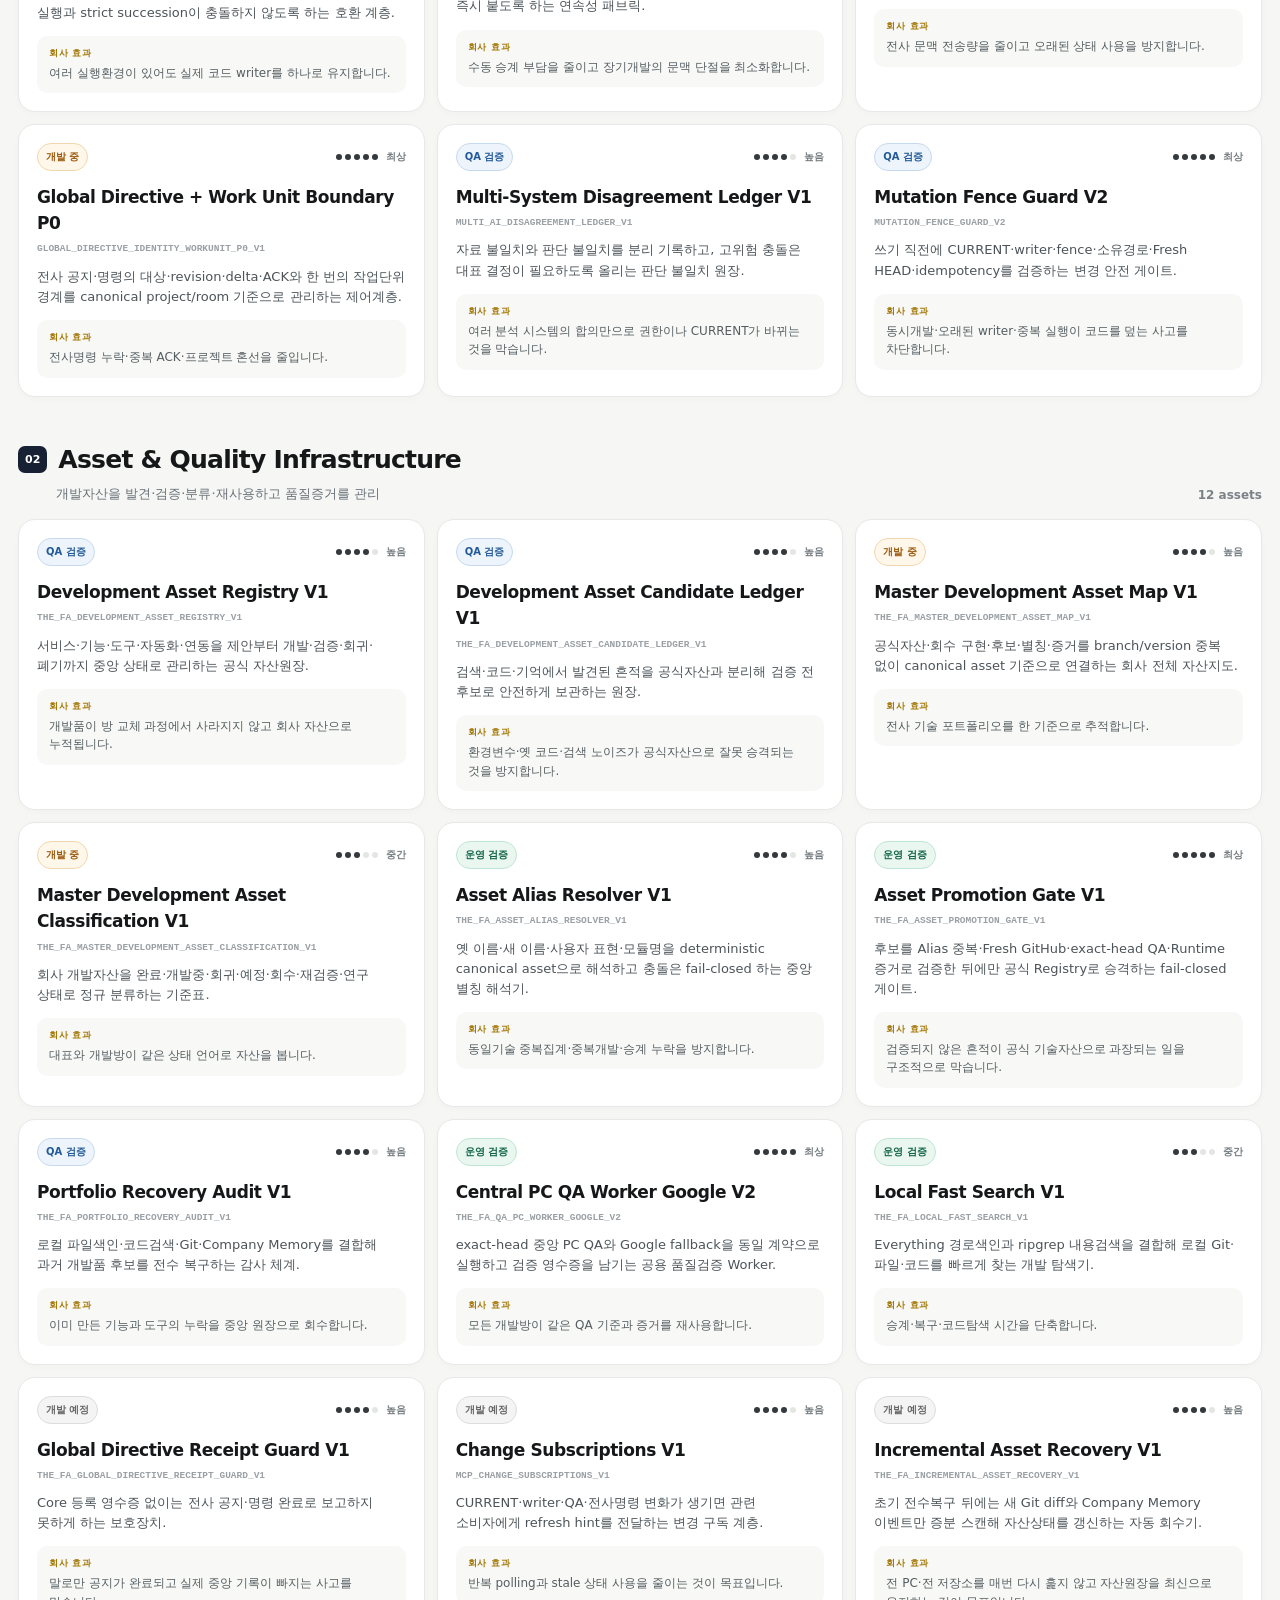
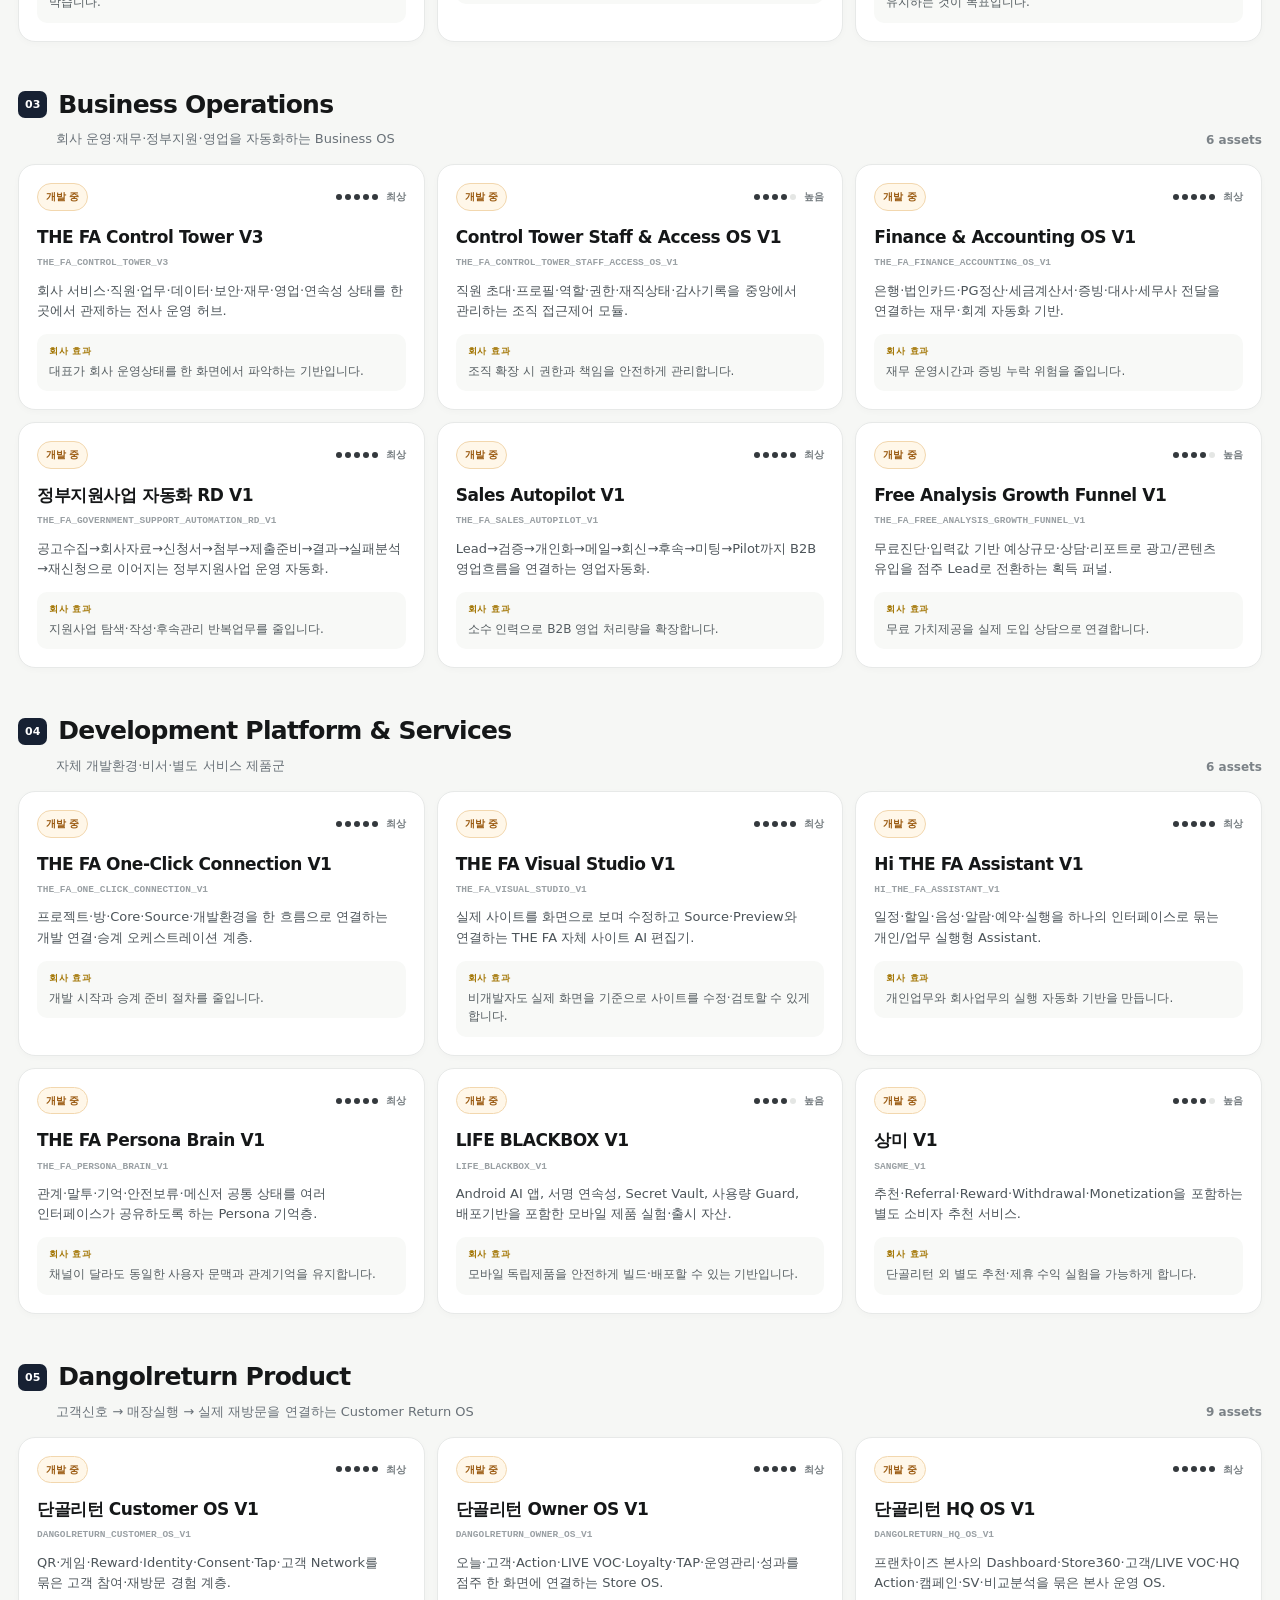
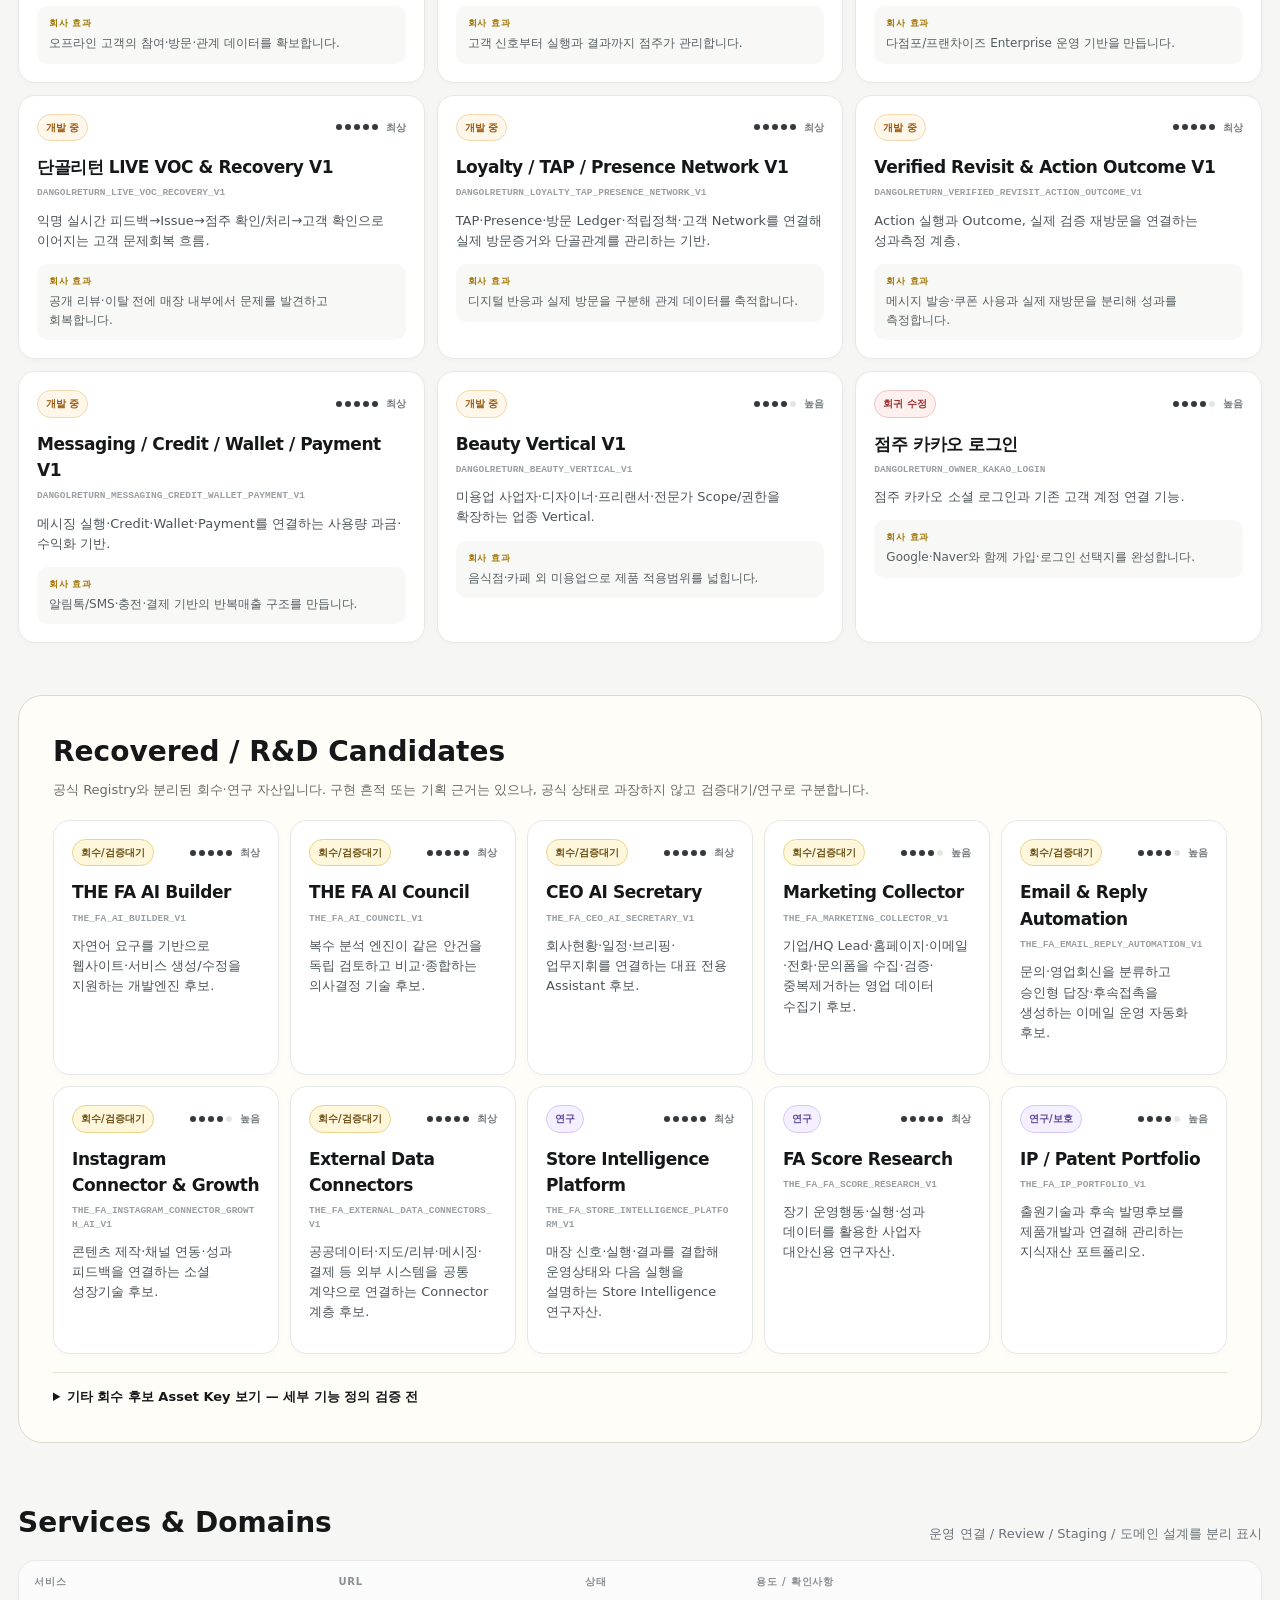
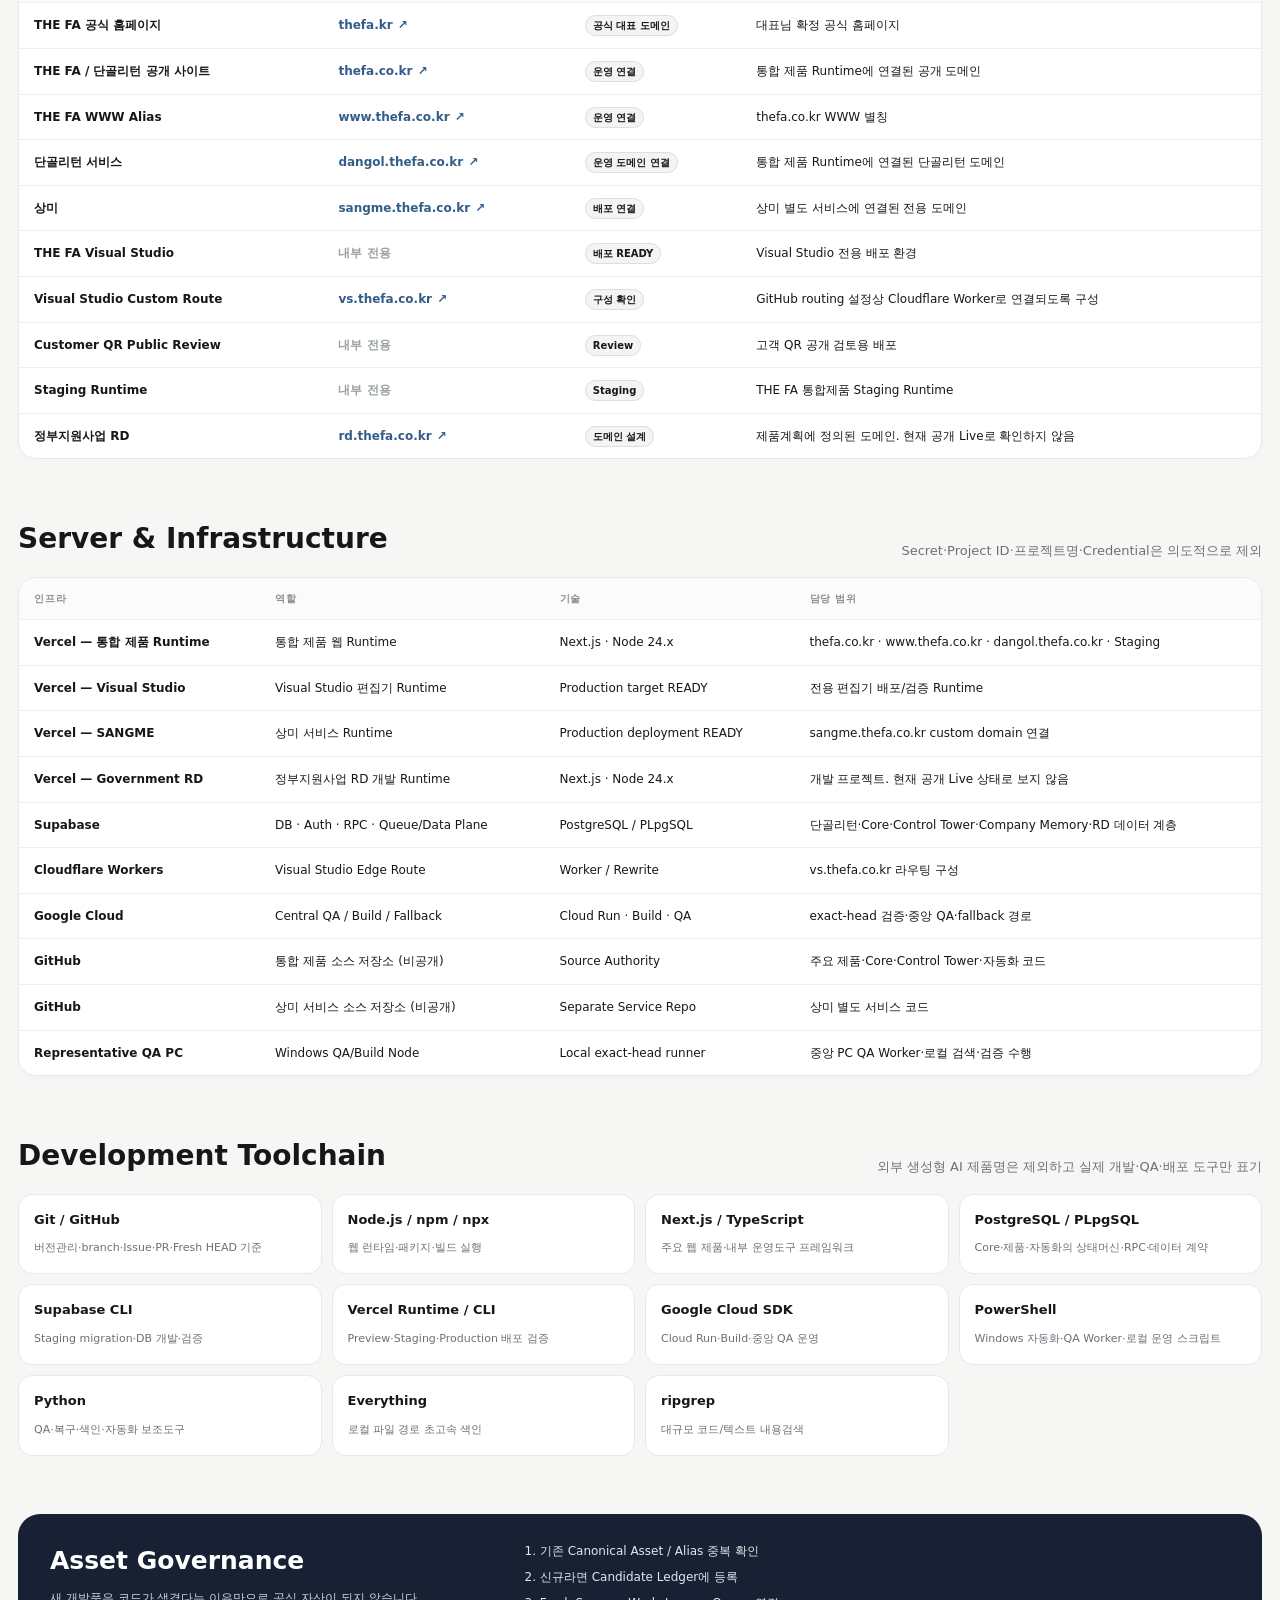
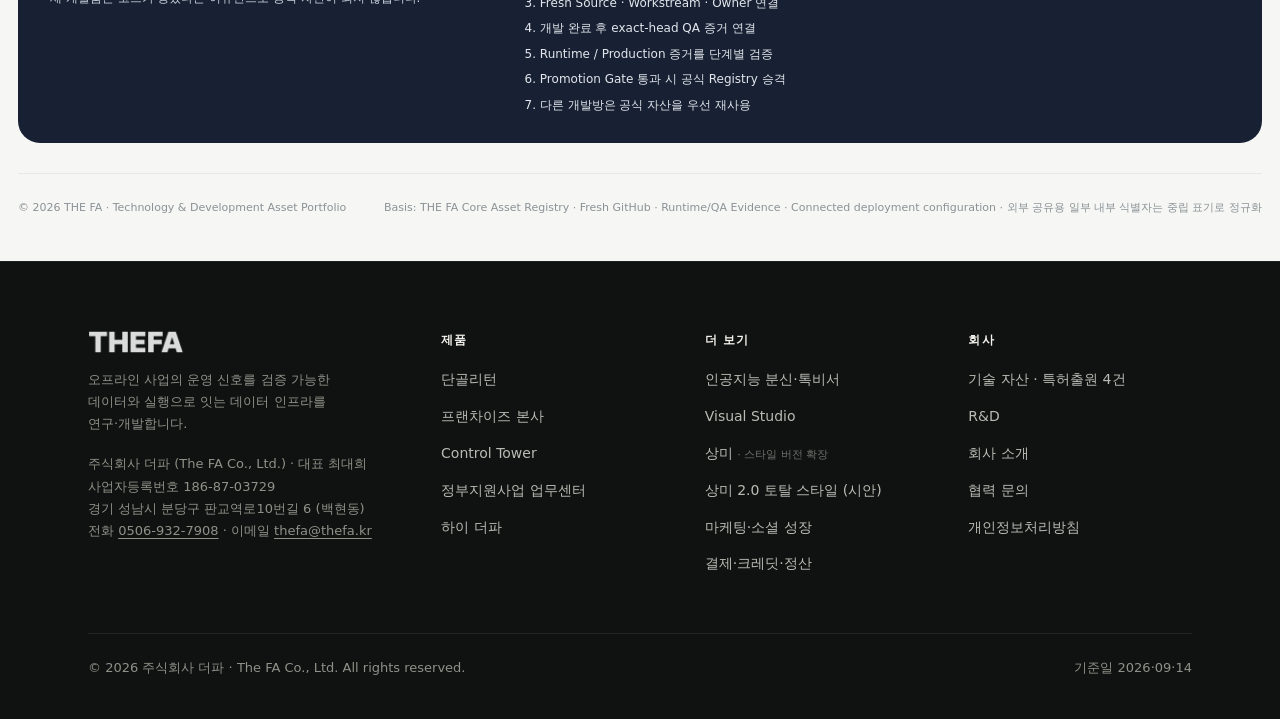
==== commit 9f71ad26: "fix(nav): 나머지 14개 페이지 헤더에도 THE FA Core 메뉴 추가 앞 커밋에서 index.html 헤더에만 Core 항목을 넣어, 같은 헤더를 쓰는 다른 페이지들과 " ====
--- a/technology/index.html
+++ b/technology/index.html
@@ -19,7 +19,9 @@
 <title>Technology &amp; Development Asset Portfolio — THE FA</title>
 <link rel="stylesheet" href="../styles.css?v=5"/>
 <link rel="stylesheet" href="portfolio.css?v=1"/>
-<link rel="icon" href="../assets/approved/thefa-logo.png"/>
+<link rel="icon" href="../favicon.ico" sizes="any"/>
+<link rel="icon" type="image/png" sizes="32x32" href="../assets/approved/thefa-icon-32.png"/>
+<link rel="apple-touch-icon" href="../assets/approved/thefa-icon-180.png"/>
 </head>
 <body>
 
@@ -31,6 +33,7 @@
         <img src="../assets/approved/thefa-logo.png" alt="THE FA" width="96"/>
       </a>
       <ul class="nav-menu">
+        <li><a href="../index.html#core">THE FA Core</a></li>
         <li><a href="../index.html#patents">기술 자산</a></li>
         <li><a href="../index.html#research">R&amp;D</a></li>
         <li><a href="./" aria-current="page">기술·개발</a></li>
@@ -44,6 +47,7 @@
   </div>
   <div class="nav-panel" id="nav-panel" style="display:none">
     <ul>
+      <li><a href="../index.html#core">THE FA Core</a></li>
       <li><a href="../index.html#patents">기술 자산</a></li>
       <li><a href="../index.html#research">R&amp;D</a></li>
       <li><a href="./" aria-current="page">기술·개발</a></li>
--- a/styles.css
+++ b/styles.css
@@ -1484,3 +1484,109 @@
 .style-shots figcaption b { color: var(--ink-2); font-size: 13px; display: block; margin-bottom: 2px; }
 @media (max-width: 900px) { .style-ext-grid { grid-template-columns: 1fr; gap: 32px; } }
 @media (max-width: 480px) { .style-shots { grid-template-columns: 1fr; } }
+
+
+/* ============================================================
+   THE FA Core — 신규 서비스 소개
+   본사 사이트의 기존 토큰(.section.dark 계열 색, --gold, --radius)만
+   사용합니다. 새 색이나 새 폰트를 도입하지 않으며, 애니메이션은
+   기존 .btn hover 외에 추가하지 않습니다.
+   ============================================================ */
+
+.core-intro {
+  background: var(--dark-bg);
+  color: #e8ebe6;
+  border-top-color: rgba(255, 255, 255, .06);
+}
+
+.core-band {
+  display: grid;
+  grid-template-columns: minmax(0, 1fr) minmax(0, 1fr);
+  gap: clamp(32px, 5vw, 72px);
+  align-items: start;
+}
+@media (max-width: 900px) {
+  .core-band { grid-template-columns: minmax(0, 1fr); gap: 36px; }
+}
+
+.core-intro .section-eyebrow { color: #c8cac4; }
+
+/* 공식 Core 가로 락업. 1800x500 비율을 그대로 두고 높이만 제어합니다. */
+.core-logo {
+  display: block;
+  width: auto;
+  height: clamp(40px, 5.2vw, 62px);
+  margin: 18px 0 0;
+}
+
+.core-line {
+  margin: 16px 0 0;
+  font-size: 14px;
+  letter-spacing: .08em;
+  text-transform: uppercase;
+  color: var(--gold);
+}
+
+.core-lede {
+  margin: 20px 0 0;
+  font-size: clamp(16px, 1.1vw, 18px);
+  line-height: 1.8;
+  color: #b8bcb4;
+  max-width: 54ch;
+}
+.core-lede b { color: #fbfaf5; font-weight: 600; }
+
+.core-intro .cta-row { margin-top: 30px; }
+
+.core-values {
+  list-style: none;
+  margin: 0;
+  padding: 0;
+  display: grid;
+  gap: 1px;
+  background: var(--dark-line);
+  border: 1px solid var(--dark-line);
+  border-radius: var(--radius);
+  overflow: hidden;
+}
+.core-values > li {
+  background: var(--dark-surface);
+  padding: clamp(18px, 2vw, 24px);
+  display: grid;
+  gap: 8px;
+  align-content: start;
+  min-width: 0;
+}
+.cv-no {
+  font-size: 12px;
+  letter-spacing: .1em;
+  color: var(--gold);
+}
+.core-values b {
+  font-size: 16px;
+  font-weight: 600;
+  color: #fbfaf5;
+  letter-spacing: -.01em;
+}
+.core-values p {
+  margin: 0;
+  font-size: 14px;
+  line-height: 1.75;
+  color: #a8ada6;
+}
+
+.core-note {
+  margin: clamp(28px, 3.4vw, 44px) 0 0;
+  padding-top: 20px;
+  border-top: 1px solid rgba(255, 255, 255, .08);
+  font-size: 13px;
+  line-height: 1.75;
+  color: #8f948c;
+  max-width: 76ch;
+}
+
+/* 좁은 화면에서 로고가 과도하게 작아지지 않도록 하한을 둡니다 */
+@media (max-width: 420px) {
+  .core-logo { height: 38px; }
+  .core-intro .cta-row .btn { width: 100%; justify-content: center; }
+}
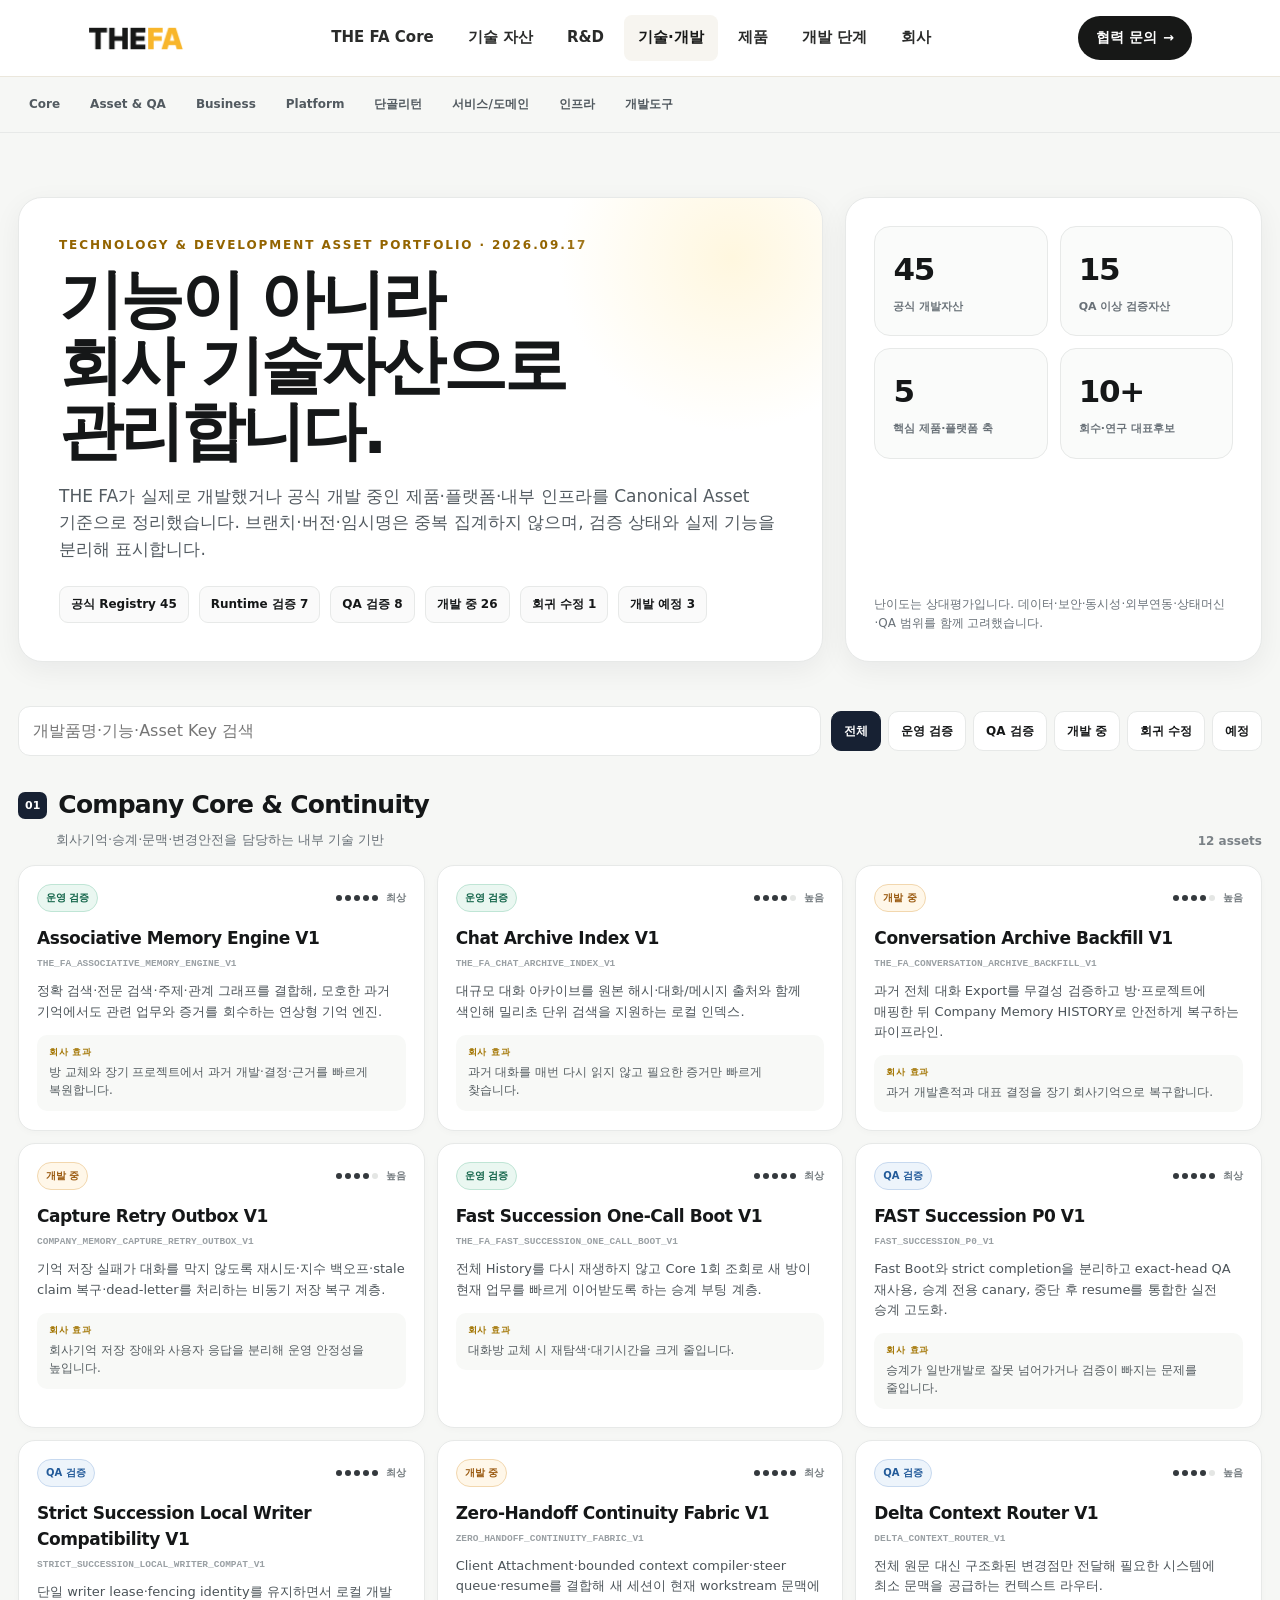
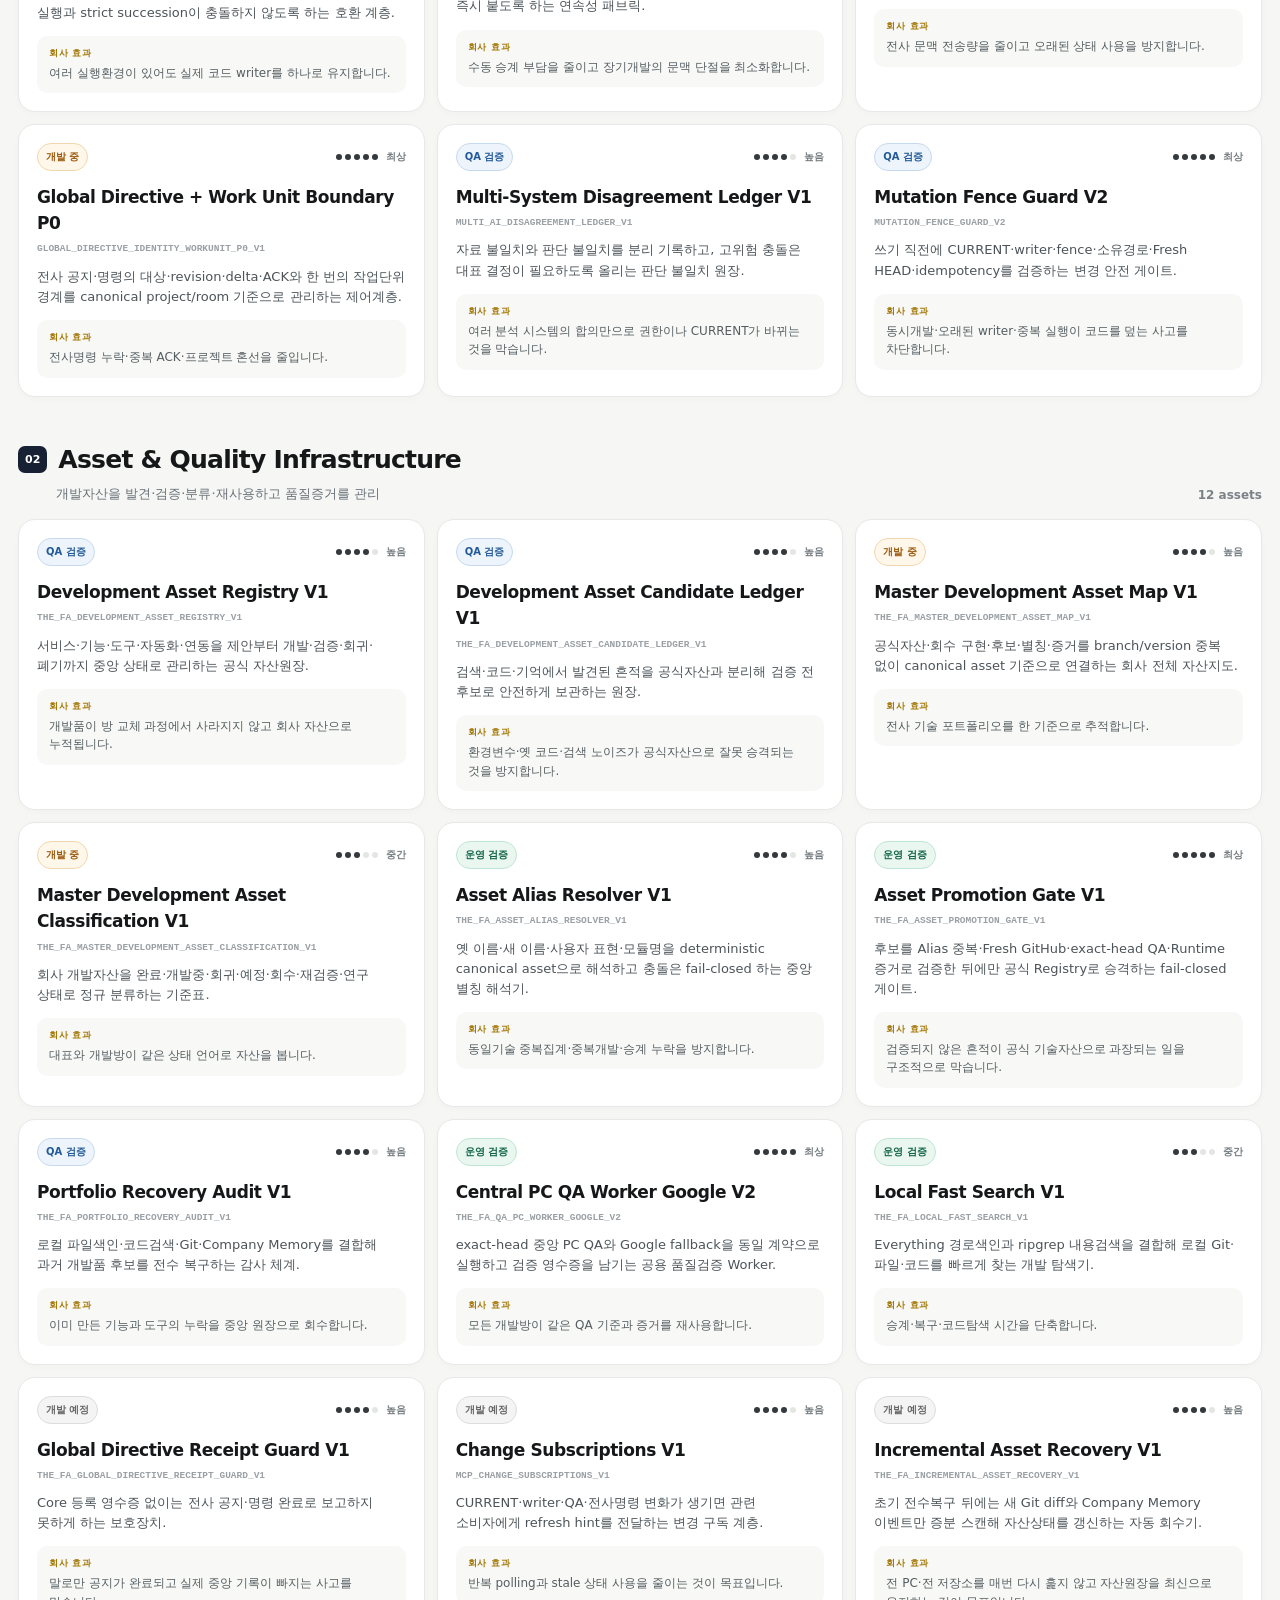
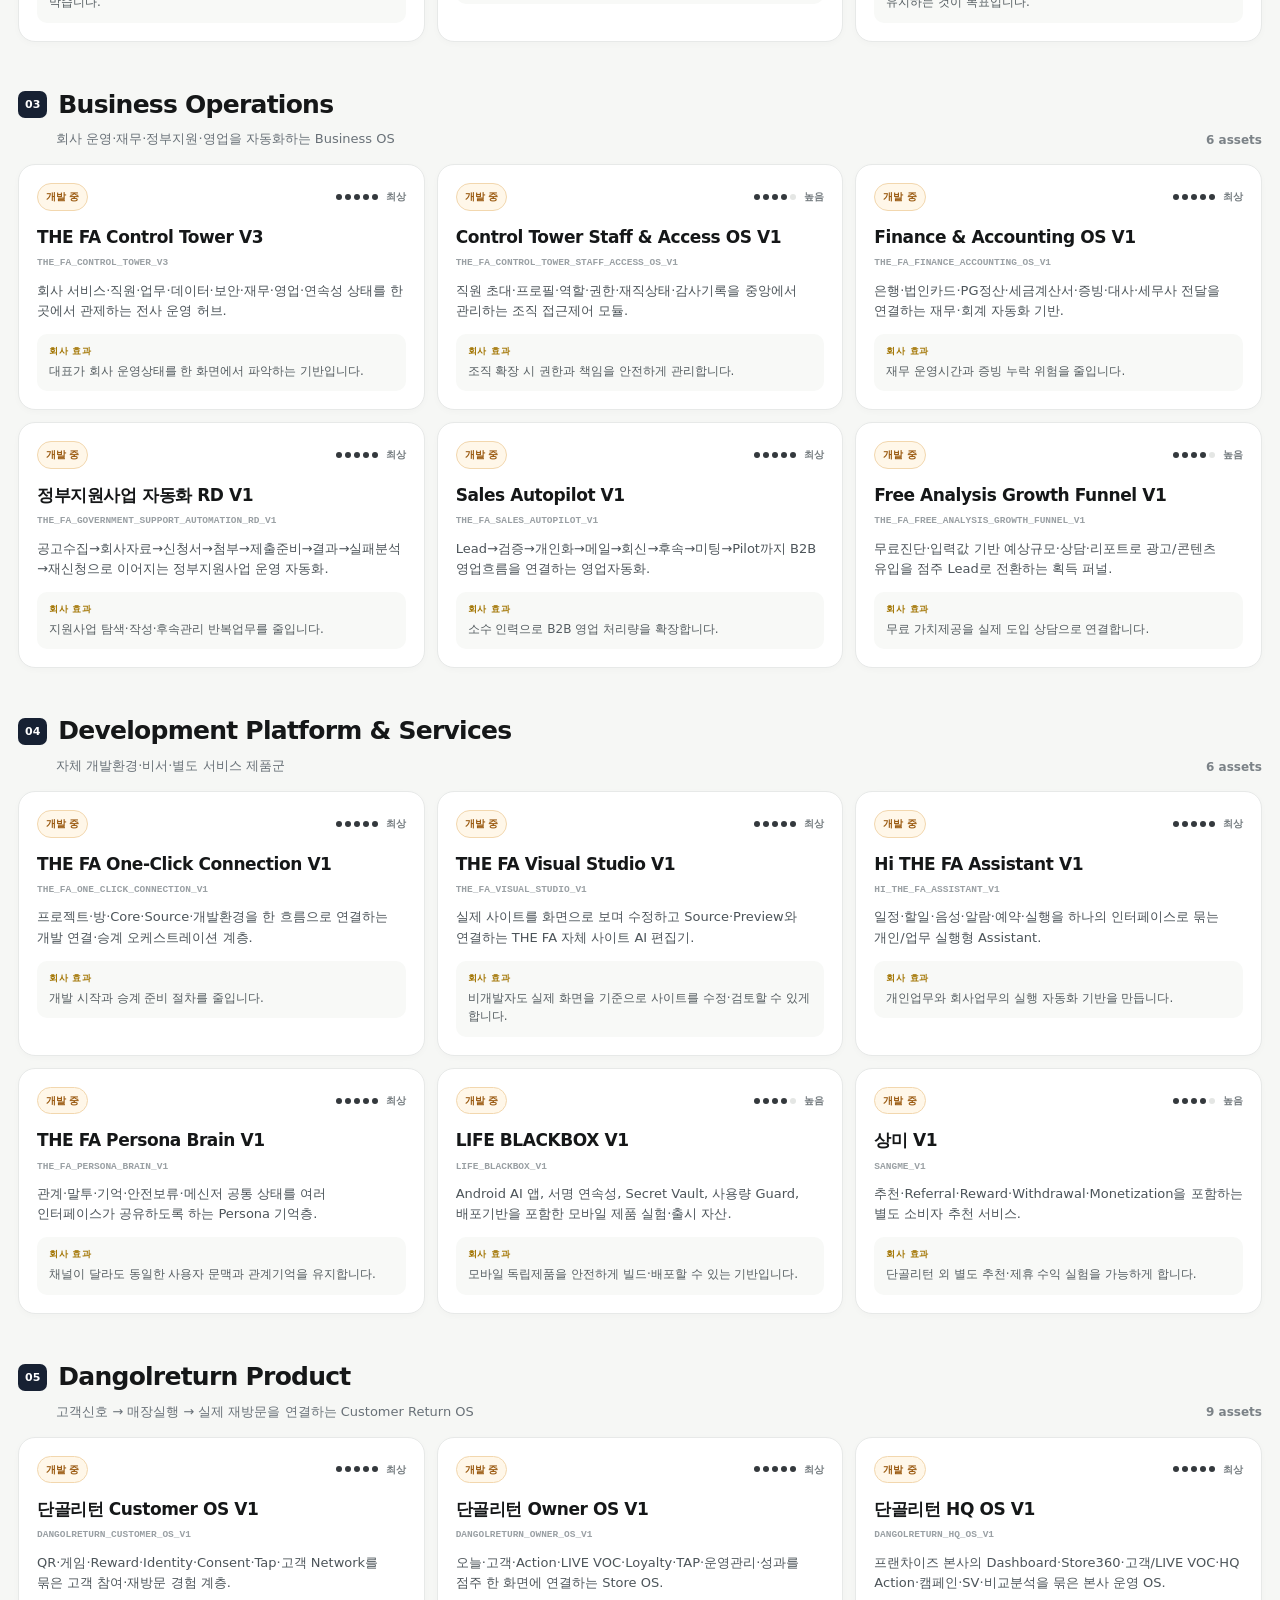
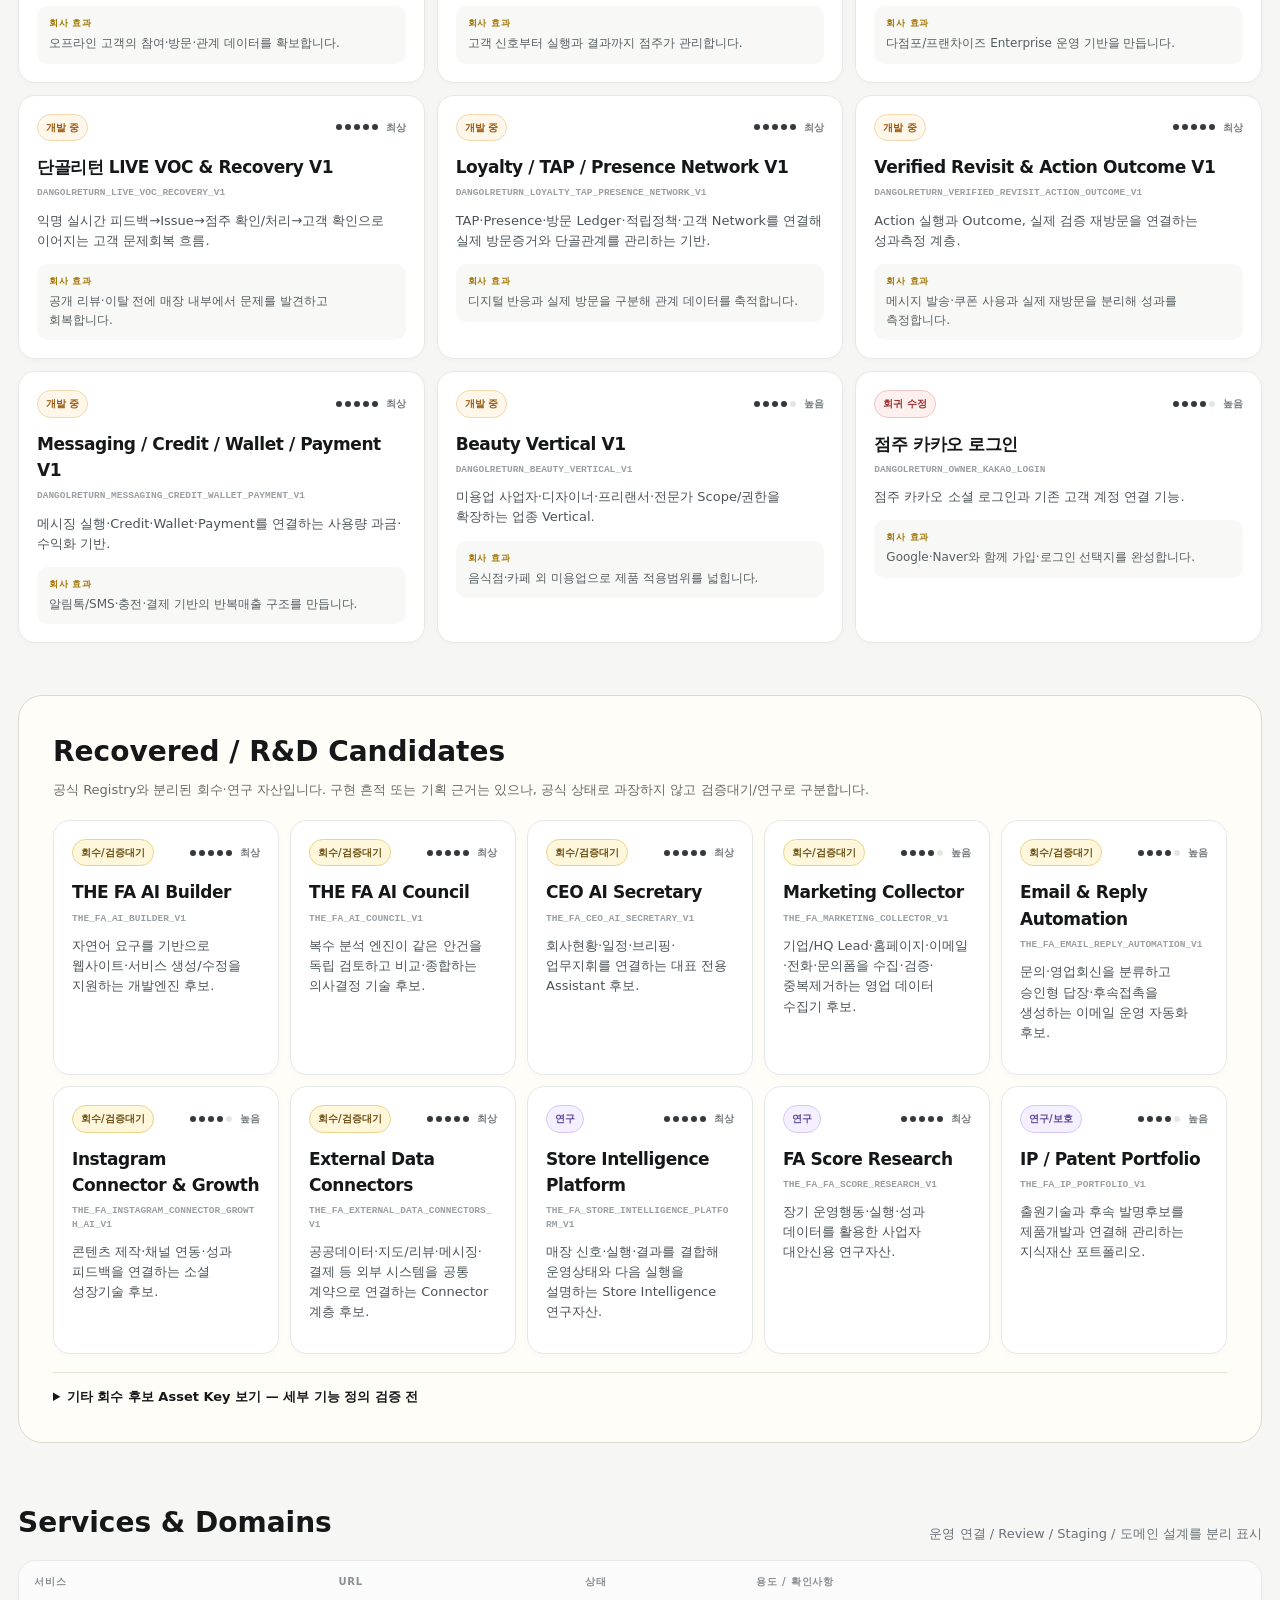
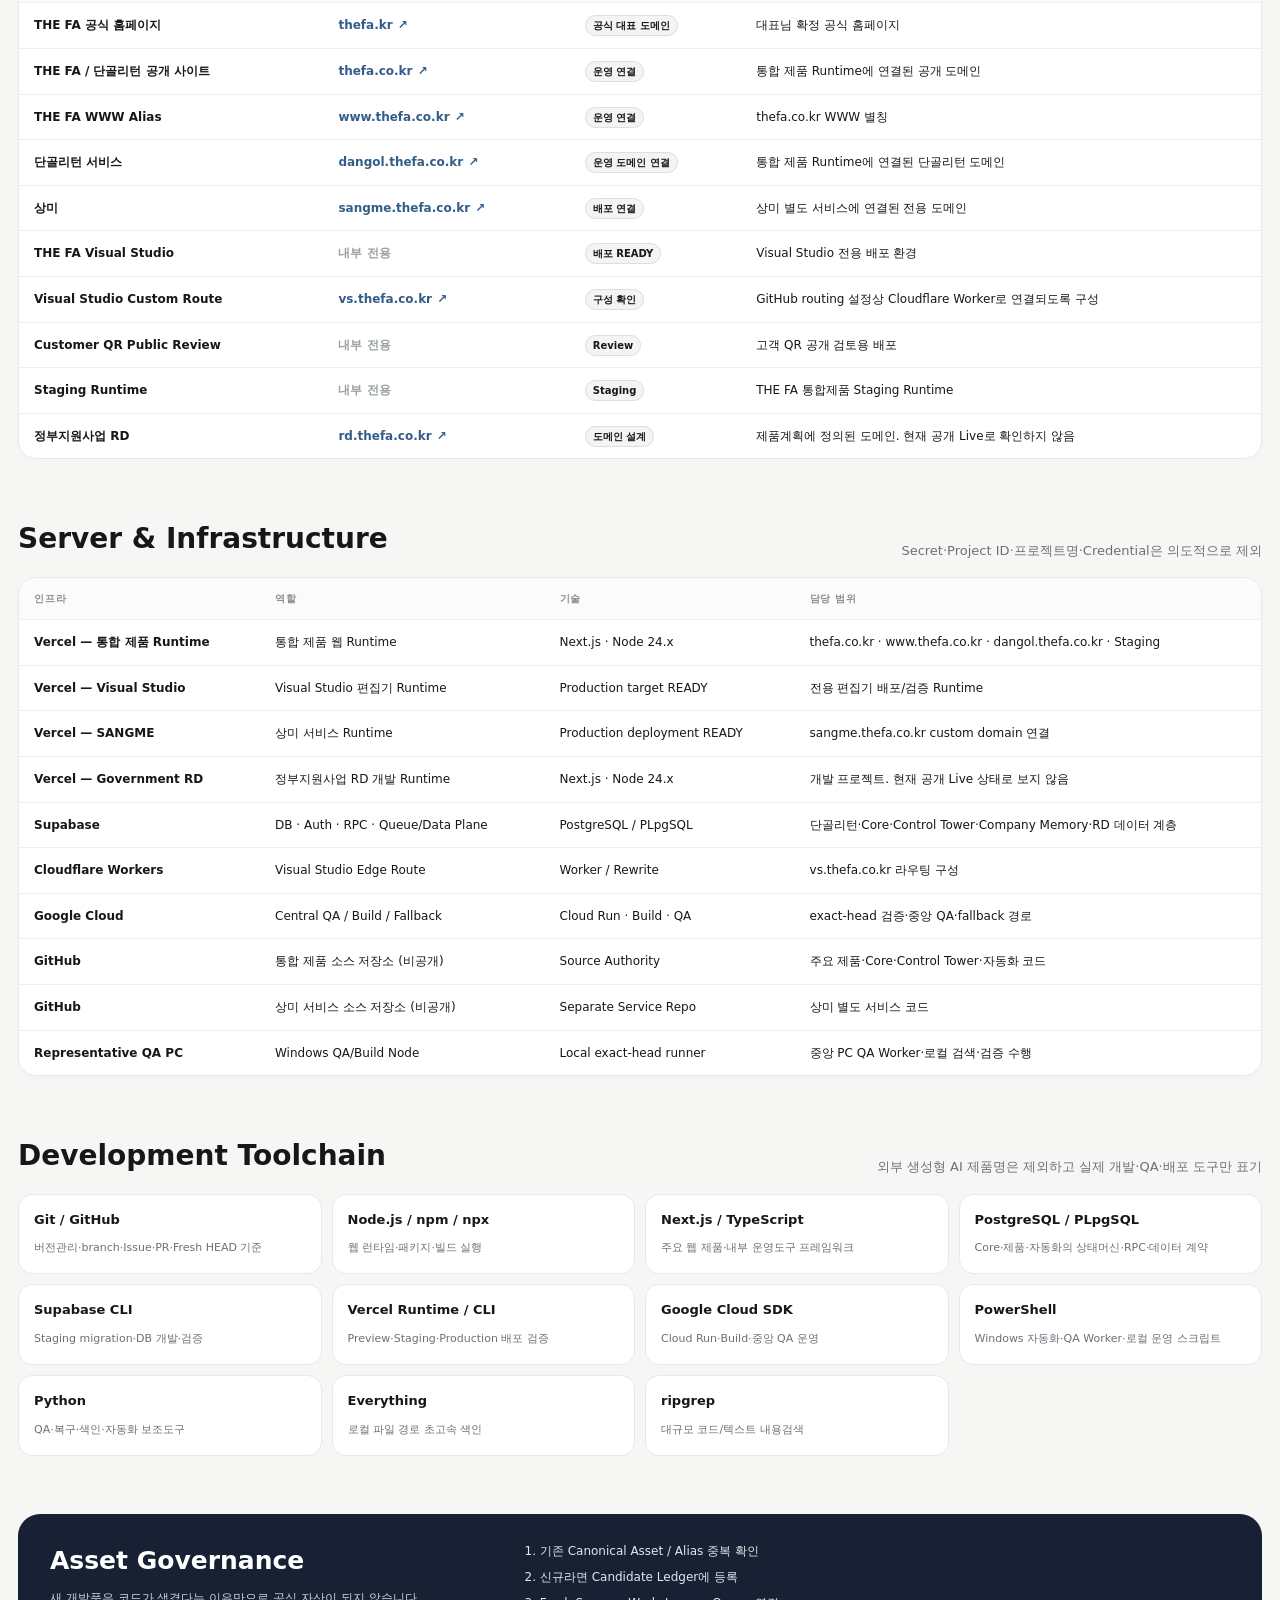
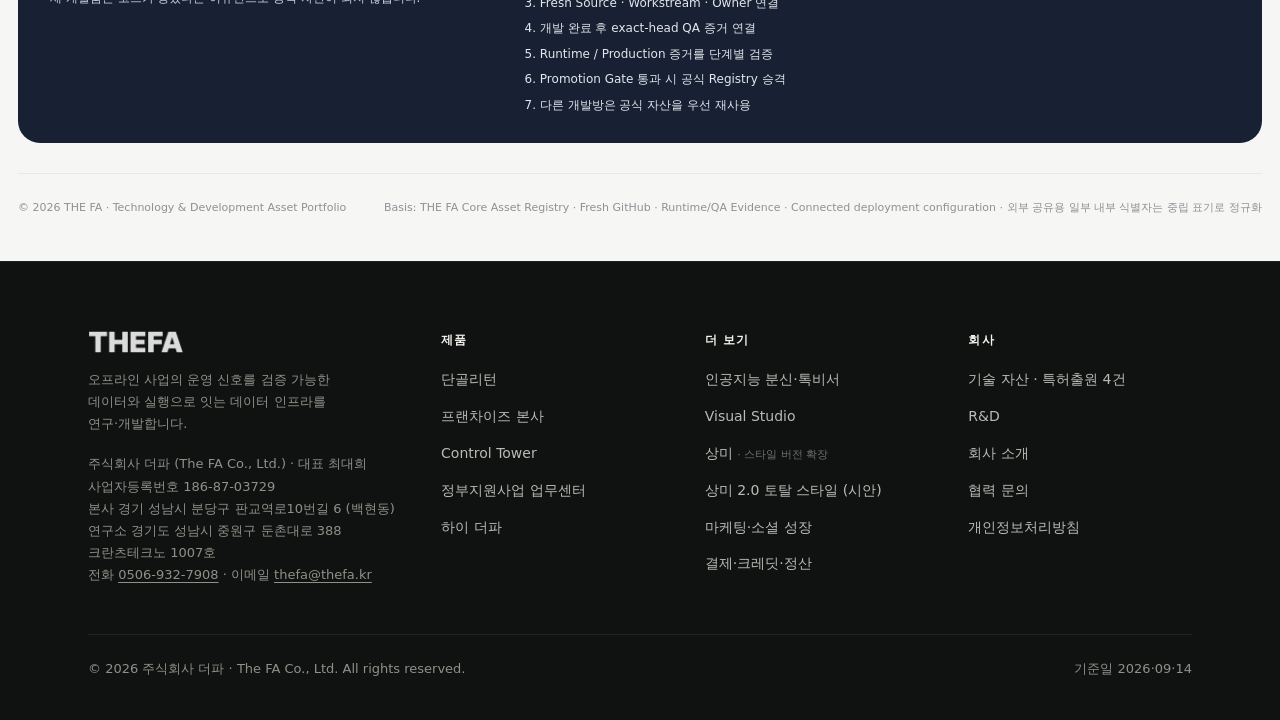
==== commit 71de6ef8: "feat(company): 연구소 주소 추가, 본사 주소는 그대로 유지 법인 본점과 연구소가 서로 다른 주소임이 드러나도록 두 주소를 라벨과 함께 구분해 표기한다. 기존 본사 주소" ====
--- a/technology/index.html
+++ b/technology/index.html
@@ -596,7 +596,8 @@
         <address style="margin-top:18px;font-style:normal;font-size:13px;color:#8f9188;line-height:1.7">
           주식회사 더파 (The FA Co., Ltd.) · 대표 최대희<br/>
           사업자등록번호 186-87-03729<br/>
-          경기 성남시 분당구 판교역로10번길 6 (백현동)<br/>
+          본사 경기 성남시 분당구 판교역로10번길 6 (백현동)<br/>
+          연구소 경기도 성남시 중원구 둔촌대로 388 크란츠테크노 1007호<br/>
           전화 <a href="tel:0506-932-7908" style="color:inherit">0506-932-7908</a> ·
           이메일 <a href="mailto:thefa@thefa.kr" style="color:inherit;text-decoration:underline">thefa@thefa.kr</a>
         </address>
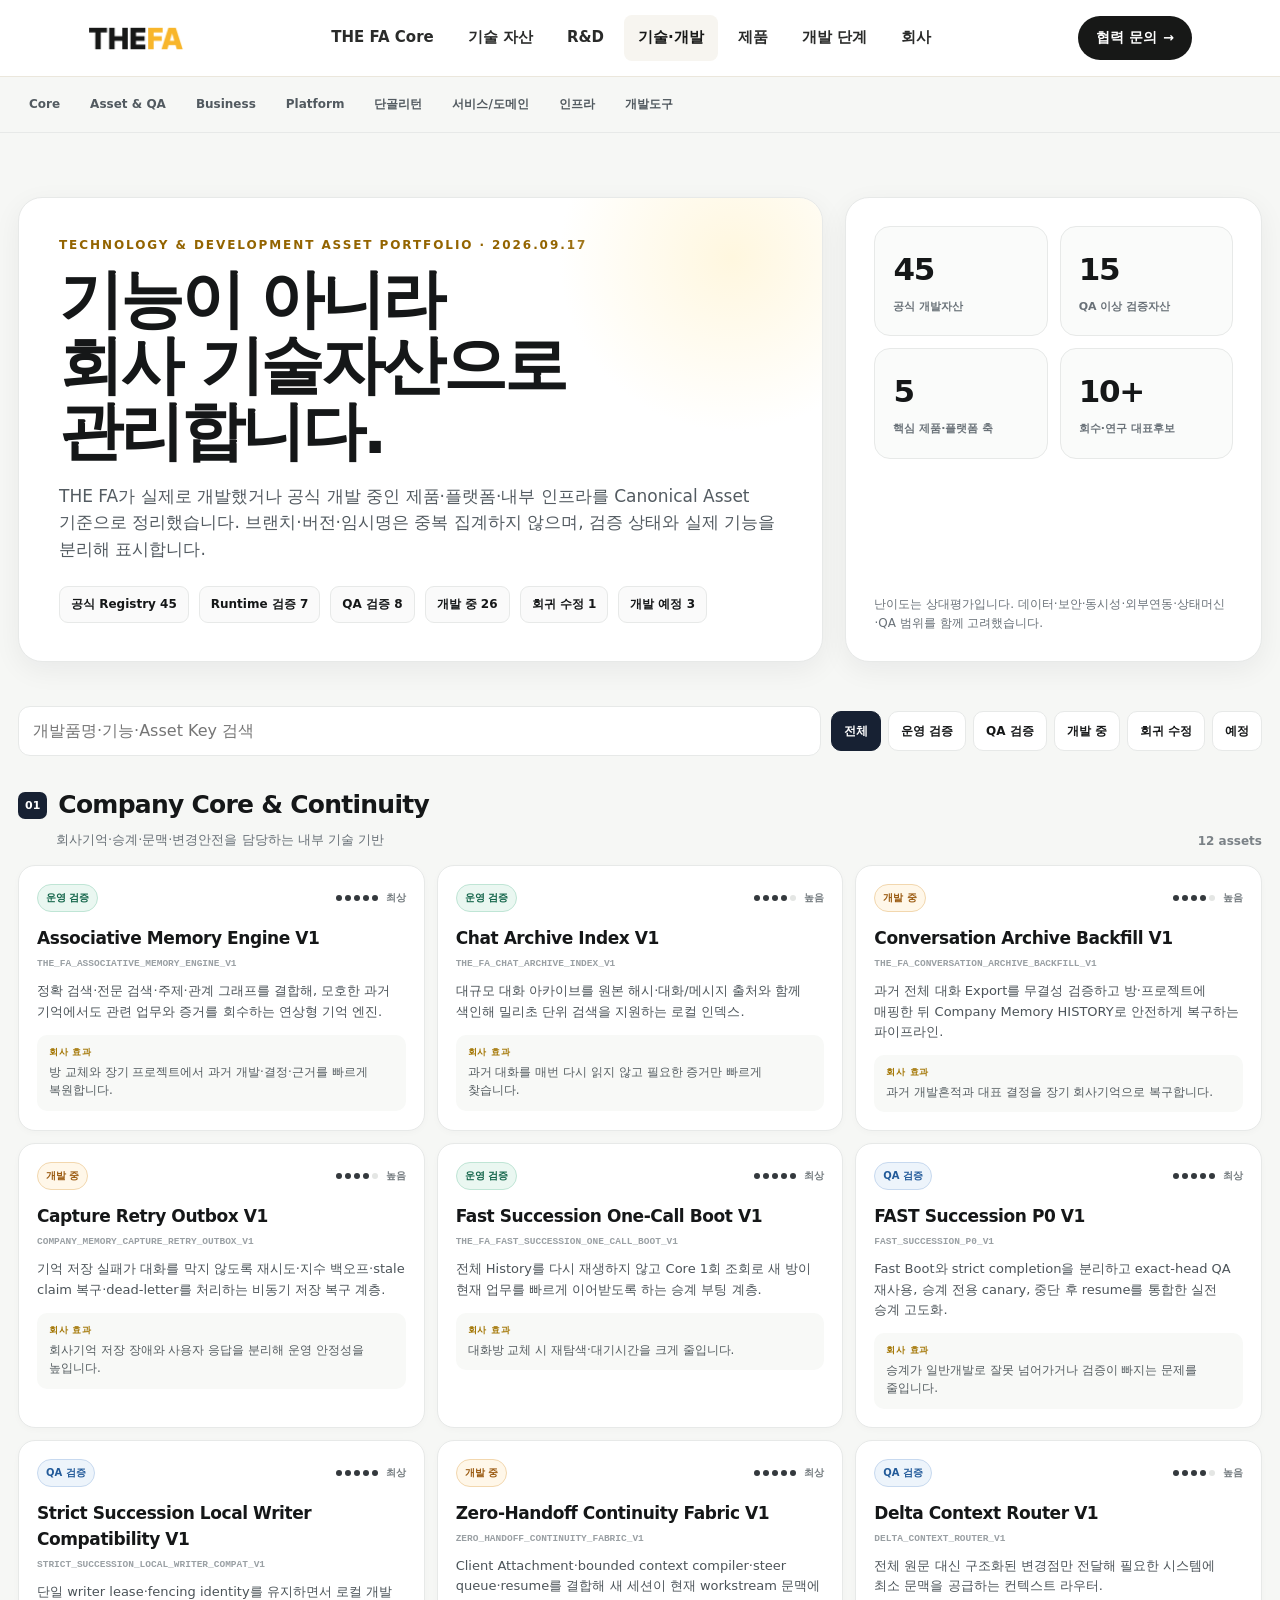
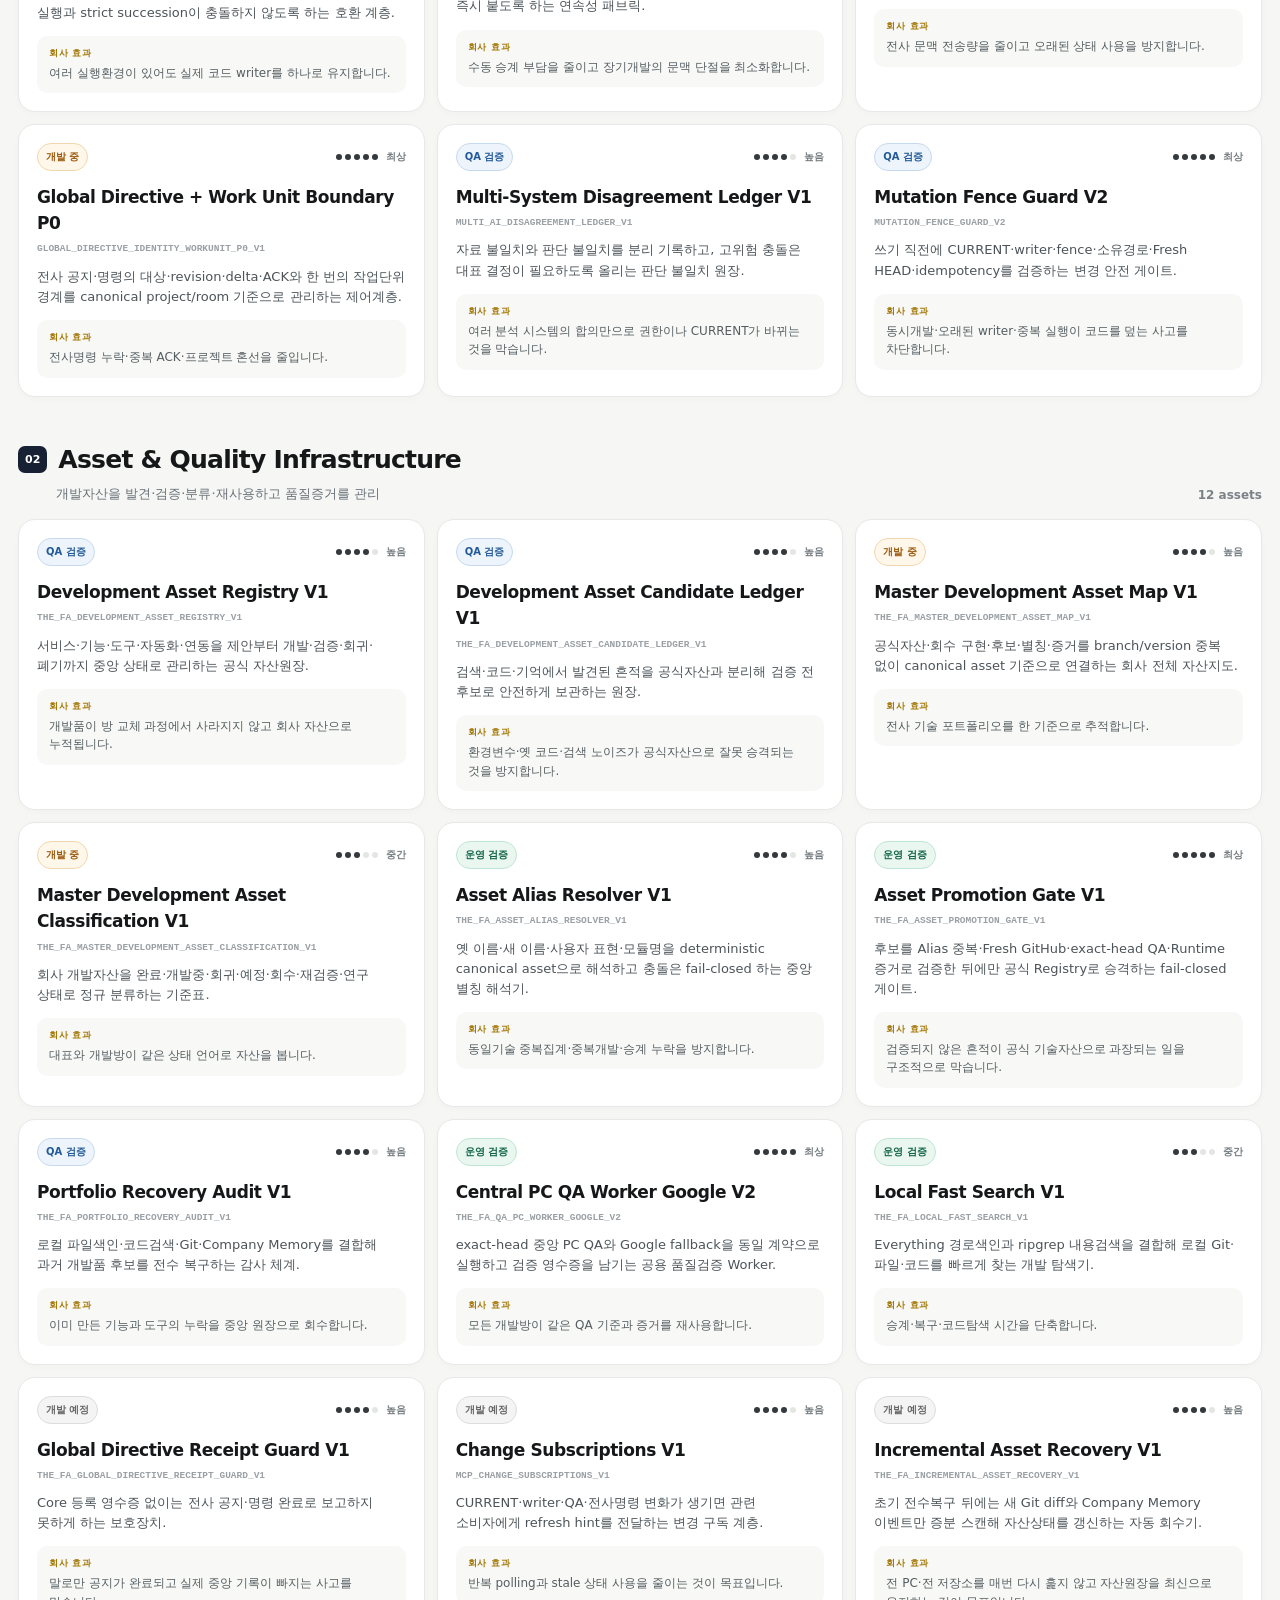
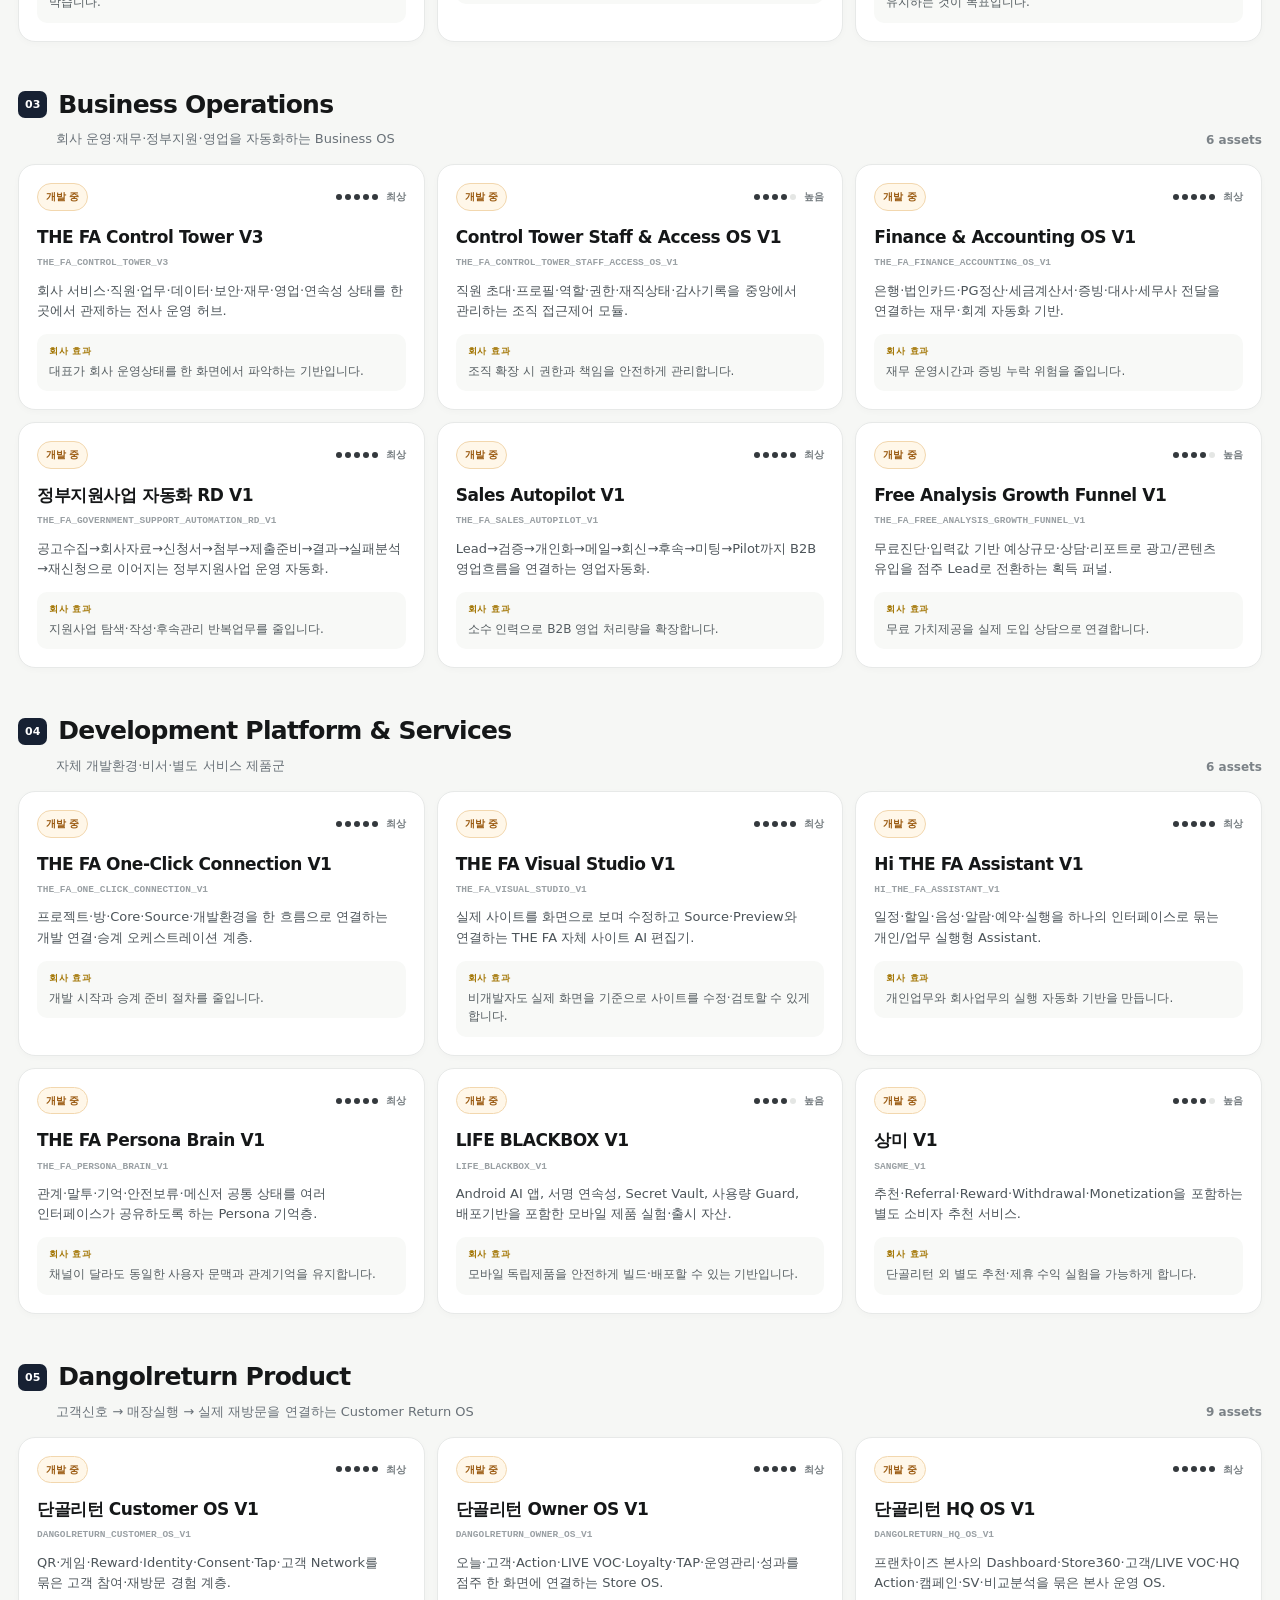
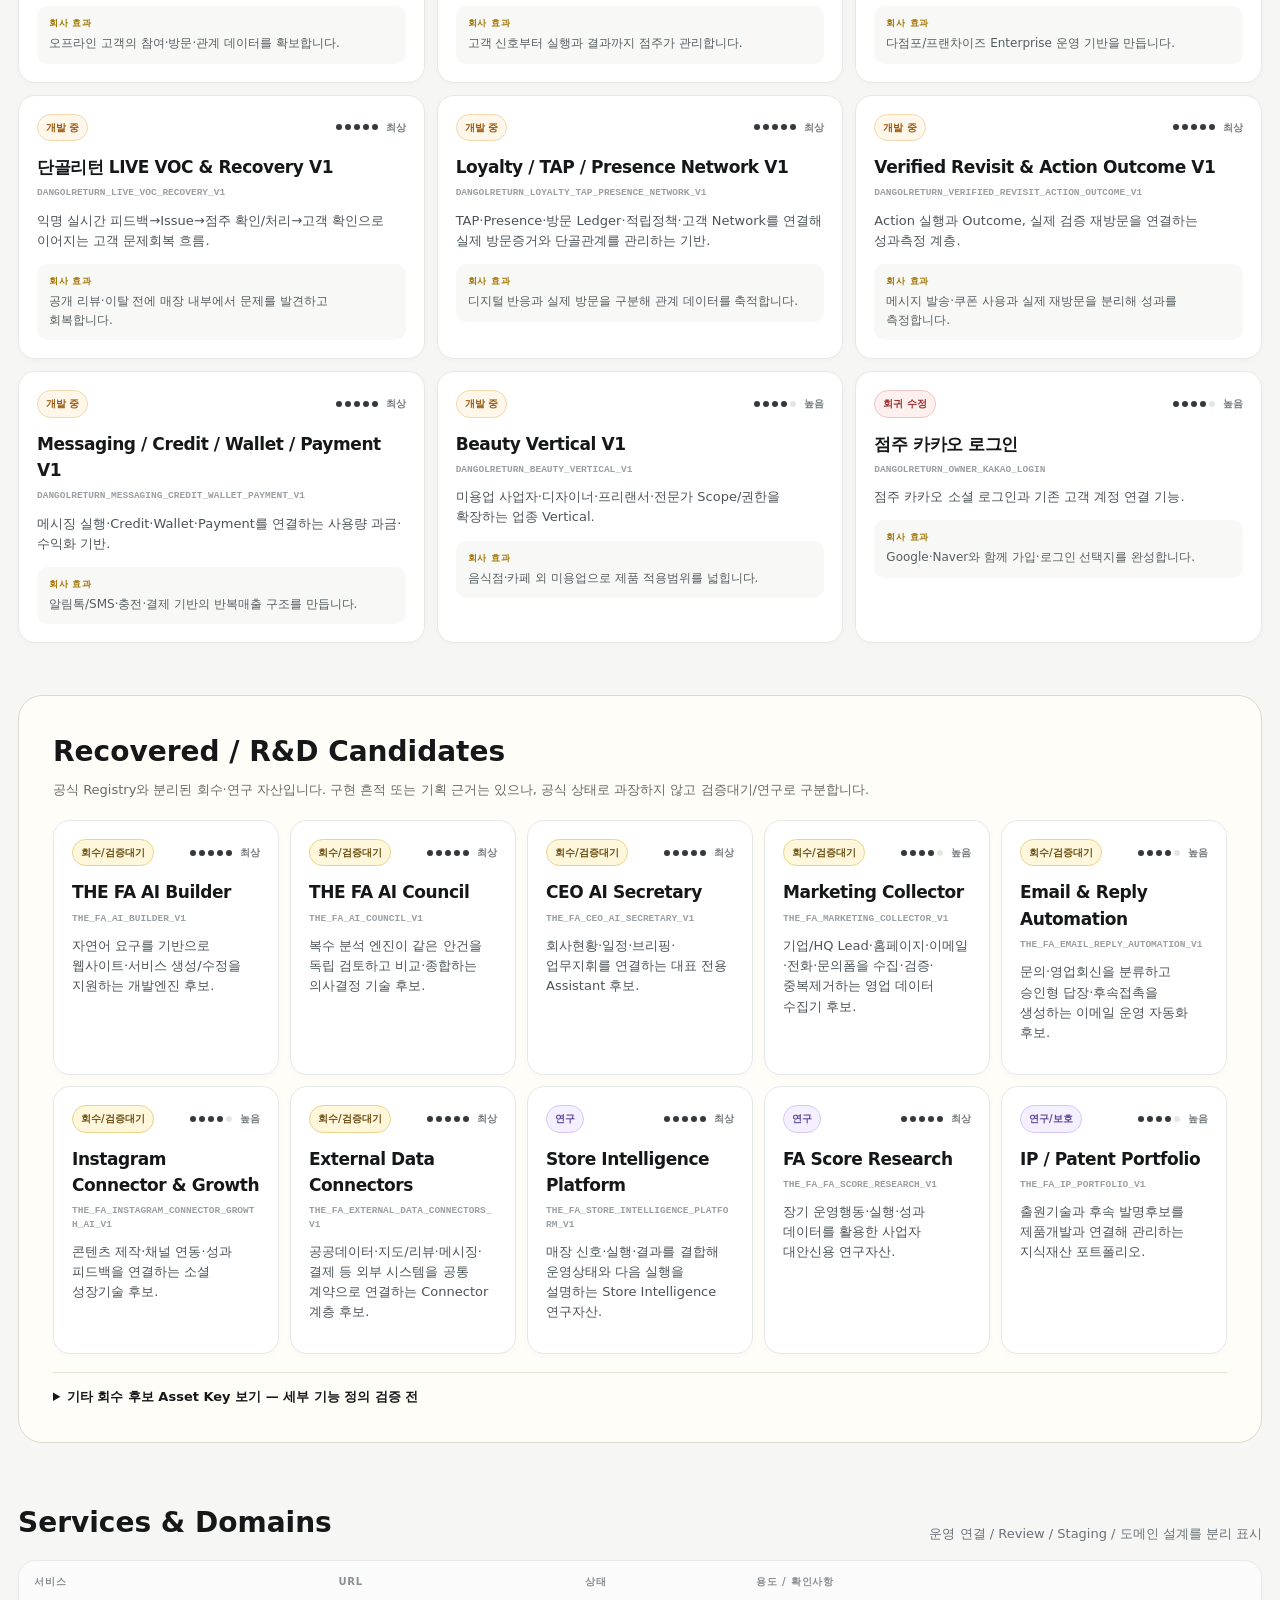
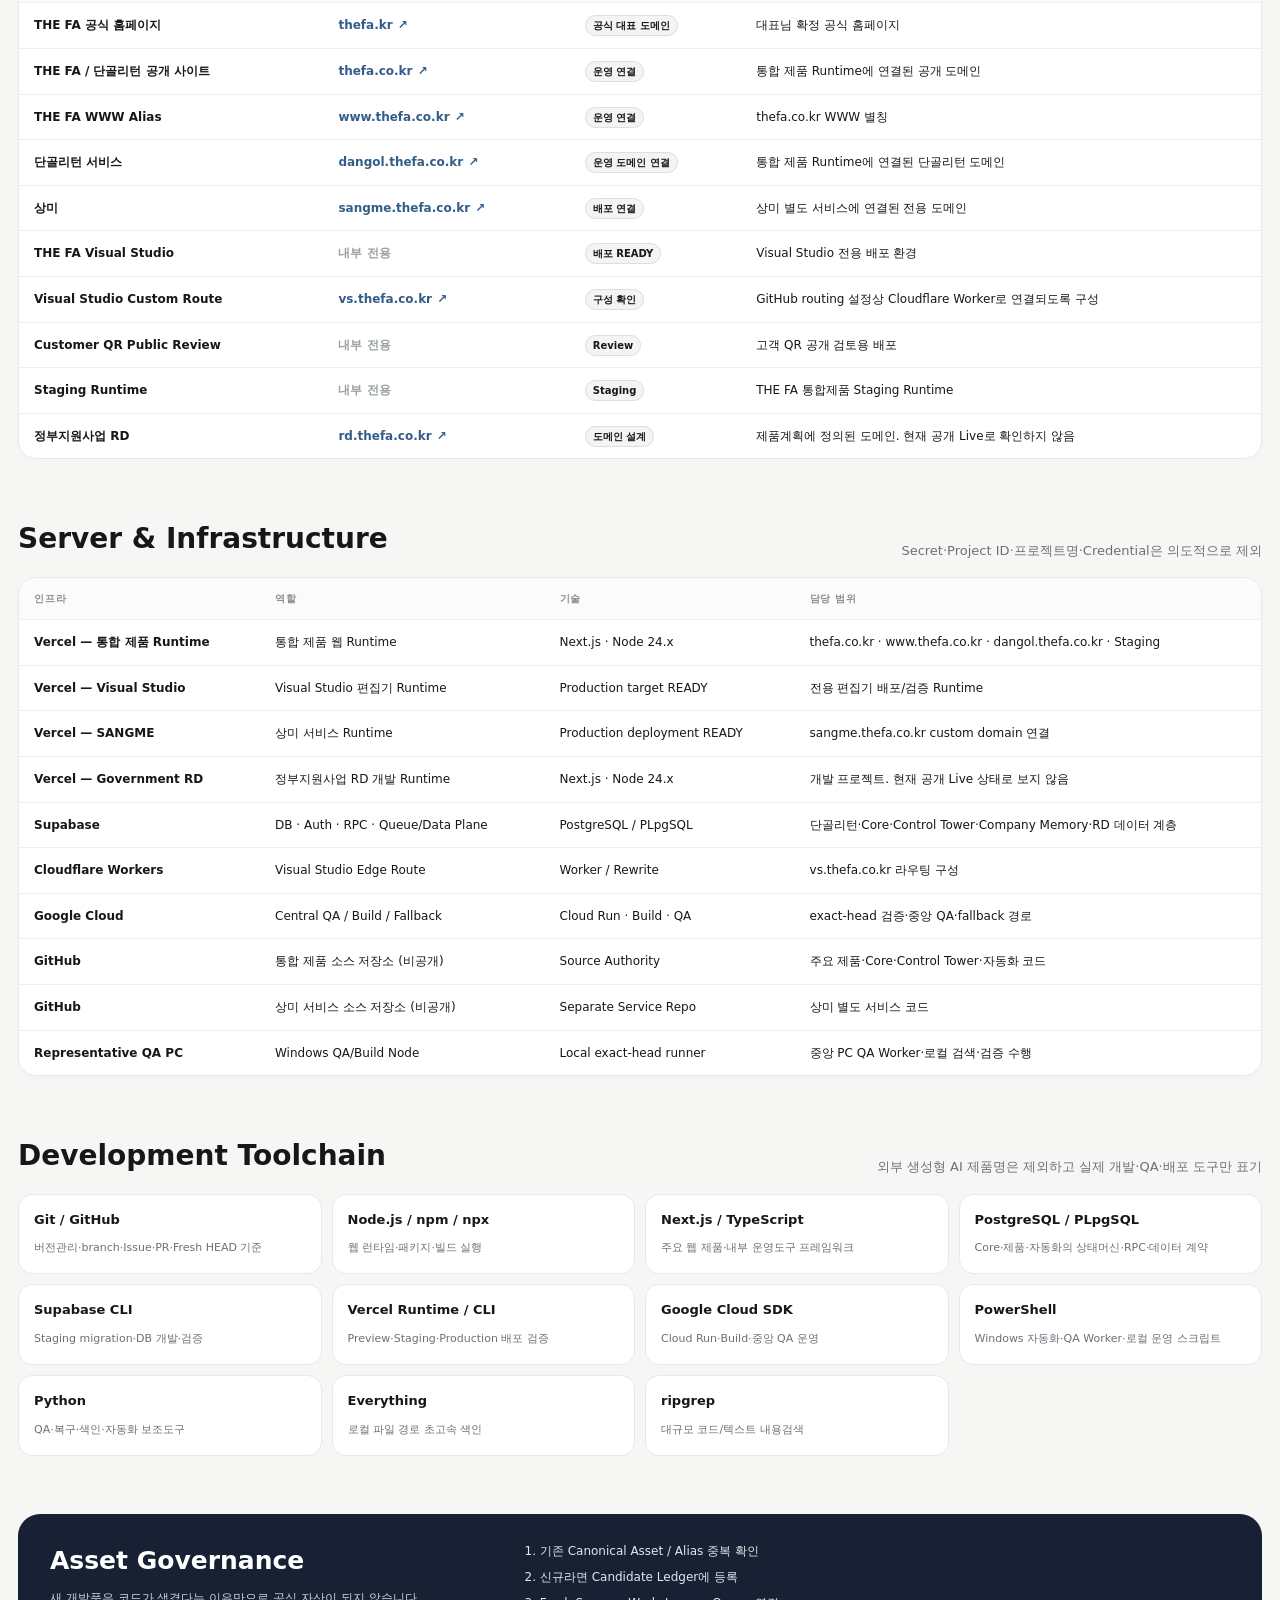
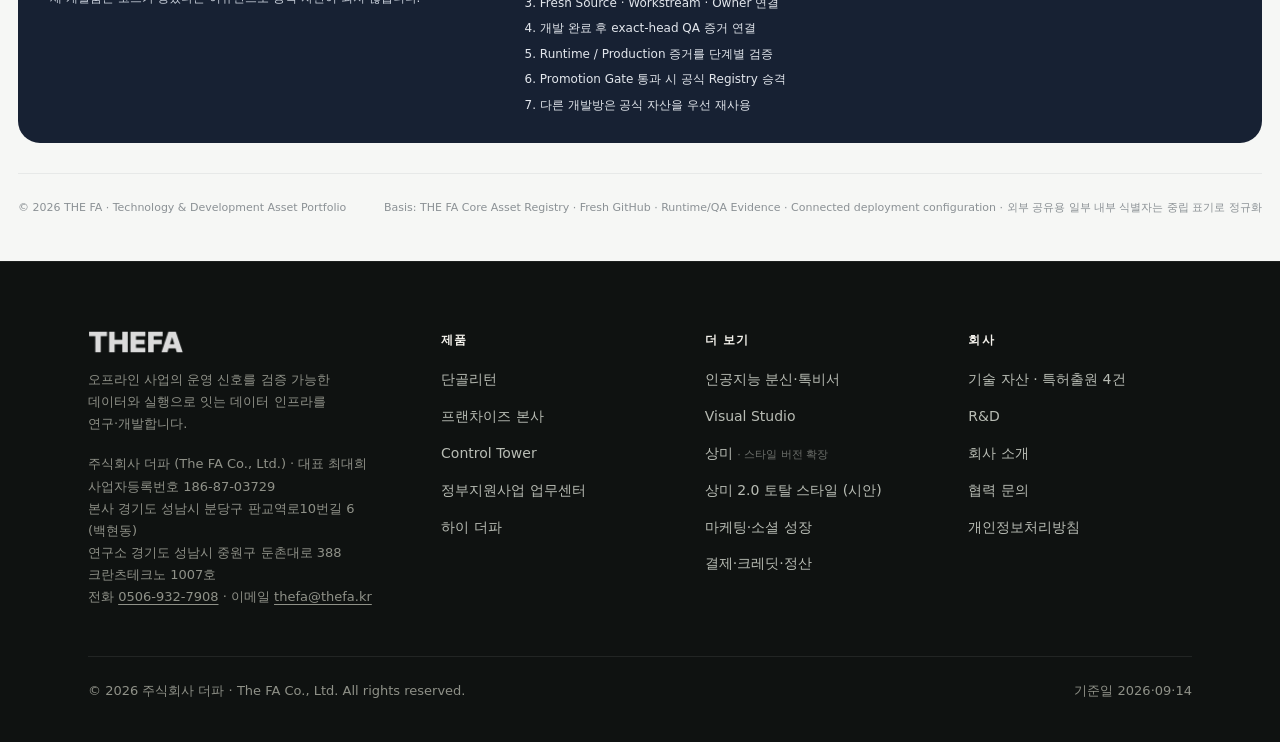
==== commit 7e160439: "fix(company): 본사 주소 시도명을 '경기도'로 통일 연구소 주소를 추가하면서 두 주소의 시도 표기가 어긋났다. 본사는 '경기 성남시', 연구소는 '경기도 성남시'로 같은" ====
--- a/technology/index.html
+++ b/technology/index.html
@@ -596,7 +596,7 @@
         <address style="margin-top:18px;font-style:normal;font-size:13px;color:#8f9188;line-height:1.7">
           주식회사 더파 (The FA Co., Ltd.) · 대표 최대희<br/>
           사업자등록번호 186-87-03729<br/>
-          본사 경기 성남시 분당구 판교역로10번길 6 (백현동)<br/>
+          본사 경기도 성남시 분당구 판교역로10번길 6 (백현동)<br/>
           연구소 경기도 성남시 중원구 둔촌대로 388 크란츠테크노 1007호<br/>
           전화 <a href="tel:0506-932-7908" style="color:inherit">0506-932-7908</a> ·
           이메일 <a href="mailto:thefa@thefa.kr" style="color:inherit;text-decoration:underline">thefa@thefa.kr</a>
